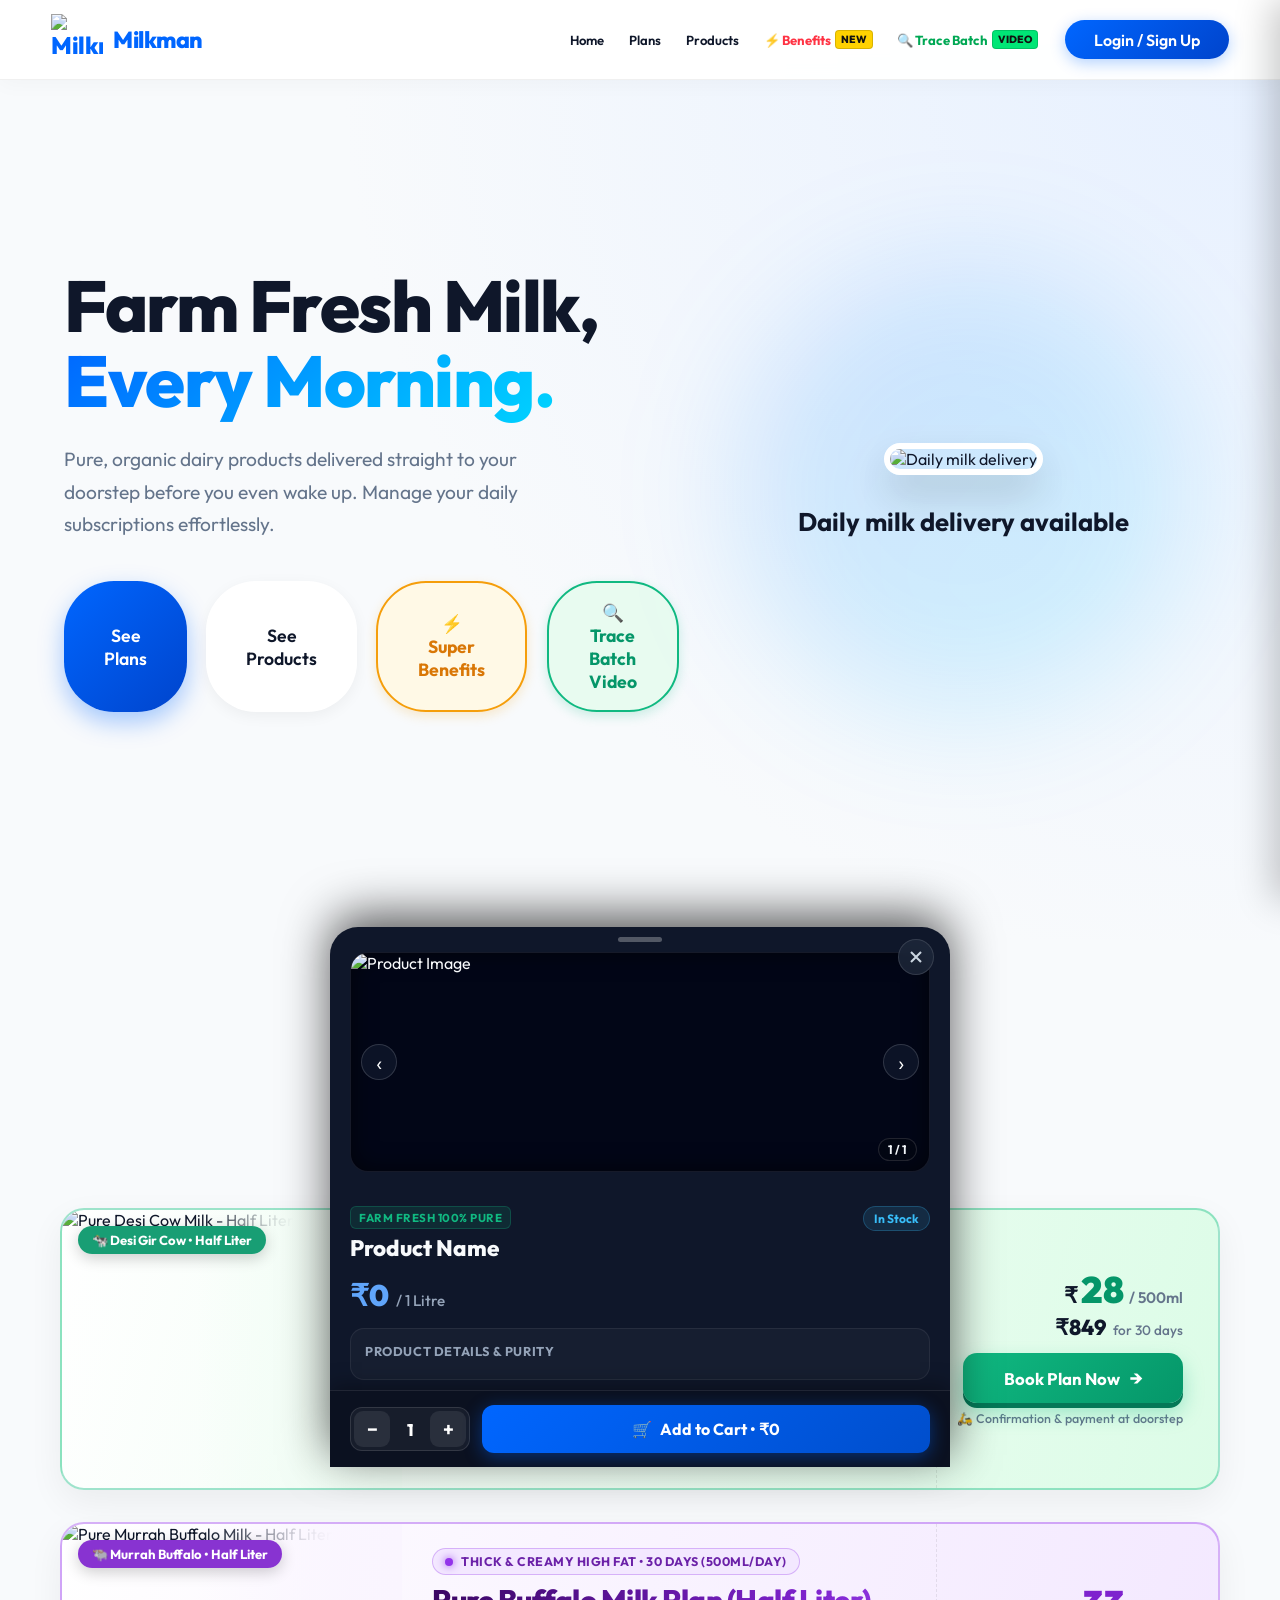
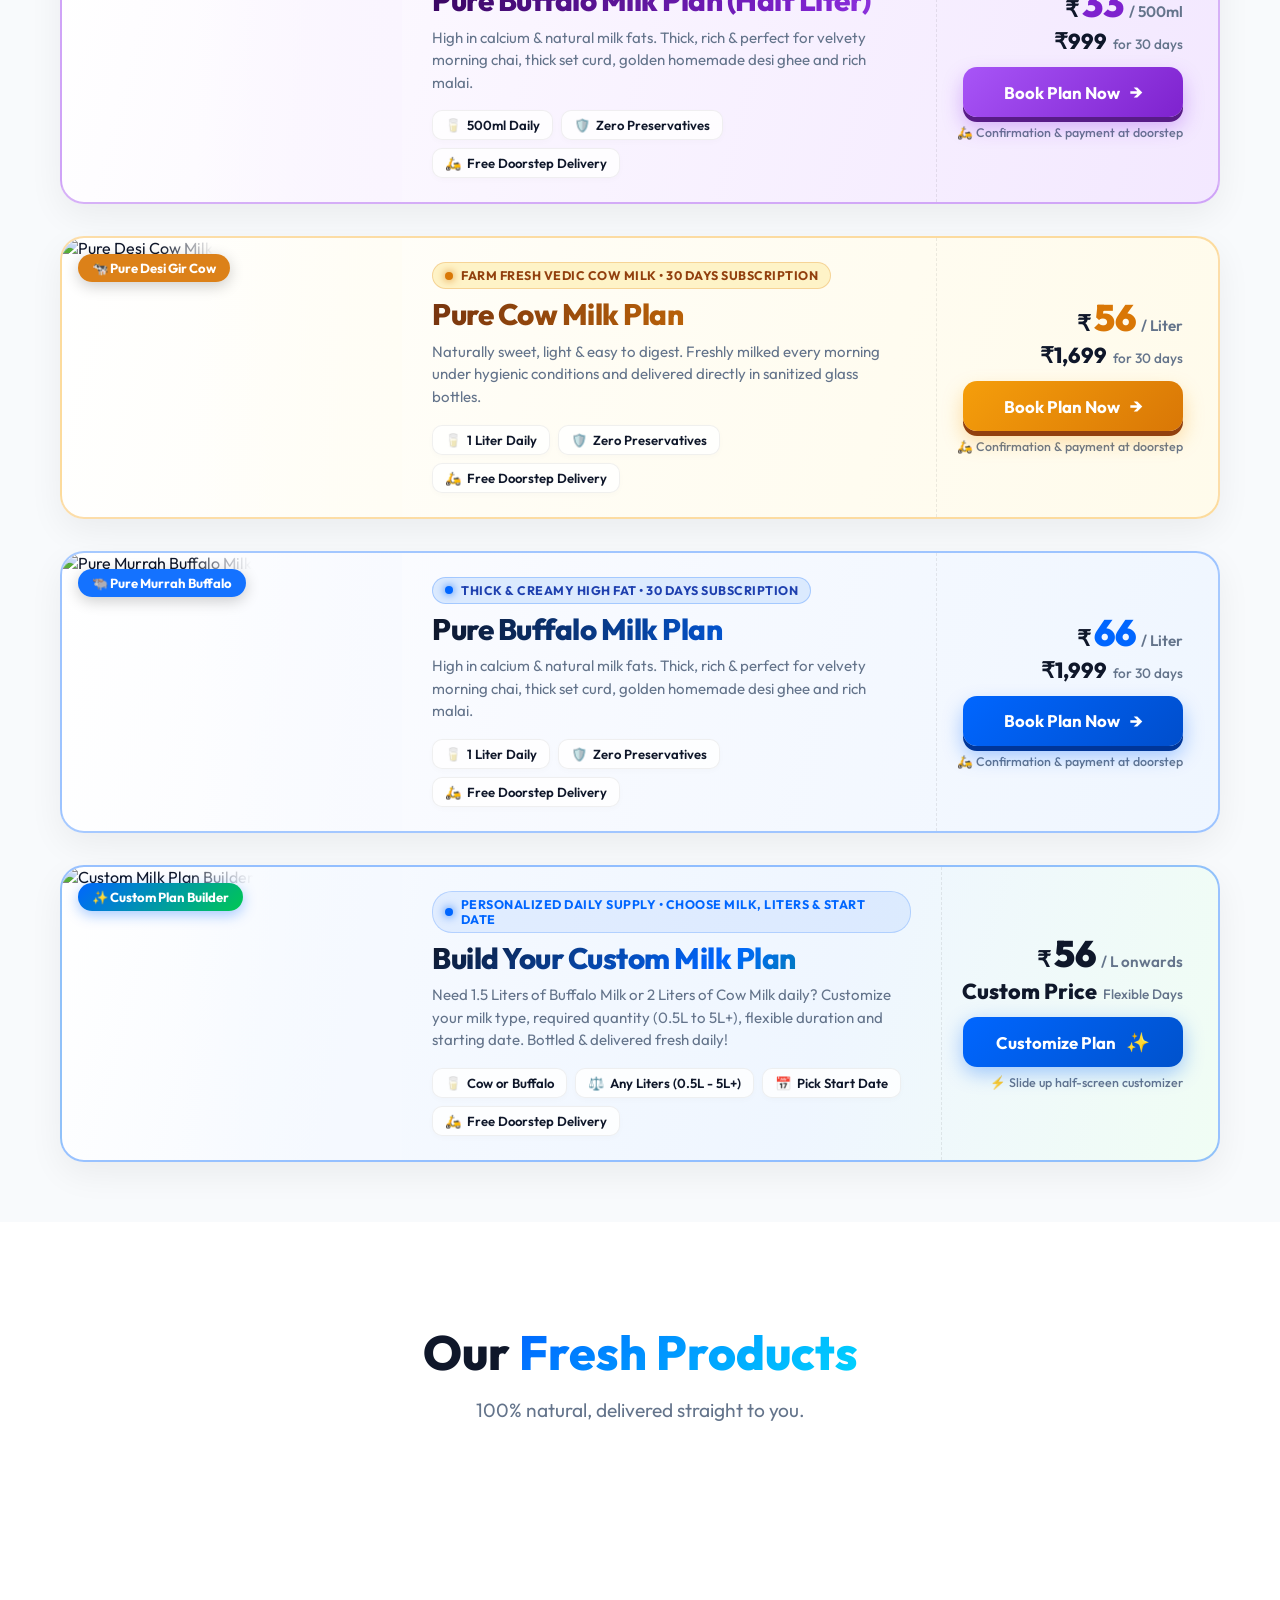
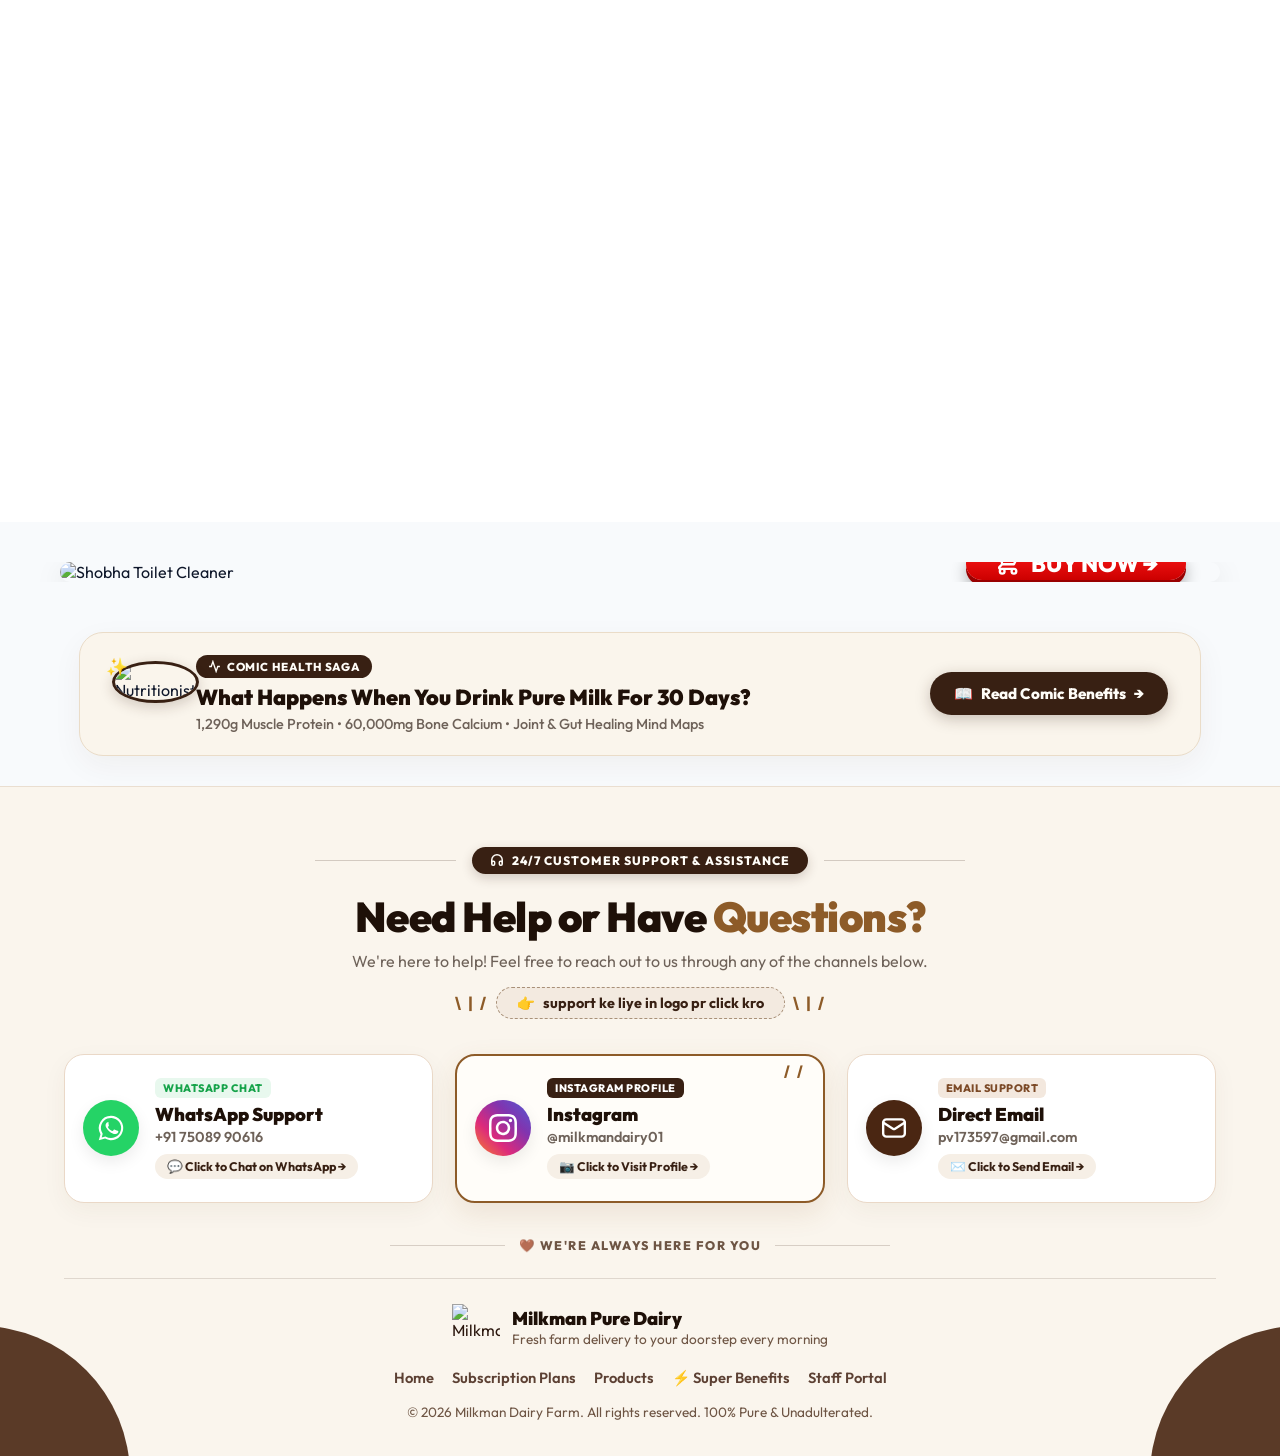
==== website/index.html @ 2b22666e "Update Milkman Dairy website" ====
<!DOCTYPE html>
<html lang="en">

<head>
    <meta charset="UTF-8">
    <meta name="viewport" content="width=device-width, initial-scale=1.0">
    <title>Milkman - Pure Farm Fresh Milk & Dairy Delivered Daily</title>
    <meta name="description"
        content="Get 100% pure, farm-fresh milk and dairy products delivered straight to your doorstep every morning. Flexible subscription plans, real-time tracking, and quality assurance.">
    <meta name="keywords" content="milk delivery, fresh milk, dairy subscription, pure cow milk, buffalo milk, morning milk delivery, milkman">
    <link rel="canonical" href="https://milkmandairy.site/">
    <meta name="robots" content="index, follow">

    <!-- Google Search Console Verification -->
    <meta name="google-site-verification" content="googleb86a08c4844b18bb">

    <!-- Open Graph / Facebook -->
    <meta property="og:type" content="website">
    <meta property="og:url" content="https://milkmandairy.site/">
    <meta property="og:title" content="Milkman - Pure Farm Fresh Milk & Dairy Delivered">
    <meta property="og:description" content="Daily morning delivery of 100% pure farm milk directly to your doorstep. Subscribe easily or place one-time orders.">
    <meta property="og:image" content="https://milkmandairy.site/assets/logo.png">

    <!-- Twitter -->
    <meta name="twitter:card" content="summary_large_image">
    <meta name="twitter:url" content="https://milkmandairy.site/">
    <meta name="twitter:title" content="Milkman - Fresh Dairy Delivered">
    <meta name="twitter:description" content="Pure farm-fresh milk delivered to your home every morning.">
    <meta name="twitter:image" content="https://milkmandairy.site/assets/logo.png">

    <!-- Structured Data (JSON-LD) for Google SEO -->
    <script type="application/ld+json">
    {
      "@context": "https://schema.org",
      "@type": "LocalBusiness",
      "name": "Milkman Dairy Service",
      "image": "https://milkmandairy.site/assets/logo.png",
      "url": "https://milkmandairy.site",
      "telephone": "+91-9876543210",
      "priceRange": "₹₹",
      "description": "Daily doorstep delivery of 100% pure, unadulterated cow and buffalo milk directly from farm to home.",
      "address": {
        "@type": "PostalAddress",
        "addressCountry": "IN"
      },
      "openingHoursSpecification": {
        "@type": "OpeningHoursSpecification",
        "dayOfWeek": [
          "Monday",
          "Tuesday",
          "Wednesday",
          "Thursday",
          "Friday",
          "Saturday",
          "Sunday"
        ],
        "opens": "05:00",
        "closes": "21:00"
      },
      "sameAs": [
        "https://milkmandairy.site"
      ]
    }
    </script>

    <!-- Modern Typography: Outfit -->
    <link href="https://fonts.googleapis.com/css2?family=Outfit:wght@300;400;600;800&display=swap" rel="stylesheet">
    <link rel="stylesheet" href="css/style.css?v=2.4">
    <!-- Firebase Scripts -->
    <script type="module">
        import { initializeApp } from "https://www.gstatic.com/firebasejs/10.9.0/firebase-app.js";
        import { getMessaging, getToken, onMessage } from "https://www.gstatic.com/firebasejs/10.9.0/firebase-messaging.js";
        window.initializeApp = initializeApp;
        window.getMessaging = getMessaging;
        window.getToken = getToken;
        window.onMessage = onMessage;
    </script>
</head>

<body>
    <!-- CUSTOM POPUP -->
    <div id="customPopupOverlay" class="custom-popup-overlay">
        <div class="custom-popup">
            <div class="custom-popup-content">
                <div id="customPopupTitle" class="custom-popup-title">Alert</div>
                <div id="customPopupMessage" class="custom-popup-message">This is a message</div>
                <input type="text" id="customPopupInput" class="custom-popup-input" placeholder="Enter value...">
            </div>
            <div class="custom-popup-buttons" id="customPopupButtons">
                <!-- Buttons injected via JS -->
            </div>
        </div>
    </div>
    <nav class="navbar">
        <div class="logo" style="display: flex; align-items: center; gap: 10px; cursor: pointer;" onclick="window.scrollTo({top: 0, behavior: 'smooth'})">
            <img src="assets/logo.png" alt="Milkman" style="height: 52px; width: 52px; object-fit: contain;">
            <span style="font-weight: 800; font-size: 1.45rem; color: var(--primary-color); letter-spacing: -0.5px;">Milkman</span>
        </div>
        <div class="nav-links">
            <a href="#home">Home</a>
            <a href="#plans">Plans</a>
            <a href="#products">Products</a>
            <a href="benefits.html"
                style="color: #FF3344; font-weight: 700; display: inline-flex; align-items: center; gap: 4px;">⚡
                Benefits <span
                    style="background: #FFD200; color: #111; font-size: 0.65rem; padding: 2px 5px; border-radius: 4px; font-weight: 800; border: 1px solid rgba(0,0,0,0.15);">NEW</span></a>
            <a href="trace.html"
                style="color: #00A854; font-weight: 700; display: inline-flex; align-items: center; gap: 4px;">🔍 Trace
                Batch <span
                    style="background: #00E676; color: #111; font-size: 0.65rem; padding: 2px 5px; border-radius: 4px; font-weight: 800; border: 1px solid rgba(0,0,0,0.15);">VIDEO</span></a>
            <a href="subscription.html" id="navSubscription" style="display: none; color: #00E676; font-weight: 700;">🥛
                My Subscription</a>
            <a href="#cart" id="navCart" style="display: none;">Cart <span id="cartCount"
                    style="background: var(--primary-color); color: white; padding: 2px 8px; border-radius: 10px; font-size: 0.8rem;">0</span></a>
            <a href="orders.html" id="navOrders" style="display: none;">My Orders</a>
            <div class="auth-buttons">
                <button class="btn-signup" id="authBtn">Login / Sign Up</button>
                <div id="userProfile" style="display: none;" class="user-profile">
                    <span id="userNameDisplay"></span>
                    <button id="logoutBtn" class="btn-login-outline">Logout</button>
                </div>
            </div>
            <!-- Header Cart Button (Always accessible beside hamburger on mobile) -->
            <button id="headerCartBtn" class="header-cart-btn" aria-label="View Cart" onclick="window.location.hash = 'cart'">
                <span class="header-cart-icon">🛒</span>
                <span id="headerCartBadge" class="header-cart-badge">0</span>
            </button>
            <!-- Mobile Hamburger Button beside cart -->
            <button id="mobileMenuBtn" class="mobile-hamburger-btn" aria-label="Toggle Menu">
                <span></span>
                <span></span>
                <span></span>
            </button>
        </div>
    </nav>

    <!-- Mobile Navigation Drawer & Backdrop -->
    <div id="mobileNavBackdrop" class="mobile-nav-backdrop"></div>
    <aside id="mobileNavDrawer" class="mobile-nav-drawer" aria-label="Mobile Navigation Menu">
        <div class="mobile-drawer-header">
            <div class="logo" style="display: flex; align-items: center; gap: 8px;">
                <img src="assets/logo.png" alt="Milkman" style="height: 38px; width: 38px; object-fit: contain;">
                <span style="font-weight: 800; font-size: 1.25rem; color: var(--primary-color);">Milkman Menu</span>
            </div>
            <button id="closeMobileNavBtn" class="close-mobile-nav" aria-label="Close Menu">&times;</button>
        </div>
        <!-- Drawer Account Section (User Greeting & Logout / Login) -->
        <div id="drawerAccountSection" class="drawer-account-box">
            <!-- Dynamically populated in main.js checkSession() -->
        </div>
        <div class="mobile-nav-links">
            <a href="#home" class="mobile-nav-link">
                <span class="m-icon">🏠</span>
                <span class="m-title">Home</span>
            </a>
            <a href="#plans" class="mobile-nav-link">
                <span class="m-icon">📋</span>
                <span class="m-title">Monthly Plans</span>
            </a>
            <a href="#products" class="mobile-nav-link">
                <span class="m-icon">🥛</span>
                <span class="m-title">Dairy Products</span>
            </a>
            <a href="benefits.html" class="mobile-nav-link">
                <span class="m-icon">⚡</span>
                <span class="m-title">Super Benefits</span>
                <span class="m-badge-gold">NEW</span>
            </a>
            <a href="trace.html" class="mobile-nav-link">
                <span class="m-icon">🔍</span>
                <span class="m-title">Trace Batch Video</span>
                <span class="m-badge-green">VIDEO</span>
            </a>
            <a href="subscription.html" id="mobileNavSubscription" class="mobile-nav-link" style="display: none;">
                <span class="m-icon">🥛</span>
                <span class="m-title">My Subscription</span>
                <span class="m-badge-gold">ACTIVE</span>
            </a>
            <a href="#cart" id="mobileNavCart" class="mobile-nav-link" style="display: none;">
                <span class="m-icon">🛒</span>
                <span class="m-title">Shopping Cart</span>
            </a>
            <a href="orders.html" id="mobileNavOrders" class="mobile-nav-link" style="display: none;">
                <span class="m-icon">📦</span>
                <span class="m-title">My Orders</span>
            </a>
        </div>
    </aside>

    <main class="hero" id="home">
        <div class="hero-content">
            <h1>Farm Fresh Milk,<br><span class="highlight">Every Morning.</span></h1>
            <p>Pure, organic dairy products delivered straight to your doorstep before you even wake up. Manage your
                daily subscriptions effortlessly.</p>
            <div class="cta-group">
                <button class="btn-primary"
                    onclick="document.getElementById('plans').scrollIntoView({behavior: 'smooth'})">See Plans</button>
                <button class="btn-secondary"
                    onclick="document.getElementById('products').scrollIntoView({behavior: 'smooth'})">See
                    Products</button>
                <button class="btn-secondary" onclick="window.location.href='benefits.html'"
                    style="background: #FFF9E6; color: #D97706; border: 2px solid #F59E0B; font-weight: 700; box-shadow: 0 4px 12px rgba(245, 158, 11, 0.2);">⚡
                    Super Benefits</button>
                <button class="btn-secondary" onclick="window.location.href='trace.html'"
                    style="background: #E8FBF0; color: #059669; border: 2px solid #10B981; font-weight: 700; box-shadow: 0 4px 12px rgba(16, 185, 129, 0.2);">🔍
                    Trace Batch Video</button>
            </div>
        </div>
        <div class="hero-image-container">
            <div style="text-align: center; max-width: 450px; position: relative; z-index: 1;">
                <img src="assets/delivery_woman.jpg" alt="Daily milk delivery"
                    style="width: 100%; border-radius: 20px; box-shadow: 0 20px 40px rgba(0,0,0,0.15); margin-bottom: 20px; border: 6px solid white; animation: float 6s ease-in-out infinite;">
                <h3 style="color: var(--text-dark); font-weight: 700; font-size: 1.6rem; margin-top: 10px;">Daily milk
                    delivery available</h3>
            </div>
        </div>
    </main>

    <!-- Subscription Plans Section -->
    <section class="plans-section" id="plans">
        <div class="section-header">
            <span class="section-badge-pill">🥛 Farm Fresh Daily Subscription</span>
            <h2>Monthly Subscription <span class="highlight">Plans</span></h2>
            <p>Direct from our dairy farm to your doorstep • 100% Pure & Unadulterated</p>
        </div>
        <div class="plans-ribbon-layers">
            <!-- Plan 1: Cow Milk Half Liter (500ml) Ribbon Card - ₹849 / 30 Days -->
            <div class="plan-horizontal-ribbon ribbon-cow-half">
                <div class="ribbon-glow-ambient glow-cow-half"></div>
                <div class="plan-ribbon-visual">
                    <img src="assets/cow_milk_plan.jpg" alt="Pure Desi Cow Milk - Half Liter" class="plan-ribbon-img">
                    <div class="plan-ribbon-fade fade-cow-half"></div>
                    <div class="ribbon-corner-badge badge-cow-half">
                        <span>🐄 Desi Gir Cow • Half Liter</span>
                    </div>
                </div>

                <div class="plan-ribbon-content">
                    <div class="ribbon-top-badge badge-cow-half-top">
                        <span class="ribbon-pulse-dot dot-cow-half"></span>
                        <span class="ribbon-badge-text">Farm Fresh Vedic Cow Milk • 30 Days (500ml/Day)</span>
                    </div>
                    <h3 class="ribbon-title cow-half-title-effect">Pure Cow Milk Plan (Half Liter)</h3>
                    <p class="ribbon-desc">
                        Naturally sweet, light & easy to digest. Freshly milked every morning under hygienic conditions
                        and delivered directly in sanitized glass bottles.
                    </p>
                    <div class="ribbon-chips">
                        <span class="ribbon-chip"><span class="chip-icon">🥛</span> 500ml Daily</span>
                        <span class="ribbon-chip"><span class="chip-icon">🛡️</span> Zero Preservatives</span>
                        <span class="ribbon-chip"><span class="chip-icon">🛵</span> Free Doorstep Delivery</span>
                    </div>
                </div>

                <div class="plan-ribbon-action">
                    <div class="ribbon-price-box">
                        <div class="ribbon-liter-rate">
                            <span class="rate-curr">₹</span><span class="rate-amount">28</span>
                            <span class="rate-unit">/ 500ml</span>
                        </div>
                        <div class="ribbon-monthly-wrap">
                            <span class="monthly-amount">₹849</span>
                            <span class="monthly-duration">for 30 days</span>
                        </div>
                    </div>
                    <button class="btn-primary btn-book-plan btn-ribbon-3d btn-cow-half-3d btn-add-cart"
                        data-id="plan_cow_half" data-name="Cow Milk Plan (Half Liter) - 30 Days (₹28/500ml)"
                        data-price="849">
                        <span>Book Plan Now</span>
                        <span class="btn-arrow-3d">→</span>
                    </button>
                    <span class="ribbon-agent-note">🛵 Confirmation & payment at doorstep</span>
                </div>
            </div>

            <!-- Plan 2: Buffalo Milk Half Liter (500ml) Ribbon Card - ₹999 / 30 Days -->
            <div class="plan-horizontal-ribbon ribbon-buffalo-half">
                <div class="ribbon-glow-ambient glow-buffalo-half"></div>
                <div class="plan-ribbon-visual">
                    <img src="assets/buffalo_milk_plan.png" alt="Pure Murrah Buffalo Milk - Half Liter"
                        class="plan-ribbon-img">
                    <div class="plan-ribbon-fade fade-buffalo-half"></div>
                    <div class="ribbon-corner-badge badge-buffalo-half">
                        <span>🐃 Murrah Buffalo • Half Liter</span>
                    </div>
                </div>

                <div class="plan-ribbon-content">
                    <div class="ribbon-top-badge badge-buffalo-half-top">
                        <span class="ribbon-pulse-dot dot-buffalo-half"></span>
                        <span class="ribbon-badge-text">Thick & Creamy High Fat • 30 Days (500ml/Day)</span>
                    </div>
                    <h3 class="ribbon-title buffalo-half-title-effect">Pure Buffalo Milk Plan (Half Liter)</h3>
                    <p class="ribbon-desc">
                        High in calcium & natural milk fats. Thick, rich & perfect for velvety morning chai, thick set
                        curd, golden homemade desi ghee and rich malai.
                    </p>
                    <div class="ribbon-chips">
                        <span class="ribbon-chip"><span class="chip-icon">🥛</span> 500ml Daily</span>
                        <span class="ribbon-chip"><span class="chip-icon">🛡️</span> Zero Preservatives</span>
                        <span class="ribbon-chip"><span class="chip-icon">🛵</span> Free Doorstep Delivery</span>
                    </div>
                </div>

                <div class="plan-ribbon-action">
                    <div class="ribbon-price-box">
                        <div class="ribbon-liter-rate">
                            <span class="rate-curr">₹</span><span class="rate-amount">33</span>
                            <span class="rate-unit">/ 500ml</span>
                        </div>
                        <div class="ribbon-monthly-wrap">
                            <span class="monthly-amount">₹999</span>
                            <span class="monthly-duration">for 30 days</span>
                        </div>
                    </div>
                    <button class="btn-primary btn-book-plan btn-ribbon-3d btn-buffalo-half-3d btn-add-cart"
                        data-id="plan_buffalo_half" data-name="Buffalo Milk Plan (Half Liter) - 30 Days (₹33/500ml)"
                        data-price="999">
                        <span>Book Plan Now</span>
                        <span class="btn-arrow-3d">→</span>
                    </button>
                    <span class="ribbon-agent-note">🛵 Confirmation & payment at doorstep</span>
                </div>
            </div>

            <!-- Plan 3: Cow Milk 1 Liter Horizontal Ribbon Card - ₹1,699 / 30 Days -->
            <div class="plan-horizontal-ribbon ribbon-cow">
                <div class="ribbon-glow-ambient glow-cow"></div>
                <div class="plan-ribbon-visual">
                    <img src="assets/cow_milk_plan.jpg" alt="Pure Desi Cow Milk" class="plan-ribbon-img">
                    <div class="plan-ribbon-fade fade-cow"></div>
                    <div class="ribbon-corner-badge badge-cow">
                        <span>🐄 Pure Desi Gir Cow</span>
                    </div>
                </div>

                <div class="plan-ribbon-content">
                    <div class="ribbon-top-badge badge-cow-top">
                        <span class="ribbon-pulse-dot dot-cow"></span>
                        <span class="ribbon-badge-text">Farm Fresh Vedic Cow Milk • 30 Days Subscription</span>
                    </div>
                    <h3 class="ribbon-title cow-title-effect">Pure Cow Milk Plan</h3>
                    <p class="ribbon-desc">
                        Naturally sweet, light & easy to digest. Freshly milked every morning under hygienic conditions
                        and delivered directly in sanitized glass bottles.
                    </p>
                    <div class="ribbon-chips">
                        <span class="ribbon-chip"><span class="chip-icon">🥛</span> 1 Liter Daily</span>
                        <span class="ribbon-chip"><span class="chip-icon">🛡️</span> Zero Preservatives</span>
                        <span class="ribbon-chip"><span class="chip-icon">🛵</span> Free Doorstep Delivery</span>
                    </div>
                </div>

                <div class="plan-ribbon-action">
                    <div class="ribbon-price-box">
                        <div class="ribbon-liter-rate">
                            <span class="rate-curr">₹</span><span class="rate-amount">56</span>
                            <span class="rate-unit">/ Liter</span>
                        </div>
                        <div class="ribbon-monthly-wrap">
                            <span class="monthly-amount">₹1,699</span>
                            <span class="monthly-duration">for 30 days</span>
                        </div>
                    </div>
                    <button class="btn-primary btn-book-plan btn-ribbon-3d btn-cow-3d btn-add-cart" data-id="plan_cow"
                        data-name="Cow Milk Plan - 30 Days (₹56/L)" data-price="1699">
                        <span>Book Plan Now</span>
                        <span class="btn-arrow-3d">→</span>
                    </button>
                    <span class="ribbon-agent-note">🛵 Confirmation & payment at doorstep</span>
                </div>
            </div>

            <!-- Plan 4: Buffalo Milk 1 Liter Horizontal Ribbon Card - ₹1,999 / 30 Days -->
            <div class="plan-horizontal-ribbon ribbon-buffalo">
                <div class="ribbon-glow-ambient glow-buffalo"></div>
                <div class="plan-ribbon-visual">
                    <img src="assets/buffalo_milk_plan.png" alt="Pure Murrah Buffalo Milk" class="plan-ribbon-img">
                    <div class="plan-ribbon-fade fade-buffalo"></div>
                    <div class="ribbon-corner-badge badge-buffalo">
                        <span>🐃 Pure Murrah Buffalo</span>
                    </div>
                </div>

                <div class="plan-ribbon-content">
                    <div class="ribbon-top-badge badge-buffalo-top">
                        <span class="ribbon-pulse-dot dot-buffalo"></span>
                        <span class="ribbon-badge-text">Thick & Creamy High Fat • 30 Days Subscription</span>
                    </div>
                    <h3 class="ribbon-title buffalo-title-effect">Pure Buffalo Milk Plan</h3>
                    <p class="ribbon-desc">
                        High in calcium & natural milk fats. Thick, rich & perfect for velvety morning chai, thick set
                        curd, golden homemade desi ghee and rich malai.
                    </p>
                    <div class="ribbon-chips">
                        <span class="ribbon-chip"><span class="chip-icon">🥛</span> 1 Liter Daily</span>
                        <span class="ribbon-chip"><span class="chip-icon">🛡️</span> Zero Preservatives</span>
                        <span class="ribbon-chip"><span class="chip-icon">🛵</span> Free Doorstep Delivery</span>
                    </div>
                </div>

                <div class="plan-ribbon-action">
                    <div class="ribbon-price-box">
                        <div class="ribbon-liter-rate">
                            <span class="rate-curr">₹</span><span class="rate-amount">66</span>
                            <span class="rate-unit">/ Liter</span>
                        </div>
                        <div class="ribbon-monthly-wrap">
                            <span class="monthly-amount">₹1,999</span>
                            <span class="monthly-duration">for 30 days</span>
                        </div>
                    </div>
                    <button class="btn-primary btn-book-plan btn-ribbon-3d btn-buffalo-3d btn-add-cart"
                        data-id="plan_buffalo" data-name="Buffalo Milk Plan - 30 Days (₹66/L)" data-price="1999">
                        <span>Book Plan Now</span>
                        <span class="btn-arrow-3d">→</span>
                    </button>
                    <span class="ribbon-agent-note">🛵 Confirmation & payment at doorstep</span>
                </div>
            </div>

            <!-- Plan 5: Custom Plan Builder Horizontal Ribbon Card -->
            <div class="plan-horizontal-ribbon ribbon-custom-builder" id="ribbonCustomPlanCard">
                <div class="ribbon-glow-ambient glow-custom"></div>
                <div class="plan-ribbon-visual visual-custom">
                    <img src="assets/cow_milk_plan.jpg" alt="Custom Milk Plan Builder" class="plan-ribbon-img img-custom-ribbon">
                    <div class="plan-ribbon-fade fade-custom"></div>
                    <div class="ribbon-corner-badge badge-custom">
                        <span>✨ Custom Plan Builder</span>
                    </div>
                </div>

                <div class="plan-ribbon-content">
                    <div class="ribbon-top-badge badge-custom-top">
                        <span class="ribbon-pulse-dot dot-custom"></span>
                        <span class="ribbon-badge-text">Personalized Daily Supply • Choose Milk, Liters &amp; Start Date</span>
                    </div>
                    <h3 class="ribbon-title custom-title-effect">Build Your Custom Milk Plan</h3>
                    <p class="ribbon-desc">
                        Need 1.5 Liters of Buffalo Milk or 2 Liters of Cow Milk daily? Customize your milk type, required quantity (0.5L to 5L+), flexible duration and starting date. Bottled &amp; delivered fresh daily!
                    </p>
                    <div class="ribbon-chips">
                        <span class="ribbon-chip"><span class="chip-icon">🥛</span> Cow or Buffalo</span>
                        <span class="ribbon-chip"><span class="chip-icon">⚖️</span> Any Liters (0.5L - 5L+)</span>
                        <span class="ribbon-chip"><span class="chip-icon">📅</span> Pick Start Date</span>
                        <span class="ribbon-chip"><span class="chip-icon">🛵</span> Free Doorstep Delivery</span>
                    </div>
                </div>

                <div class="plan-ribbon-action">
                    <div class="ribbon-price-box">
                        <div class="ribbon-liter-rate">
                            <span class="rate-curr">₹</span><span class="rate-amount">56</span>
                            <span class="rate-unit">/ L onwards</span>
                        </div>
                        <div class="ribbon-monthly-wrap">
                            <span class="monthly-amount">Custom Price</span>
                            <span class="monthly-duration">Flexible Days</span>
                        </div>
                    </div>
                    <button class="btn-primary btn-book-plan btn-ribbon-3d btn-custom-3d" id="btnOpenCustomPlanSheet" type="button">
                        <span>Customize Plan</span>
                        <span class="btn-arrow-3d">✨</span>
                    </button>
                    <span class="ribbon-agent-note">⚡ Slide up half-screen customizer</span>
                </div>
            </div>
        </div>

    </section>

    <section class="products-section" id="products">
        <div class="section-header">
            <h2>Our <span class="highlight">Fresh Products</span></h2>
            <p>100% natural, delivered straight to you.</p>
        </div>
        <div class="products-grid" id="productsGrid">
            <!-- Products will be injected here via JavaScript -->
        </div>
    </section>

    <!-- Cart / Checkout Section -->
    <section class="cart-page-section" id="cartSection" style="display: none; min-height: 70vh;">
        <div class="cart-page-container">
            <!-- Header Row matching reference design -->
            <div class="cart-header-row">
                <a href="#products" class="btn-continue-shopping">
                    <svg viewBox="0 0 24 24" width="18" height="18" fill="none" stroke="currentColor"
                        stroke-width="2.5">
                        <path d="M15 19l-7-7 7-7" />
                    </svg>
                    Continue Shopping
                </a>
                <div class="cart-title-center">
                    <h2 class="cart-main-heading"><span class="cart-icon-title">🛒</span> Your <span
                            class="highlight">Cart</span></h2>
                    <p class="cart-sub-heading">Good products. Better living.</p>
                </div>
                <button class="btn-clear-cart" id="clearCartBtn" onclick="clearCart()">
                    <svg viewBox="0 0 24 24" width="16" height="16" fill="none" stroke="currentColor" stroke-width="2">
                        <path
                            d="M19 7l-.867 12.142A2 2 0 0116.138 21H7.862a2 2 0 01-1.995-1.858L5 7m5 4v6m4-6v6m1-10V4a1 1 0 00-1-1h-4a1 1 0 00-1 1v3M4 7h16" />
                    </svg>
                    Clear Cart
                </button>
            </div>

            <!-- Items List Container -->
            <div id="cartItemsContainer" class="cart-items-list">
                <!-- Injected via renderCart() -->
            </div>

            <!-- Total Amount Bar (matching reference design) -->
            <div id="cartTotalBar" class="cart-total-bar" style="display: none;">
                <div class="cart-total-left">
                    <div class="cart-total-icon-box">
                        <svg viewBox="0 0 24 24" width="28" height="28" fill="none" stroke="#0066FF" stroke-width="2.2"
                            stroke-linecap="round" stroke-linejoin="round">
                            <circle cx="9" cy="21" r="1"></circle>
                            <circle cx="20" cy="21" r="1"></circle>
                            <path d="M1 1h4l2.68 13.39a2 2 0 0 0 2 1.61h9.72a2 2 0 0 0 2-1.61L23 6H6"></path>
                        </svg>
                    </div>
                    <div class="cart-total-labels">
                        <span class="total-caption">Total Amount</span>
                        <span class="total-price" id="cartTotalAmountDisplay">₹0</span>
                    </div>
                </div>
                <div class="checkout-proceed-wrap">
                    <div class="spark-burst-decor">
                        <svg viewBox="0 0 28 24" width="28" height="24" fill="none" stroke="#0084FF" stroke-width="2.5"
                            stroke-linecap="round">
                            <line x1="8" y1="18" x2="3" y2="14" />
                            <line x1="14" y1="16" x2="14" y2="9" />
                            <line x1="20" y1="18" x2="25" y2="14" />
                        </svg>
                    </div>
                    <button class="btn-proceed-checkout" id="proceedToDeliveryBtn" onclick="toggleDeliveryForm(true)"
                        title="Proceed to Delivery">
                        <span class="btn-checkout-arrow">→</span>
                    </button>
                </div>
            </div>

            <!-- Delivery Details & Saved Address Container -->
            <div id="checkoutForm" class="checkout-card-pro" style="display: none;">
                <!-- Content injected dynamically via loadUserAddressAndRenderForm() -->
            </div>
        </div>
    </section>

    <!-- Orders Section -->
    <section class="products-section" id="ordersSection" style="display: none; min-height: 50vh;">
        <div class="section-header">
            <h2>Track <span class="highlight">Orders</span></h2>
        </div>
        <div id="ordersContainer"
            style="max-width: 800px; margin: 0 auto; display: flex; flex-direction: column; gap: 15px;">
            <!-- Orders injected here -->
        </div>
    </section>

    <!-- Promotional Ribbon -->
    <section class="promo-ribbon">
        <img src="assets/shobha_banner_new.png" alt="Shobha Toilet Cleaner">
        <!-- 3D Buy Now Button Overlay -->
        <button class="btn-buy-now-3d btn-add-cart" data-id="promo_shobha" data-name="Shobha Toilet Cleaner"
            data-price="99">
            <svg viewBox="0 0 24 24">
                <path stroke-linecap="round" stroke-linejoin="round"
                    d="M3 3h2l.4 2M7 13h10l4-8H5.4M7 13L5.4 5M7 13l-2.293 2.293c-.63.63-.184 1.707.707 1.707H17m0 0a2 2 0 100 4 2 2 0 000-4zm-8 2a2 2 0 11-4 0 2 2 0 014 0z" />
            </svg>
            BUY NOW &rarr;
        </button>
    </section>

    <!-- Comic Superhero Benefits Callout Banner (Above Footer) -->
    <section class="comic-teaser-footer-section">
        <div class="comic-teaser-footer-card">
            <div class="comic-teaser-left">
                <div class="comic-teaser-avatar-wrap">
                    <span class="comic-teaser-sparkles">✨</span>
                    <img src="assets/doctor_avatar.jpg" alt="Nutritionist" class="comic-teaser-avatar-img">
                </div>
                <div class="comic-teaser-info">
                    <span class="comic-teaser-pill">
                        <svg viewBox="0 0 24 24" width="13" height="13" fill="none" stroke="currentColor"
                            stroke-width="2.5">
                            <path d="M22 12h-4l-3 9L9 3l-3 9H2" />
                        </svg>
                        COMIC HEALTH SAGA
                    </span>
                    <h4 class="comic-teaser-title">What Happens When You Drink Pure Milk For 30 Days?</h4>
                    <p class="comic-teaser-desc">1,290g Muscle Protein • 60,000mg Bone Calcium • Joint &amp; Gut Healing
                        Mind Maps</p>
                </div>
            </div>
            <a href="benefits.html" class="comic-teaser-btn">
                <span class="btn-book-icon">📖</span>
                <span class="btn-text">Read Comic Benefits</span>
                <span class="btn-arrow">&rarr;</span>
            </a>
        </div>
    </section>

    <!-- Customer Support Footer -->
    <footer class="customer-support-footer">
        <div class="support-footer-container">
            <!-- Top Support Header with Decorative Lines -->
            <div class="support-footer-head">
                <div class="support-badge-divider-row">
                    <span class="support-hairline"></span>
                    <div class="support-badge-pill">
                        <svg viewBox="0 0 24 24" width="14" height="14" fill="none" stroke="currentColor"
                            stroke-width="2.5">
                            <path d="M3 18v-6a9 9 0 0 1 18 0v6"></path>
                            <path
                                d="M21 19a2 2 0 0 1-2 2h-1a2 2 0 0 1-2-2v-3a2 2 0 0 1 2-2h3zM3 19a2 2 0 0 0 2 2h1a2 2 0 0 0 2-2v-3a2 2 0 0 0-2-2H3z">
                            </path>
                        </svg>
                        <span>24/7 CUSTOMER SUPPORT &amp; ASSISTANCE</span>
                    </div>
                    <span class="support-hairline"></span>
                </div>
                <h2 class="support-footer-title">Need Help or Have <span class="highlight-brown">Questions?</span></h2>
                <p class="support-footer-subtitle">We're here to help! Feel free to reach out to us through any of the
                    channels below.</p>
                <div class="support-instruction-pill">
                    <span class="comic-sparkles-left">\ | /</span>
                    <span class="instruction-pill-inner">
                        <span class="instruction-icon">👉</span>
                        <span>support ke liye in logo pr click kro</span>
                    </span>
                    <span class="comic-sparkles-right">\ | /</span>
                </div>
            </div>

            <!-- 3 Support Channel Cards in 1 Row -->
            <div class="support-channels-grid">
                <!-- WhatsApp Support -->
                <a href="https://wa.me/917508990616?text=hi%20i%20want%20to%20know%20more%20about%20your%20business"
                    target="_blank" rel="noopener noreferrer" class="support-channel-card card-whatsapp">
                    <div class="channel-icon-wrap icon-whatsapp">
                        <svg viewBox="0 0 32 32" width="28" height="28" fill="currentColor">
                            <path
                                d="M16 2a13.93 13.93 0 00-12 21.03L2 30l7.2-1.89A13.94 13.94 0 1016 2zm0 25.5a11.51 11.51 0 01-5.88-1.61l-.42-.25-4.36 1.14 1.16-4.25-.27-.44A11.53 11.53 0 1116 27.5zm6.34-8.66c-.35-.18-2.07-1-2.39-1.12s-.56-.17-.79.18-.92 1.13-1.12 1.37-.41.26-.76.09a9.55 9.55 0 01-2.82-1.74 10.53 10.53 0 01-1.95-2.43c-.2-.35 0-.54.16-.71s.35-.41.53-.61a2.38 2.38 0 00.35-.59.66.66 0 000-.62c-.09-.17-.79-1.9-.1-2.6-.3-.7-.61-.6-.79-.61h-.68a1.31 1.31 0 00-.95.44 4 4 0 00-1.25 3c0 1.77 1.28 3.48 1.46 3.72s2.53 3.86 6.13 5.41c.86.37 1.53.59 2.05.76a4.93 4.93 0 002.26.14 3.7 3.7 0 002.43-1.71 3 3 0 00.21-1.71c-.08-.13-.3-.22-.65-.39z" />
                        </svg>
                    </div>
                    <div class="channel-details">
                        <span class="channel-tag tag-whatsapp">WHATSAPP CHAT</span>
                        <h4 class="channel-name">WhatsApp Support</h4>
                        <p class="channel-value">+91 75089 90616</p>
                        <span class="channel-action-btn">
                            <span class="btn-text-full">💬 Click to Chat on WhatsApp &rarr;</span>
                            <span class="btn-text-mobile">💬 Chat &rarr;</span>
                        </span>
                    </div>
                </a>

                <!-- Instagram Support (Highlighted) -->
                <a href="https://www.instagram.com/milkmandairy01?exln=MTZya3pudWg1cmo3cg==" target="_blank"
                    rel="noopener noreferrer" class="support-channel-card card-instagram is-featured">
                    <span class="featured-sparkles">/ /</span>
                    <div class="channel-icon-wrap icon-instagram">
                        <svg viewBox="0 0 24 24" width="28" height="28" fill="currentColor">
                            <path
                                d="M12 2.163c3.204 0 3.584.012 4.85.07 3.252.148 4.771 1.691 4.919 4.919.058 1.265.069 1.645.069 4.849 0 3.205-.012 3.584-.069 4.849-.149 3.225-1.664 4.771-4.919 4.919-1.266.058-1.644.07-4.85.07-3.204 0-3.584-.012-4.849-.07-3.26-.149-4.771-1.699-4.919-4.92-.058-1.265-.07-1.644-.07-4.849 0-3.204.013-3.583.07-4.849.149-3.227 1.664-4.771 4.919-4.919 1.266-.057 1.645-.069 4.849-.069zm0-2.163c-3.259 0-3.667.014-4.947.072-4.358.2-6.78 2.618-6.98 6.98-.059 1.281-.073 1.689-.073 4.948 0 3.259.014 3.668.072 4.948.2 4.358 2.618 6.78 6.98 6.98 1.281.058 1.689.072 4.948.072 3.259 0 3.668-.014 4.948-.072 4.354-.2 6.782-2.618 6.979-6.98.059-1.28.073-1.689.073-4.948 0-3.259-.014-3.667-.072-4.947-.196-4.354-2.617-6.78-6.979-6.98-1.281-.059-1.69-.073-4.949-.073zm0 5.838c-3.403 0-6.162 2.759-6.162 6.162s2.759 6.163 6.162 6.163 6.162-2.759 6.162-6.163c0-3.403-2.759-6.162-6.162-6.162zm0 10.162c-2.209 0-4-1.79-4-4 0-2.209 1.791-4 4-4s4 1.791 4 4c0 2.21-1.791 4-4 4zm6.406-11.845c-.796 0-1.441.645-1.441 1.44s.645 1.44 1.441 1.44c.795 0 1.439-.645 1.439-1.44s-.644-1.44-1.439-1.44z" />
                        </svg>
                    </div>
                    <div class="channel-details">
                        <span class="channel-tag tag-instagram">INSTAGRAM PROFILE</span>
                        <h4 class="channel-name">Instagram</h4>
                        <p class="channel-value">@milkmandairy01</p>
                        <span class="channel-action-btn">
                            <span class="btn-text-full">📷 Click to Visit Profile &rarr;</span>
                            <span class="btn-text-mobile">📷 Visit &rarr;</span>
                        </span>
                    </div>
                </a>

                <!-- Email Support -->
                <a href="mailto:pv173597@gmail.com?subject=Milkman%20Inquiry&body=Hi%2C%20I%20want%20to%20know%20more%20about%20your%20business."
                    class="support-channel-card card-email">
                    <div class="channel-icon-wrap icon-email">
                        <svg viewBox="0 0 24 24" width="26" height="26" fill="none" stroke="currentColor"
                            stroke-width="2.2" stroke-linecap="round" stroke-linejoin="round">
                            <rect x="2" y="4" width="20" height="16" rx="3"></rect>
                            <path d="M22 7l-8.97 5.7a1.94 1.94 0 0 1-2.06 0L2 7"></path>
                        </svg>
                    </div>
                    <div class="channel-details">
                        <span class="channel-tag tag-email">EMAIL SUPPORT</span>
                        <h4 class="channel-name">Direct Email</h4>
                        <p class="channel-value">pv173597@gmail.com</p>
                        <span class="channel-action-btn">
                            <span class="btn-text-full">✉️ Click to Send Email &rarr;</span>
                            <span class="btn-text-mobile">✉️ Email &rarr;</span>
                        </span>
                    </div>
                </a>
            </div>

            <!-- Footer Delicate Heart Divider -->
            <div class="support-footer-heart-divider">
                <span class="heart-hairline"></span>
                <span class="heart-content">🤎 WE'RE ALWAYS HERE FOR YOU</span>
                <span class="heart-hairline"></span>
            </div>

            <!-- Footer Bottom Bar -->
            <div class="support-footer-bottom">
                <div class="footer-bottom-brand">
                    <img src="assets/logo.png" alt="Milkman" class="footer-logo-img">
                    <div>
                        <strong>Milkman Pure Dairy</strong>
                        <span>Fresh farm delivery to your doorstep every morning</span>
                    </div>
                </div>
                <div class="footer-links-group">
                    <a href="#home">Home</a>
                    <a href="#plans">Subscription Plans</a>
                    <a href="#products">Products</a>
                    <a href="benefits.html">⚡ Super Benefits</a>
                    <a href="staff.html" id="staffLink">Staff Portal</a>
                </div>
                <div class="footer-copyright">
                    &copy; 2026 Milkman Dairy Farm. All rights reserved. 100% Pure &amp; Unadulterated.
                </div>
            </div>
        </div>
    </footer>



    <!-- Success Screen Overlay -->
    <div id="successOverlay" class="success-screen-overlay" style="display: none;">
        <div class="success-screen-backdrop"></div>
        <div class="success-screen-card">
            <div class="success-confetti-wrap">
                <span class="confetti c1">🎉</span>
                <span class="confetti c2">✨</span>
                <span class="confetti c3">🥛</span>
                <span class="confetti c4">🎊</span>
            </div>
            <div class="success-icon-wrapper">
                <div class="success-pulse-ring"></div>
                <div class="success-check-badge">✓</div>
            </div>
            <h2 class="success-card-title">Plan Booked Successfully!</h2>
            <p class="success-card-desc">
                Congratulations! Your monthly milk subscription is confirmed.
            </p>
            <div class="success-highlight-box">
                <div class="sh-item">
                    <span class="sh-icon">🛵</span>
                    <div class="sh-text">
                        <strong>Doorstep Agent Visit</strong>
                        <span>Our agent will visit your location for subscription confirmation & payment.</span>
                    </div>
                </div>
                <div class="sh-item">
                    <span class="sh-icon">💬</span>
                    <div class="sh-text">
                        <strong>WhatsApp Confirmation Sent</strong>
                        <span>All booking details have been sent directly to your WhatsApp number.</span>
                    </div>
                </div>
            </div>
            <div class="success-progress-track">
                <div class="success-progress-bar"></div>
            </div>
            <span class="success-countdown-text">Taking you to your orders in a moment...</span>
        </div>
    </div>

    <!-- OTP Auth Modal -->
    <div id="authModal" class="modal-overlay">
        <div class="modal-content">
            <span class="close-modal" id="closeModal">&times;</span>

            <div id="step-1" class="auth-step active-step">
                <h2>Welcome to Milkman 🥛</h2>
                <p>Login or create an account</p>
                <div class="input-group">
                    <label>Full Name</label>
                    <input type="text" id="authName" placeholder="E.g. Paramvir Singh">
                </div>
                <div class="input-group">
                    <label>Mobile Number</label>
                    <div style="display: flex; align-items: center; gap: 10px;">
                        <span
                            style="background: rgba(255,255,255,0.1); padding: 12px; border-radius: 8px; color: var(--text-light);">+91</span>
                        <input type="tel" id="authPhone" placeholder="9876543210" maxlength="10" style="flex: 1;">
                    </div>
                </div>
                <button id="sendOtpBtn" class="btn-primary" style="width: 100%; margin-top: 15px;">Get OTP via
                    WhatsApp</button>
            </div>

            <div id="step-2" class="auth-step" style="display: none;">
                <h2>Verify OTP 🔒</h2>
                <p>We've sent a 6-digit code to your WhatsApp</p>
                <div class="input-group">
                    <input type="text" id="authOtp" placeholder="Enter 6-digit OTP" maxlength="6"
                        style="text-align: center; letter-spacing: 5px; font-size: 24px;">
                </div>
                <button id="verifyOtpBtn" class="btn-primary" style="width: 100%; margin-top: 15px;">Verify &
                    Proceed</button>
                <button id="backBtn" class="btn-login-outline"
                    style="width: 100%; margin-top: 10px; border: none;">Back</button>
            </div>
        </div>
    </div>

    <!-- Custom Plan Bottom Sheet Modal (Slides up half-screen) -->
    <div id="customPlanSheetModal" class="custom-sheet-modal" aria-hidden="true">
        <div class="custom-sheet-backdrop" id="customSheetBackdrop"></div>
        <div class="custom-sheet-drawer" id="customSheetDrawer" role="dialog" aria-modal="true" aria-labelledby="customSheetTitle">
            <!-- Drag Grabber for Mobile Feel -->
            <div class="sheet-grabber-bar">
                <div class="sheet-grabber"></div>
            </div>

            <!-- Drawer Header -->
            <div class="sheet-drawer-header">
                <div>
                    <span class="sheet-pill-badge">✨ Custom Milk Subscription</span>
                    <h3 class="sheet-drawer-title" id="customSheetTitle">Build Your Custom Plan</h3>
                    <p class="sheet-drawer-subtitle">Personalize milk type, daily liters &amp; start date</p>
                </div>
                <button type="button" class="sheet-close-icon-btn" id="closeCustomPlanSheetBtn" aria-label="Close customizer">✕</button>
            </div>

            <!-- Drawer Content Body -->
            <div class="sheet-drawer-body">
                <!-- Step 1: Choose Milk Type -->
                <div class="custom-builder-section">
                    <label class="custom-section-heading">
                        <span class="step-num-badge">1</span> Choose Milk Type
                    </label>
                    <div class="milk-choice-grid">
                        <div class="milk-choice-card active" id="choiceCow" data-milk="cow" data-rate="56" data-name="Pure Desi Cow Milk">
                            <div class="choice-badge">Gir Cow A2</div>
                            <div class="choice-icon">🐄</div>
                            <div class="choice-title">Pure Desi Cow Milk</div>
                            <div class="choice-sub">Light, naturally sweet &amp; easy digestion</div>
                            <div class="choice-rate"><b>₹56</b> / Liter</div>
                            <div class="choice-check-circle">✓</div>
                        </div>

                        <div class="milk-choice-card" id="choiceBuffalo" data-milk="buffalo" data-rate="66" data-name="Pure Buffalo Milk">
                            <div class="choice-badge">Murrah Buffalo</div>
                            <div class="choice-icon">🐃</div>
                            <div class="choice-title">Pure Buffalo Milk</div>
                            <div class="choice-sub">Thick, rich cream, dense malai &amp; curd</div>
                            <div class="choice-rate"><b>₹66</b> / Liter</div>
                            <div class="choice-check-circle">✓</div>
                        </div>
                    </div>
                </div>

                <!-- Step 2: Choose Daily Amount (Quantity) -->
                <div class="custom-builder-section">
                    <div style="display: flex; justify-content: space-between; align-items: baseline; flex-wrap: wrap; gap: 6px;">
                        <label class="custom-section-heading" style="margin-bottom: 0;">
                            <span class="step-num-badge">2</span> Daily Amount Needed
                        </label>
                        <span class="qty-live-rate" id="qtyLiveRateDisplay">₹56 / day</span>
                    </div>

                    <!-- Quick Pick Pills -->
                    <div class="qty-quick-picks">
                        <button type="button" class="qty-quick-pill" data-qty="0.5">500ml (0.5L)</button>
                        <button type="button" class="qty-quick-pill active" data-qty="1.0">1 Liter</button>
                        <button type="button" class="qty-quick-pill" data-qty="1.5">1.5 Liters</button>
                        <button type="button" class="qty-quick-pill" data-qty="2.0">2 Liters</button>
                        <button type="button" class="qty-quick-pill" data-qty="3.0">3 Liters</button>
                    </div>

                    <!-- Tactile Stepper -->
                    <div class="qty-stepper-row">
                        <span class="stepper-helper-text">Fine-tune exact quantity:</span>
                        <div class="qty-stepper-widget">
                            <button type="button" class="stepper-click-btn" id="stepperMinusBtn" aria-label="Decrease quantity">−</button>
                            <div class="stepper-center-val">
                                <span class="stepper-val-num" id="stepperValText">1.0</span>
                                <span class="stepper-val-unit">Liters / Day</span>
                            </div>
                            <button type="button" class="stepper-click-btn" id="stepperPlusBtn" aria-label="Increase quantity">+</button>
                        </div>
                    </div>
                </div>

                <!-- Step 3: Choose Start Date -->
                <div class="custom-builder-section">
                    <label class="custom-section-heading">
                        <span class="step-num-badge">3</span> Starting Date
                    </label>
                    <div class="start-date-container">
                        <div class="date-quick-chips">
                            <button type="button" class="date-quick-chip active" id="chipStartTomorrow">
                                <span class="chip-title-text">🌅 Tomorrow Morning</span>
                                <small id="tomorrowDateLabel" class="chip-date-label">Loading...</small>
                            </button>
                            <button type="button" class="date-quick-chip" id="chipStartDayAfter">
                                <span class="chip-title-text">🗓️ Day After Tomorrow</span>
                                <small id="dayAfterDateLabel" class="chip-date-label">Loading...</small>
                            </button>
                        </div>
                        <div class="date-picker-inline">
                            <label for="customDatePickerInput" class="custom-date-label">Or pick specific date:</label>
                            <input type="date" id="customDatePickerInput" class="custom-date-input">
                        </div>
                    </div>
                </div>

                <!-- Step 4: Duration (Days) -->
                <div class="custom-builder-section">
                    <label class="custom-section-heading">
                        <span class="step-num-badge">4</span> Subscription Duration
                    </label>
                    <div class="duration-pills-row">
                        <button type="button" class="dur-pick-pill" data-days="15">15 Days (Trial)</button>
                        <button type="button" class="dur-pick-pill active" data-days="30">30 Days (1 Month)</button>
                        <button type="button" class="dur-pick-pill" data-days="60">60 Days (2 Months)</button>
                    </div>
                </div>

                <!-- Live Price Card & Add to Cart Action -->
                <div class="sheet-summary-card">
                    <div class="sheet-summary-top">
                        <div class="summary-plan-details">
                            <div class="summary-plan-headline" id="sheetSummaryHeadline">Pure Desi Cow Milk • 1L Daily</div>
                            <div class="summary-plan-sub" id="sheetSummarySub">Starts Tomorrow • 30 Days Deliveries</div>
                        </div>
                        <div class="summary-badge-free">🛵 Free Doorstep Delivery</div>
                    </div>

                    <div class="sheet-summary-math">
                        <div class="math-row">
                            <span class="math-label">Daily Cost:</span>
                            <span class="math-val" id="sheetDailyCost">₹56 / day</span>
                        </div>
                        <div class="math-row">
                            <span class="math-label">Duration:</span>
                            <span class="math-val" id="sheetDurationVal">30 Days</span>
                        </div>
                        <div class="math-row total-highlight">
                            <div class="math-total-label">
                                <strong>Total Plan Amount</strong>
                                <small>Pay at doorstep after delivery</small>
                            </div>
                            <div class="math-total-num">
                                <span class="math-curr">₹</span>
                                <span id="sheetTotalAmount">1,680</span>
                            </div>
                        </div>
                    </div>

                    <button type="button" class="btn-primary btn-add-custom-plan-action" id="btnAddToCartCustomPlan">
                        <span>Add Custom Plan to Cart 🛒</span>
                        <span class="btn-arrow-icon">→</span>
                    </button>
                    <div class="doorstep-note-bottom">🛡️ 100% Pure &amp; Farm Fresh Guarantee • Pause / Resume anytime</div>
                </div>
            </div>
        </div>
    </div>

    <!-- ============================================== -->
    <!-- PRODUCT DETAIL HALF-SCREEN BOTTOM SHEET        -->
    <!-- ============================================== -->
    <div id="productBottomSheetBackdrop" class="product-sheet-backdrop" style="display: none;"></div>

    <div id="productBottomSheet" class="product-bottom-sheet" aria-hidden="true">
        <!-- Drag Handle Indicator -->
        <div class="sheet-drag-handle-wrap" id="productSheetHandle">
            <div class="sheet-drag-handle"></div>
        </div>

        <!-- Sheet Close Button -->
        <button type="button" class="sheet-close-btn" id="productSheetCloseBtn" aria-label="Close">
            <svg viewBox="0 0 24 24" width="20" height="20" stroke="currentColor" stroke-width="2.5" fill="none"><path d="M18 6L6 18M6 6l12 12"/></svg>
        </button>

        <div class="product-sheet-content">
            <!-- Multi-Image Carousel / Gallery Section -->
            <div class="product-gallery-container">
                <div class="gallery-main-viewport">
                    <img id="productSheetMainImage" src="" alt="Product Image" class="gallery-main-img">
                    
                    <!-- Navigation Arrows -->
                    <button type="button" class="gallery-nav-btn nav-prev" id="galleryPrevBtn" aria-label="Previous image">‹</button>
                    <button type="button" class="gallery-nav-btn nav-next" id="galleryNextBtn" aria-label="Next image">›</button>

                    <!-- Counter Badge -->
                    <div class="gallery-counter-badge" id="galleryCounterBadge">1 / 1</div>
                </div>

                <!-- Thumbnails Strip -->
                <div class="gallery-thumbnails-strip" id="galleryThumbnailsStrip">
                    <!-- Thumbnails injected via JS -->
                </div>
            </div>

            <!-- Product Info Body -->
            <div class="product-sheet-info">
                <div class="product-sheet-header-row">
                    <div>
                        <div class="product-sheet-tag">Farm Fresh 100% Pure</div>
                        <h2 class="product-sheet-title" id="productSheetTitle">Product Name</h2>
                    </div>
                    <div class="product-sheet-stock" id="productSheetStockBadge">In Stock</div>
                </div>

                <div class="product-sheet-price-row">
                    <div class="product-sheet-price" id="productSheetPrice">₹0</div>
                    <div class="product-sheet-unit" id="productSheetUnit">/ 1 Litre</div>
                </div>

                <!-- Product Description -->
                <div class="product-sheet-desc-box">
                    <h4 class="sheet-desc-title">Product Details &amp; Purity</h4>
                    <p class="product-sheet-desc" id="productSheetDesc"></p>
                </div>

                <!-- Quality Highlights -->
                <div class="product-sheet-badges-grid">
                    <div class="quality-badge-item">
                        <span class="badge-icon">🥛</span>
                        <div>
                            <strong>100% Raw &amp; Unadulterated</strong>
                            <small>Directly from healthy farm cattle, unpasteurized and unboiled.</small>
                        </div>
                    </div>
                    <div class="quality-badge-item">
                        <span class="badge-icon">🔬</span>
                        <div>
                            <strong>Daily Lab Tested</strong>
                            <small>Tested for optimal fat &amp; SNF percentage with zero preservatives.</small>
                        </div>
                    </div>
                    <div class="quality-badge-item">
                        <span class="badge-icon">🛵</span>
                        <div>
                            <strong>Sanitized Cold-Chain Delivery</strong>
                            <small>Early morning chilled doorstep delivery directly to your home.</small>
                        </div>
                    </div>
                </div>
            </div>
        </div>

        <!-- Sticky Bottom Action Footer -->
        <div class="product-sheet-footer">
            <div class="sheet-qty-selector">
                <button type="button" class="btn-qty-mod" id="sheetQtyMinus" aria-label="Decrease quantity">−</button>
                <span class="sheet-qty-val" id="sheetQtyVal">1</span>
                <button type="button" class="btn-qty-mod" id="sheetQtyPlus" aria-label="Increase quantity">+</button>
            </div>

            <button type="button" class="btn-sheet-add-cart" id="sheetAddToCartBtn">
                <span class="btn-cart-icon">🛒</span>
                <span id="sheetAddToCartText">Add to Cart • <span id="sheetAddCartPrice">₹0</span></span>
            </button>
        </div>
    </div>

    <script src="js/loader.js"></script>
    <script src="js/main.js"></script>
    <script src="js/orders.js"></script>
</body>

</html>
---- website/css/style.css ----
:root {
    --primary-color: #0066FF; /* Vibrant Blue */
    --secondary-color: #E6F0FF;
    --text-dark: #0F172A;
    --text-light: #64748B;
    --bg-color: #F8FAFC;
    --white: #FFFFFF;
}

* {
    margin: 0;
    padding: 0;
    box-sizing: border-box;
    font-family: 'Outfit', sans-serif;
}

html {
    overflow-x: hidden !important;
    width: 100%;
    max-width: 100vw;
}

body {
    background-color: var(--bg-color);
    color: var(--text-dark);
    overflow-x: hidden !important;
    width: 100%;
    max-width: 100vw;
    position: relative;
    scroll-behavior: smooth;
}

/* --- Navbar Styling --- */
.navbar {
    display: flex;
    justify-content: space-between;
    align-items: center;
    padding: 0.85rem 4%;
    background: rgba(255, 255, 255, 0.94);
    backdrop-filter: blur(14px);
    -webkit-backdrop-filter: blur(14px);
    position: fixed;
    width: 100%;
    box-sizing: border-box;
    top: 0;
    left: 0;
    z-index: 1000;
    border-bottom: 1px solid rgba(0, 0, 0, 0.06);
    box-shadow: 0 4px 20px rgba(0, 0, 0, 0.03);
}

.logo {
    display: flex;
    align-items: center;
    gap: 10px;
    font-size: 1.5rem;
    font-weight: 800;
    color: var(--primary-color);
    letter-spacing: -0.5px;
    cursor: pointer;
    flex-shrink: 0;
    margin-right: 1.5rem;
}

.nav-links {
    display: flex;
    gap: clamp(0.45rem, 1vw, 1.15rem);
    align-items: center;
    flex-wrap: nowrap;
}

.nav-links a {
    text-decoration: none;
    color: var(--text-dark);
    font-weight: 600;
    font-size: clamp(0.82rem, 0.92vw, 0.94rem);
    transition: color 0.2s ease, transform 0.2s ease;
    white-space: nowrap;
    display: inline-flex;
    align-items: center;
    gap: 4px;
    padding: 4px 6px;
    border-radius: 8px;
}

.nav-links a:hover {
    color: var(--primary-color);
    transform: translateY(-1px);
}

.auth-buttons {
    display: flex;
    gap: 0.6rem;
    align-items: center;
    margin-left: 0.5rem;
    flex-shrink: 0;
}

.btn-login-outline {
    background-color: transparent;
    color: var(--primary-color);
    border: 2px solid var(--primary-color);
    padding: 0.5rem 1.5rem;
    border-radius: 50px;
    font-weight: 600;
    font-size: 1rem;
    cursor: pointer;
    transition: all 0.3s ease;
}

.btn-login-outline:hover {
    background-color: var(--primary-color);
    color: var(--white);
    transform: translateY(-2px);
    box-shadow: 0 4px 15px rgba(0, 102, 255, 0.2);
}

.btn-signup {
    background: linear-gradient(135deg, var(--primary-color), #0044CC);
    color: var(--white);
    border: none;
    padding: 0.6rem 1.8rem;
    border-radius: 50px;
    font-weight: 600;
    font-size: 1rem;
    cursor: pointer;
    transition: all 0.3s ease;
    box-shadow: 0 4px 15px rgba(0, 102, 255, 0.3);
}

.btn-signup:hover {
    transform: translateY(-2px) scale(1.02);
    box-shadow: 0 6px 20px rgba(0, 102, 255, 0.4);
}

/* --- Mobile Navigation Components (Default hidden on desktop) --- */
.mobile-hamburger-btn {
    display: none;
}

.header-cart-btn {
    display: none;
}

/* Background scroll lock when drawer is open */
body.drawer-open {
    overflow: hidden !important;
    touch-action: none !important;
    overscroll-behavior: none !important;
}

.mobile-nav-backdrop {
    position: fixed;
    inset: 0;
    background: rgba(15, 23, 42, 0.6);
    backdrop-filter: blur(6px);
    -webkit-backdrop-filter: blur(6px);
    z-index: 10001;
    opacity: 0;
    pointer-events: none;
    transition: opacity 0.3s ease;
    touch-action: none;
    overscroll-behavior: contain;
}
.mobile-nav-backdrop.active {
    opacity: 1;
    pointer-events: auto;
}

.mobile-nav-drawer {
    position: fixed;
    top: 0;
    right: 0;
    width: 84%;
    max-width: 325px;
    height: 100%;
    background: #ffffff;
    z-index: 10002;
    box-shadow: -8px 0 35px rgba(0, 0, 0, 0.22);
    display: flex;
    flex-direction: column;
    transform: translateX(100%);
    transition: transform 0.32s cubic-bezier(0.16, 1, 0.3, 1);
    box-sizing: border-box;
    overflow-y: auto;
    overscroll-behavior: contain;
    touch-action: pan-y;
    -webkit-overflow-scrolling: touch;
}
.mobile-nav-drawer.active {
    transform: translateX(0);
}

/* Drawer Account Box */
.drawer-account-box {
    margin: 14px 16px 6px 16px;
    padding: 14px 16px;
    background: linear-gradient(135deg, #F8FAFC 0%, #F1F5F9 100%);
    border: 1px solid #E2E8F0;
    border-radius: 16px;
    display: flex;
    flex-direction: column;
    gap: 12px;
}
.drawer-user-info {
    display: flex;
    align-items: center;
    gap: 12px;
}
.drawer-avatar {
    width: 42px;
    height: 42px;
    min-width: 42px;
    border-radius: 50%;
    background: linear-gradient(135deg, var(--primary-color), #0044CC);
    color: #fff;
    display: flex;
    align-items: center;
    justify-content: center;
    font-size: 1.15rem;
    font-weight: 800;
    box-shadow: 0 4px 10px rgba(0, 102, 255, 0.25);
}
.drawer-user-meta {
    display: flex;
    flex-direction: column;
    min-width: 0;
    flex: 1;
}
.drawer-user-name {
    font-size: 0.95rem;
    font-weight: 800;
    color: #0F172A;
    white-space: nowrap;
    overflow: hidden;
    text-overflow: ellipsis;
}
.drawer-user-phone {
    font-size: 0.8rem;
    color: #64748B;
    font-weight: 600;
}
.drawer-logout-btn {
    display: inline-flex;
    align-items: center;
    justify-content: center;
    gap: 6px;
    padding: 8px 14px;
    border-radius: 10px;
    background: #FFF1F2;
    color: #E11D48;
    border: 1px solid #FECDD3;
    font-weight: 700;
    font-size: 0.85rem;
    cursor: pointer;
    transition: all 0.2s ease;
    width: 100%;
}
.drawer-logout-btn:active {
    background: #FFE4E6;
    transform: scale(0.98);
}
.drawer-login-btn {
    display: inline-flex;
    align-items: center;
    justify-content: center;
    padding: 10px 14px;
    border-radius: 12px;
    background: linear-gradient(135deg, var(--primary-color), #0044CC);
    color: #ffffff;
    border: none;
    font-weight: 700;
    font-size: 0.9rem;
    cursor: pointer;
    box-shadow: 0 4px 12px rgba(0, 102, 255, 0.25);
    transition: all 0.2s ease;
    width: 100%;
}
.drawer-login-btn:active {
    transform: scale(0.98);
}

.mobile-drawer-header {
    display: flex;
    justify-content: space-between;
    align-items: center;
    padding: 16px 20px;
    border-bottom: 1px solid #E2E8F0;
    background: #F8FAFC;
}

.close-mobile-nav {
    background: none;
    border: none;
    font-size: 1.8rem;
    line-height: 1;
    color: #64748B;
    cursor: pointer;
    padding: 4px;
    border-radius: 8px;
    transition: color 0.2s ease;
}
.close-mobile-nav:hover,
.close-mobile-nav:active {
    color: #0F172A;
}

.mobile-nav-links {
    display: flex;
    flex-direction: column;
    padding: 14px;
    gap: 6px;
}

.mobile-nav-link {
    display: flex;
    align-items: center;
    gap: 12px;
    padding: 12px 14px;
    border-radius: 12px;
    text-decoration: none;
    color: #1E293B;
    font-weight: 700;
    font-size: 0.95rem;
    transition: background 0.15s ease, color 0.15s ease;
}
.mobile-nav-link:hover,
.mobile-nav-link:active {
    background: #EFF6FF;
    color: #0066FF;
}

.mobile-nav-link .m-icon {
    font-size: 1.25rem;
    width: 24px;
    text-align: center;
    flex-shrink: 0;
}
.mobile-nav-link .m-title {
    flex-grow: 1;
}

.m-badge-gold {
    background: #FFD200;
    color: #111;
    font-size: 0.65rem;
    font-weight: 800;
    padding: 2px 7px;
    border-radius: 6px;
    letter-spacing: 0.5px;
}
.m-badge-green {
    background: #00E676;
    color: #111;
    font-size: 0.65rem;
    font-weight: 800;
    padding: 2px 7px;
    border-radius: 6px;
    letter-spacing: 0.5px;
}
.m-badge-sub {
    background: #0066FF;
    color: #fff;
    font-size: 0.65rem;
    font-weight: 800;
    padding: 2px 7px;
    border-radius: 6px;
}
.m-badge-cart {
    background: #0066FF;
    color: #fff;
    font-size: 0.72rem;
    font-weight: 800;
    padding: 2px 8px;
    border-radius: 10px;
}

.m-staff-link {
    border-top: 1px dashed #E2E8F0;
    margin-top: 8px;
    padding-top: 14px !important;
    color: #64748B !important;
}

/* --- Hero Section Styling --- */
.hero {
    min-height: 100vh;
    display: flex;
    align-items: center;
    padding: 0 5%;
    margin-top: 40px; /* Offset for fixed navbar */
    background: radial-gradient(circle at top right, #E6F0FF 0%, #F8FAFC 60%);
}

.hero-content {
    flex: 1.2;
    padding-right: 2rem;
    animation: slideUp 1s ease-out forwards;
}

.hero-content h1 {
    font-size: 4.5rem;
    line-height: 1.05;
    margin-bottom: 1.5rem;
    font-weight: 800;
    letter-spacing: -1.5px;
}

.highlight {
    background: linear-gradient(135deg, var(--primary-color), #00D4FF);
    -webkit-background-clip: text;
    -webkit-text-fill-color: transparent;
}

.hero-content p {
    font-size: 1.2rem;
    color: var(--text-light);
    margin-bottom: 2.5rem;
    max-width: 500px;
    line-height: 1.7;
    font-weight: 400;
}

.cta-group {
    display: flex;
    gap: 1.2rem;
}

.btn-primary {
    background: linear-gradient(135deg, var(--primary-color), #0044CC);
    color: var(--white);
    border: none;
    padding: 1.1rem 2.5rem;
    border-radius: 50px;
    font-size: 1.1rem;
    font-weight: 600;
    cursor: pointer;
    transition: all 0.3s ease;
    box-shadow: 0 10px 25px rgba(0, 102, 255, 0.35);
}

.btn-primary:hover {
    transform: translateY(-3px) scale(1.02);
    box-shadow: 0 15px 30px rgba(0, 102, 255, 0.45);
}

.btn-secondary {
    background: var(--white);
    color: var(--text-dark);
    border: none;
    padding: 1.1rem 2.5rem;
    border-radius: 50px;
    font-size: 1.1rem;
    font-weight: 600;
    cursor: pointer;
    transition: all 0.3s ease;
    box-shadow: 0 4px 15px rgba(0, 0, 0, 0.05);
}

.btn-secondary:hover {
    transform: translateY(-3px);
    box-shadow: 0 10px 20px rgba(0, 0, 0, 0.1);
    color: var(--primary-color);
}

/* --- Hero Visuals & Glassmorphism --- */
.hero-image-container {
    flex: 1;
    display: flex;
    justify-content: center;
    align-items: center;
    position: relative;
}

.hero-image-container::before {
    content: '';
    position: absolute;
    width: 450px;
    height: 450px;
    background: linear-gradient(135deg, rgba(0, 102, 255, 0.15), rgba(0, 212, 255, 0.15));
    border-radius: 50%;
    filter: blur(60px);
    z-index: 0;
    animation: pulseGlow 4s ease-in-out infinite alternate;
}

.glass-card {
    background: rgba(255, 255, 255, 0.5);
    backdrop-filter: blur(25px);
    -webkit-backdrop-filter: blur(25px);
    border: 1px solid rgba(255, 255, 255, 0.8);
    padding: 3rem;
    border-radius: 30px;
    box-shadow: 0 15px 35px rgba(0, 0, 0, 0.08), inset 0 0 0 1px rgba(255, 255, 255, 0.5);
    z-index: 1;
    text-align: center;
    transform: translateY(0);
    animation: float 6s ease-in-out infinite;
    position: relative;
    overflow: hidden;
}

.glass-card::before {
    content: '';
    position: absolute;
    top: -50%;
    left: -50%;
    width: 200%;
    height: 200%;
    background: radial-gradient(circle, rgba(255,255,255,0.8) 0%, transparent 60%);
    opacity: 0;
    transition: opacity 0.5s ease;
    pointer-events: none;
}

.glass-card:hover::before {
    opacity: 1;
}

.card-icon {
    font-size: 4rem;
    margin-bottom: 1.5rem;
    position: relative;
    z-index: 2;
}

.glass-card h3 {
    color: var(--text-dark);
    font-size: 1.8rem;
    margin-bottom: 0.5rem;
    font-weight: 800;
    position: relative;
    z-index: 2;
}

.glass-card p {
    color: var(--text-light);
    font-weight: 600;
    margin-bottom: 1.5rem;
    position: relative;
    z-index: 2;
}

.badge {
    display: inline-block;
    background: var(--primary-color);
    color: white;
    padding: 0.4rem 1.2rem;
    border-radius: 20px;
    font-size: 0.9rem;
    font-weight: 600;
    position: relative;
    z-index: 2;
    box-shadow: 0 4px 10px rgba(0, 102, 255, 0.3);
}

/* --- Micro-Animations --- */
@keyframes slideUp {
    from {
        opacity: 0;
        transform: translateY(40px);
    }
    to {
        opacity: 1;
        transform: translateY(0);
    }
}

@keyframes float {
    0% { transform: translateY(0px) rotate(0deg); }
    50% { transform: translateY(-20px) rotate(2deg); }
    100% { transform: translateY(0px) rotate(0deg); }
}

@keyframes pulseGlow {
    from { transform: scale(0.9); opacity: 0.8; }
    to { transform: scale(1.1); opacity: 1; }
}

/* --- Responsive Design --- */
@media (max-width: 992px) {
    .hero-content h1 {
        font-size: 3.5rem;
    }
}

@media (max-width: 768px) {
    .navbar {
        padding: 0.65rem 4%;
        display: flex;
        justify-content: space-between;
        align-items: center;
        width: 100%;
        box-sizing: border-box;
    }

    .logo {
        font-size: 1.25rem;
        gap: 7px !important;
        margin-right: 0 !important;
        flex-shrink: 0;
    }

    .logo img {
        height: 36px !important;
        width: 36px !important;
    }

    .nav-links {
        display: flex !important;
        gap: 6px;
        align-items: center;
        flex-shrink: 0;
    }

    /* Hide standard desktop nav links on mobile to prevent clutter */
    .nav-links > a {
        display: none !important;
    }

    .auth-buttons {
        display: flex;
        align-items: center;
        gap: 6px;
        flex-shrink: 0;
    }

    /* Medium-small login button on the right */
    .btn-signup, #authBtn {
        padding: 6px 13px !important;
        font-size: 0.8rem !important;
        font-weight: 700 !important;
        border-radius: 20px !important;
        white-space: nowrap;
        box-shadow: 0 4px 12px rgba(0, 102, 255, 0.2);
        flex-shrink: 0;
    }

    /* Shift user profile / logout from mobile header into the slide menu */
    .user-profile, #userProfile {
        display: none !important;
    }

    #authBtn[style*="display: none"],
    .btn-signup[style*="display: none"] {
        display: none !important;
    }

    /* Header Cart Button beside hamburger on mobile */
    .header-cart-btn {
        display: inline-flex !important;
        align-items: center;
        justify-content: center;
        position: relative;
        width: 38px;
        height: 38px;
        min-width: 38px;
        background: #EFF6FF;
        border: 1px solid #BFDBFE;
        border-radius: 10px;
        cursor: pointer;
        padding: 0;
        margin-left: auto;
        margin-right: 6px;
        flex-shrink: 0 !important;
        transition: all 0.2s ease;
    }
    .header-cart-btn:active {
        transform: scale(0.92);
        background: #DBEAFE;
    }
    .header-cart-icon {
        font-size: 1.15rem;
        line-height: 1;
    }
    .header-cart-badge {
        position: absolute;
        top: -5px;
        right: -5px;
        background: #FF3344;
        color: #ffffff;
        font-size: 0.7rem;
        font-weight: 800;
        min-width: 18px;
        height: 18px;
        line-height: 18px;
        border-radius: 9px;
        text-align: center;
        padding: 0 4px;
        box-shadow: 0 2px 6px rgba(255, 51, 68, 0.4);
        border: 2px solid #ffffff;
        transition: transform 0.2s cubic-bezier(0.175, 0.885, 0.32, 1.275);
    }

    /* Mobile Hamburger Button beside cart */
    .mobile-hamburger-btn {
        display: flex !important;
        flex-direction: column;
        justify-content: center;
        align-items: center;
        gap: 4px;
        width: 36px;
        height: 36px;
        min-width: 36px;
        background: #F1F5F9;
        border: 1px solid #CBD5E1;
        border-radius: 10px;
        cursor: pointer;
        padding: 0;
        margin-left: 0;
        flex-shrink: 0 !important;
        transition: all 0.2s ease;
    }
    .mobile-hamburger-btn:active {
        background: #E2E8F0;
        transform: scale(0.95);
    }
    .mobile-hamburger-btn span {
        display: block;
        width: 18px;
        height: 2px;
        background: #1E293B;
        border-radius: 2px;
        transition: all 0.2s ease;
    }

    .hero {
        flex-direction: column;
        text-align: center;
        padding-top: 85px;
        padding-bottom: 40px;
    }
    
    /* Place Delivery Image directly below Header on Mobile */
    .hero-image-container {
        order: -1 !important;
        margin: 0 auto 1.5rem auto !important;
        width: 100%;
        max-width: 380px;
        padding: 0 1rem;
        box-sizing: border-box;
    }

    .hero-image-container img {
        width: 100%;
        max-height: 240px;
        object-fit: cover;
        border-radius: 20px;
        box-shadow: 0 12px 28px rgba(0, 0, 0, 0.12);
        border: 4px solid #ffffff;
    }

    .hero-image-container h3 {
        font-size: 1.2rem !important;
        margin-top: 8px !important;
    }

    .hero-content {
        order: 1 !important;
        padding-right: 0;
        margin-bottom: 2rem;
    }
    
    .hero-content h1 {
        font-size: clamp(2rem, 7vw, 2.7rem);
        line-height: 1.2;
    }
    
    .hero-content p {
        margin: 0 auto 1.5rem auto;
        font-size: 0.98rem;
    }
    
    .cta-group {
        justify-content: center;
        flex-direction: column;
        gap: 10px;
        padding: 0 1rem;
    }

    .cta-group button {
        width: 100%;
        padding: 12px 18px;
    }
}

/* --- Products Section Styling --- */
.products-section {
    padding: 100px 5%;
    background-color: var(--white);
    min-height: 100vh;
}

.section-header {
    text-align: center;
    margin-bottom: 4rem;
}

.section-header h2 {
    font-size: 3rem;
    font-weight: 800;
    margin-bottom: 1rem;
}

.section-header p {
    color: var(--text-light);
    font-size: 1.2rem;
}

.products-grid {
    display: grid;
    grid-template-columns: repeat(auto-fit, minmax(300px, 1fr));
    gap: 2.5rem;
    padding: 20px 0;
}

.product-card {
    background: var(--bg-color);
    border-radius: 24px;
    padding: 2rem;
    text-align: center;
    transition: all 0.4s cubic-bezier(0.175, 0.885, 0.32, 1.275);
    border: 1px solid rgba(0,0,0,0.05);
    position: relative;
    overflow: hidden;
}

.product-card:hover {
    transform: translateY(-15px);
    box-shadow: 0 20px 40px rgba(0, 102, 255, 0.1);
    background: white;
}

.product-image {
    width: 100%;
    height: 200px;
    object-fit: cover;
    border-radius: 16px;
    margin-bottom: 1.5rem;
    transition: transform 0.3s ease;
}

.product-card:hover .product-image {
    transform: scale(1.05);
}

.product-title {
    font-size: 1.5rem;
    font-weight: 800;
    margin-bottom: 0.5rem;
    color: var(--text-dark);
}

.product-desc {
    color: var(--text-light);
    margin-bottom: 1.5rem;
    font-size: 0.95rem;
    line-height: 1.5;
}

.product-price {
    font-size: 1.8rem;
    font-weight: 800;
    color: var(--primary-color);
    margin-bottom: 1.5rem;
}

.product-price span {
    font-size: 1rem;
    color: var(--text-light);
    font-weight: 400;
}

.btn-add-cart {
    width: 100%;
    background: var(--secondary-color);
    color: var(--primary-color);
    border: none;
    padding: 1rem;
    border-radius: 50px;
    font-size: 1rem;
    font-weight: 600;
    cursor: pointer;
    transition: all 0.3s ease;
}

.product-card:hover .btn-add-cart {
    background: var(--primary-color);
    color: white;
    box-shadow: 0 5px 15px rgba(0, 102, 255, 0.3);
}

/* Mobile: Exactly 2 Products Per Row */
@media (max-width: 768px) {
    .products-section {
        padding: 50px 3% !important;
    }
    .products-section .section-header {
        margin-bottom: 1.8rem !important;
    }
    .products-section .section-header h2 {
        font-size: clamp(1.8rem, 5vw, 2.2rem) !important;
    }
    .products-grid {
        grid-template-columns: repeat(2, 1fr) !important;
        gap: 10px !important;
        padding: 10px 0 !important;
    }
    .product-card {
        padding: 12px 10px !important;
        border-radius: 18px !important;
        display: flex !important;
        flex-direction: column !important;
        justify-content: space-between !important;
        box-shadow: 0 4px 15px rgba(0, 0, 0, 0.06) !important;
    }
    .product-image {
        height: 120px !important;
        border-radius: 12px !important;
        margin-bottom: 8px !important;
        object-fit: cover !important;
        width: 100% !important;
    }
    .product-title {
        font-size: clamp(0.85rem, 3.2vw, 0.98rem) !important;
        font-weight: 800 !important;
        margin-bottom: 4px !important;
        line-height: 1.25;
    }
    .product-desc {
        font-size: 0.72rem !important;
        margin-bottom: 8px !important;
        display: -webkit-box;
        -webkit-line-clamp: 2;
        -webkit-box-orient: vertical;
        overflow: hidden;
        line-height: 1.35;
        color: var(--text-light);
    }
    .product-features {
        display: none !important;
    }
    .product-footer {
        margin-top: 6px !important;
        width: 100% !important;
        align-items: stretch !important;
    }
    .product-price, .product-price-new {
        font-size: 1.3rem !important;
        margin-bottom: 2px !important;
        font-weight: 800 !important;
        line-height: 1.1 !important;
        letter-spacing: -0.5px !important;
    }
    .product-price span, .product-unit-new {
        font-size: 0.75rem !important;
        margin-top: 2px !important;
        margin-bottom: 8px !important;
    }
    .product-card .btn-add-cart, .product-card .btn-add-cart-new {
        padding: 8px 10px !important;
        font-size: 0.8rem !important;
        border-radius: 12px !important;
        width: 100% !important;
        gap: 6px !important;
        justify-content: center !important;
    }
    .btn-add-cart-new svg {
        width: 15px !important;
        height: 15px !important;
    }
}

/* --- New Product Card Features --- */
.product-features {
    display: flex;
    justify-content: space-between;
    align-items: flex-start;
    margin: 1.5rem 0;
    padding: 0;
}
.product-feature {
    display: flex;
    flex-direction: column;
    align-items: center;
    gap: 8px;
    flex: 1;
    position: relative;
}
.product-feature:not(:last-child)::after {
    content: '';
    position: absolute;
    right: 0;
    top: 10px;
    height: 40px;
    width: 1px;
    background: rgba(0,0,0,0.08);
}
.feature-icon {
    width: 45px;
    height: 45px;
    border-radius: 50%;
    display: flex;
    align-items: center;
    justify-content: center;
}
.feature-icon svg {
    width: 22px;
    height: 22px;
    stroke-width: 2;
    fill: none;
    stroke: currentColor;
}
.feature-text {
    font-size: 0.7rem;
    font-weight: 600;
    color: var(--text-dark);
    text-align: center;
    line-height: 1.2;
    width: 100%;
    word-break: break-word;
    padding: 0 2px;
}
.icon-green { background: #E8F5E9; color: #2E7D32; }
.icon-blue { background: #E3F2FD; color: #1565C0; }
.icon-purple { background: #F3E5F5; color: #6A1B9A; }
.icon-orange { background: #FFF3E0; color: #EF6C00; }

.product-footer {
    display: flex;
    flex-direction: column;
    align-items: flex-start;
    margin-top: 15px;
}
.product-price-new {
    font-size: 2.5rem;
    font-weight: 800;
    color: var(--primary-color);
    line-height: 1;
    letter-spacing: -1px;
}
.product-unit-new {
    font-size: 1rem;
    color: var(--text-light);
    margin-top: 8px;
    font-weight: 500;
    margin-bottom: 20px;
}
.btn-add-cart-new {
    width: 100%;
    background: var(--primary-color);
    color: white;
    border: none;
    padding: 1.1rem;
    border-radius: 50px;
    font-size: 1.1rem;
    font-weight: 600;
    cursor: pointer;
    transition: all 0.3s ease;
    display: flex;
    justify-content: center;
    align-items: center;
    gap: 10px;
}
.btn-add-cart-new:hover {
    transform: translateY(-3px);
    box-shadow: 0 8px 25px rgba(0, 102, 255, 0.4);
}
.btn-add-cart-new svg {
    width: 20px;
    height: 20px;
    fill: none;
    stroke: currentColor;
    stroke-width: 2;
    pointer-events: none;
}

/* --- Promotional Banner Ribbon --- */
.promo-ribbon {
    max-width: 1200px;
    margin: 40px auto;
    position: relative;
    padding: 0 20px;
    overflow: hidden;
}
.promo-ribbon img {
    width: 100%;
    border-radius: 20px;
    box-shadow: 0 10px 30px rgba(0,0,0,0.1);
    display: block;
}
.btn-buy-now-3d {
    position: absolute;
    right: 4.5%;
    bottom: 12%;
    width: 25.5% !important;
    height: 22% !important;
    max-width: 220px;
    background: linear-gradient(180deg, #ff1a1a, #cc0000);
    color: white;
    border: none;
    border-radius: 50px;
    font-size: 1.8vw;
    font-weight: 800;
    cursor: pointer;
    display: flex;
    justify-content: center;
    align-items: center;
    gap: 8px;
    box-shadow: 0 0.4vw 0 #990000, 0 0.8vw 1.2vw rgba(0,0,0,0.3);
    transition: all 0.1s;
    animation: shake 2s infinite;
}
.btn-buy-now-3d:active {
    transform: translateY(0.5vw);
    box-shadow: 0 0vw 0 #990000, 0 0.5vw 1vw rgba(0,0,0,0.3);
    animation: none;
}
.btn-buy-now-3d svg {
    width: 2.2vw;
    height: 2.2vw;
    fill: none;
    stroke: currentColor;
    stroke-width: 2;
    pointer-events: none;
}

@keyframes shake {
    0%, 90% { transform: translate(0, 0) rotate(0deg); }
    92% { transform: translate(-3px, 0) rotate(-3deg); }
    94% { transform: translate(3px, 0) rotate(3deg); }
    96% { transform: translate(-3px, 0) rotate(-3deg); }
    98% { transform: translate(3px, 0) rotate(3deg); }
    100% { transform: translate(0, 0) rotate(0deg); }
}

@keyframes bounceIn {
    0% { transform: scale(0); opacity: 0; }
    50% { transform: scale(1.2); opacity: 1; }
    100% { transform: scale(1); opacity: 1; }
}

@keyframes slideUp {
    0% { transform: translateY(30px); opacity: 0; }
    100% { transform: translateY(0); opacity: 1; }
}

@media (max-width: 768px) {
    .promo-ribbon {
        margin: 20px auto !important;
        padding: 0 10px !important;
    }
    .promo-ribbon img {
        border-radius: 14px !important;
    }
    .btn-buy-now-3d {
        width: 30% !important;
        height: 25% !important;
        right: 3.5% !important;
        bottom: 11% !important;
        font-size: clamp(0.55rem, 2.5vw, 0.78rem) !important;
        border-radius: 20px !important;
        padding: 0 4px !important;
        gap: 3px !important;
        box-shadow: 0 2px 0 #990000, 0 3px 6px rgba(0,0,0,0.25) !important;
    }
    .btn-buy-now-3d svg {
        width: clamp(9px, 2.4vw, 13px) !important;
        height: clamp(9px, 2.4vw, 13px) !important;
    }
}

/* --- Section Header Badge Pill --- */
.section-badge-pill {
    display: inline-block;
    padding: 6px 18px;
    border-radius: 50px;
    background: rgba(0, 102, 255, 0.08);
    color: var(--primary-color);
    font-weight: 700;
    font-size: 0.85rem;
    margin-bottom: 12px;
    border: 1px solid rgba(0, 102, 255, 0.2);
    letter-spacing: 0.5px;
}

/* --- Plans Section: Horizontal Ribbon Layers --- */
.plans-section {
    padding: 60px 20px;
    max-width: 1200px;
    margin: 0 auto;
}

.plans-ribbon-layers {
    display: flex;
    flex-direction: column;
    gap: 32px;
    margin-top: 35px;
    width: 100%;
}

.plan-horizontal-ribbon {
    display: flex;
    flex-direction: row;
    align-items: stretch;
    justify-content: space-between;
    width: 100%;
    min-height: 230px;
    border-radius: 24px;
    position: relative;
    overflow: hidden;
    box-shadow: 0 12px 35px rgba(0, 0, 0, 0.06);
    transition: transform 0.4s cubic-bezier(0.16, 1, 0.3, 1), box-shadow 0.4s cubic-bezier(0.16, 1, 0.3, 1), border-color 0.4s ease;
}

.plan-horizontal-ribbon:hover {
    transform: translateY(-6px);
    box-shadow: 0 20px 45px rgba(0, 0, 0, 0.12);
}

/* Cow Ribbon Specifics */
.ribbon-cow {
    background: linear-gradient(105deg, #FFFFFF 0%, #FFFDF5 40%, #FFFBEB 100%);
    border: 2px solid rgba(245, 158, 11, 0.35);
}
.ribbon-cow:hover {
    border-color: rgba(245, 158, 11, 0.7);
    box-shadow: 0 20px 45px rgba(217, 119, 6, 0.16);
}

/* Buffalo Ribbon Specifics */
.ribbon-buffalo {
    background: linear-gradient(105deg, #FFFFFF 0%, #F8FAFF 40%, #EFF6FF 100%);
    border: 2px solid rgba(0, 102, 255, 0.35);
}
.ribbon-buffalo:hover {
    border-color: rgba(0, 102, 255, 0.7);
    box-shadow: 0 20px 45px rgba(0, 102, 255, 0.16);
}

/* Cow Half Liter Specifics (Fresh Emerald Sage Green) */
.ribbon-cow-half {
    background: linear-gradient(105deg, #FFFFFF 0%, #F0FDF4 40%, #DCFCE7 100%);
    border: 2px solid rgba(16, 185, 129, 0.4);
}
.ribbon-cow-half:hover {
    border-color: rgba(16, 185, 129, 0.8);
    box-shadow: 0 20px 45px rgba(5, 150, 105, 0.18);
}

/* Buffalo Half Liter Specifics (Royal Orchid Violet) */
.ribbon-buffalo-half {
    background: linear-gradient(105deg, #FFFFFF 0%, #FAF5FF 40%, #F3E8FF 100%);
    border: 2px solid rgba(147, 51, 234, 0.38);
}
.ribbon-buffalo-half:hover {
    border-color: rgba(147, 51, 234, 0.8);
    box-shadow: 0 20px 45px rgba(126, 34, 206, 0.18);
}

/* Visual / Photo Area with Smooth Fading */
.plan-ribbon-visual {
    position: relative;
    width: 340px;
    min-width: 310px;
    max-width: 360px;
    overflow: hidden;
    align-self: stretch;
    flex-shrink: 0;
}

.plan-ribbon-img {
    width: 100%;
    height: 100%;
    object-fit: cover;
    object-position: center;
    transition: transform 0.8s cubic-bezier(0.2, 0.8, 0.2, 1);
    -webkit-mask-image: linear-gradient(to right, rgba(0, 0, 0, 1) 65%, rgba(0, 0, 0, 0) 100%);
    mask-image: linear-gradient(to right, rgba(0, 0, 0, 1) 65%, rgba(0, 0, 0, 0) 100%);
}

.plan-horizontal-ribbon:hover .plan-ribbon-img {
    transform: scale(1.08);
}

.plan-ribbon-fade {
    position: absolute;
    inset: 0;
    pointer-events: none;
}
.fade-cow {
    background: linear-gradient(to right, rgba(255, 255, 255, 0) 40%, rgba(255, 253, 245, 0.8) 85%, #FFFDF5 100%);
}
.fade-buffalo {
    background: linear-gradient(to right, rgba(255, 255, 255, 0) 40%, rgba(248, 250, 255, 0.8) 85%, #F8FAFF 100%);
}
.fade-cow-half {
    background: linear-gradient(to right, rgba(255, 255, 255, 0) 40%, rgba(240, 253, 244, 0.85) 85%, #F0FDF4 100%);
}
.fade-buffalo-half {
    background: linear-gradient(to right, rgba(255, 255, 255, 0) 40%, rgba(250, 245, 255, 0.85) 85%, #FAF5FF 100%);
}

.ribbon-corner-badge {
    position: absolute;
    top: 16px;
    left: 16px;
    padding: 6px 14px;
    border-radius: 30px;
    font-size: 0.82rem;
    font-weight: 700;
    backdrop-filter: blur(8px);
    -webkit-backdrop-filter: blur(8px);
    box-shadow: 0 4px 15px rgba(0, 0, 0, 0.2);
    z-index: 3;
    display: inline-flex;
    align-items: center;
    gap: 6px;
}
.badge-cow {
    background: rgba(217, 119, 6, 0.92);
    color: #ffffff;
}
.badge-buffalo {
    background: rgba(0, 102, 255, 0.92);
    color: #ffffff;
}
.badge-cow-half {
    background: rgba(5, 150, 105, 0.92);
    color: #ffffff;
}
.badge-buffalo-half {
    background: rgba(126, 34, 206, 0.92);
    color: #ffffff;
}

/* Content Area */
.plan-ribbon-content {
    flex: 1;
    padding: 24px 30px;
    display: flex;
    flex-direction: column;
    justify-content: center;
    z-index: 2;
}

.ribbon-top-badge {
    display: inline-flex;
    align-items: center;
    gap: 8px;
    width: fit-content;
    font-size: 0.78rem;
    font-weight: 700;
    letter-spacing: 0.5px;
    padding: 5px 12px;
    border-radius: 20px;
    margin-bottom: 8px;
    text-transform: uppercase;
}
.badge-cow-top {
    background: #FEF3C7;
    color: #92400E;
    border: 1px solid rgba(217, 119, 6, 0.25);
}
.badge-buffalo-top {
    background: #DBEAFE;
    color: #1E40AF;
    border: 1px solid rgba(0, 102, 255, 0.25);
}
.badge-cow-half-top {
    background: #D1FAE5;
    color: #065F46;
    border: 1px solid rgba(16, 185, 129, 0.3);
}
.badge-buffalo-half-top {
    background: #F3E8FF;
    color: #6B21A8;
    border: 1px solid rgba(147, 51, 234, 0.3);
}

.ribbon-pulse-dot {
    width: 8px;
    height: 8px;
    border-radius: 50%;
    display: inline-block;
    animation: pulseDot 1.8s infinite;
}
.dot-cow {
    background: #D97706;
    box-shadow: 0 0 8px #D97706;
}
.dot-buffalo {
    background: #0066FF;
    box-shadow: 0 0 8px #0066FF;
}
.dot-cow-half {
    background: #10B981;
    box-shadow: 0 0 8px #10B981;
}
.dot-buffalo-half {
    background: #9333EA;
    box-shadow: 0 0 8px #9333EA;
}

@keyframes pulseDot {
    0%, 100% { transform: scale(1); opacity: 1; }
    50% { transform: scale(1.4); opacity: 0.6; }
}

/* Title with Starting Text Effect */
.ribbon-title {
    font-size: 1.85rem;
    font-weight: 800;
    margin-bottom: 8px;
    letter-spacing: -0.5px;
    line-height: 1.2;
}

.cow-title-effect {
    background: linear-gradient(90deg, #78350F 0%, #D97706 40%, #F59E0B 60%, #78350F 100%);
    background-size: 200% auto;
    -webkit-background-clip: text;
    -webkit-text-fill-color: transparent;
    animation: shineText 5s linear infinite;
}

.buffalo-title-effect {
    background: linear-gradient(90deg, #0F172A 0%, #0066FF 40%, #3B82F6 60%, #0F172A 100%);
    background-size: 200% auto;
    -webkit-background-clip: text;
    -webkit-text-fill-color: transparent;
    animation: shineText 5s linear infinite;
}

.cow-half-title-effect {
    background: linear-gradient(90deg, #064E3B 0%, #059669 40%, #10B981 60%, #064E3B 100%);
    background-size: 200% auto;
    -webkit-background-clip: text;
    -webkit-text-fill-color: transparent;
    animation: shineText 5s linear infinite;
}

.buffalo-half-title-effect {
    background: linear-gradient(90deg, #3B0764 0%, #7E22CE 40%, #A855F7 60%, #3B0764 100%);
    background-size: 200% auto;
    -webkit-background-clip: text;
    -webkit-text-fill-color: transparent;
    animation: shineText 5s linear infinite;
}

@keyframes shineText {
    0% { background-position: 0% center; }
    100% { background-position: 200% center; }
}

.ribbon-desc {
    color: var(--text-light);
    font-size: 0.94rem;
    line-height: 1.5;
    margin-bottom: 16px;
    max-width: 520px;
}

.ribbon-chips {
    display: flex;
    flex-wrap: wrap;
    gap: 8px;
}
.ribbon-chip {
    display: inline-flex;
    align-items: center;
    gap: 6px;
    padding: 6px 12px;
    border-radius: 10px;
    font-size: 0.82rem;
    font-weight: 600;
    background: rgba(255, 255, 255, 0.8);
    color: var(--text-dark);
    border: 1px solid rgba(0, 0, 0, 0.06);
    box-shadow: 0 2px 6px rgba(0,0,0,0.02);
    transition: transform 0.2s ease;
}
.plan-horizontal-ribbon:hover .ribbon-chip {
    transform: translateY(-2px);
}

/* Right Side: Action & Price Box */
.plan-ribbon-action {
    padding: 24px 35px 24px 20px;
    display: flex;
    flex-direction: column;
    align-items: flex-end;
    justify-content: center;
    min-width: 270px;
    text-align: right;
    z-index: 2;
    border-left: 1px dashed rgba(0, 0, 0, 0.08);
    flex-shrink: 0;
}

.ribbon-price-box {
    margin-bottom: 12px;
    text-align: right;
}

.ribbon-liter-rate {
    display: flex;
    align-items: baseline;
    justify-content: flex-end;
    gap: 3px;
    margin-bottom: 4px;
}
.ribbon-liter-rate .rate-curr {
    font-size: 1.4rem;
    font-weight: 800;
    color: var(--text-dark);
}
.ribbon-liter-rate .rate-amount {
    font-size: 2.3rem;
    font-weight: 900;
    line-height: 1;
}
.ribbon-cow .rate-amount {
    color: #D97706;
}
.ribbon-buffalo .rate-amount {
    color: #0066FF;
}
.ribbon-cow-half .rate-amount {
    color: #059669;
}
.ribbon-buffalo-half .rate-amount {
    color: #7E22CE;
}
.ribbon-liter-rate .rate-unit {
    font-size: 0.95rem;
    font-weight: 600;
    color: var(--text-light);
    margin-left: 2px;
}

.ribbon-monthly-wrap {
    display: flex;
    align-items: baseline;
    justify-content: flex-end;
    gap: 6px;
}
.monthly-amount {
    font-size: 1.35rem;
    font-weight: 800;
    color: var(--text-dark);
}
.monthly-duration {
    font-size: 0.85rem;
    font-weight: 500;
    color: var(--text-light);
}

/* 3D Action Buttons */
.btn-ribbon-3d {
    display: inline-flex;
    align-items: center;
    justify-content: center;
    gap: 10px;
    width: 100%;
    max-width: 220px;
    padding: 13px 22px;
    font-size: 1.05rem;
    font-weight: 700;
    border-radius: 14px;
    text-decoration: none;
    cursor: pointer;
    border: none;
    outline: none;
    transition: all 0.2s cubic-bezier(0.175, 0.885, 0.32, 1.275);
    position: relative;
    user-select: none;
}

.btn-cow-3d {
    background: linear-gradient(135deg, #F59E0B 0%, #D97706 100%);
    color: #ffffff;
    box-shadow: 0 5px 0 #92400E, 0 10px 20px rgba(245, 158, 11, 0.35);
}
.btn-cow-3d:hover {
    transform: translateY(-2px);
    box-shadow: 0 7px 0 #92400E, 0 14px 26px rgba(245, 158, 11, 0.45);
}
.btn-cow-3d:active {
    transform: translateY(3px);
    box-shadow: 0 2px 0 #92400E, 0 5px 10px rgba(245, 158, 11, 0.2);
}

.btn-buffalo-3d {
    background: linear-gradient(135deg, #0066FF 0%, #004ecc 100%);
    color: #ffffff;
    box-shadow: 0 5px 0 #003699, 0 10px 20px rgba(0, 102, 255, 0.35);
}
.btn-buffalo-3d:hover {
    transform: translateY(-2px);
    box-shadow: 0 7px 0 #003699, 0 14px 26px rgba(0, 102, 255, 0.45);
}
.btn-buffalo-3d:active {
    transform: translateY(3px);
    box-shadow: 0 2px 0 #003699, 0 5px 10px rgba(0, 102, 255, 0.2);
}

.btn-cow-half-3d {
    background: linear-gradient(135deg, #10B981 0%, #059669 100%);
    color: #ffffff;
    box-shadow: 0 5px 0 #047857, 0 10px 20px rgba(16, 185, 129, 0.35);
}
.btn-cow-half-3d:hover {
    transform: translateY(-2px);
    box-shadow: 0 7px 0 #047857, 0 14px 26px rgba(16, 185, 129, 0.45);
}
.btn-cow-half-3d:active {
    transform: translateY(3px);
    box-shadow: 0 2px 0 #047857, 0 5px 10px rgba(16, 185, 129, 0.2);
}

.btn-buffalo-half-3d {
    background: linear-gradient(135deg, #A855F7 0%, #7E22CE 100%);
    color: #ffffff;
    box-shadow: 0 5px 0 #581C87, 0 10px 20px rgba(147, 51, 234, 0.35);
}
.btn-buffalo-half-3d:hover {
    transform: translateY(-2px);
    box-shadow: 0 7px 0 #581C87, 0 14px 26px rgba(147, 51, 234, 0.45);
}
.btn-buffalo-half-3d:active {
    transform: translateY(3px);
    box-shadow: 0 2px 0 #581C87, 0 5px 10px rgba(147, 51, 234, 0.2);
}

.btn-arrow-3d {
    font-size: 1.2rem;
    transition: transform 0.2s ease;
}
.btn-ribbon-3d:hover .btn-arrow-3d {
    transform: translateX(4px);
}

.ribbon-agent-note {
    font-size: 0.78rem;
    color: var(--text-light);
    margin-top: 8px;
    font-weight: 500;
    text-align: right;
}

/* Success Celebration Screen Overlay */
.success-screen-overlay {
    position: fixed;
    inset: 0;
    z-index: 10000;
    display: flex;
    align-items: center;
    justify-content: center;
    padding: 20px;
}

.success-screen-backdrop {
    position: absolute;
    inset: 0;
    background: radial-gradient(circle at center, rgba(16, 185, 129, 0.95) 0%, rgba(5, 150, 105, 0.97) 70%, rgba(4, 120, 87, 0.98) 100%);
    backdrop-filter: blur(12px);
    -webkit-backdrop-filter: blur(12px);
}

.success-screen-card {
    position: relative;
    z-index: 2;
    background: rgba(255, 255, 255, 0.96);
    border-radius: 28px;
    padding: 40px 35px;
    max-width: 520px;
    width: 100%;
    text-align: center;
    box-shadow: 0 25px 60px rgba(0, 0, 0, 0.25);
    border: 1px solid rgba(255, 255, 255, 0.5);
    animation: popSuccessCard 0.6s cubic-bezier(0.175, 0.885, 0.32, 1.275) both;
}

@keyframes popSuccessCard {
    0% { transform: scale(0.7) translateY(40px); opacity: 0; }
    100% { transform: scale(1) translateY(0); opacity: 1; }
}

.success-confetti-wrap {
    position: absolute;
    inset: -30px;
    pointer-events: none;
    overflow: hidden;
}
.confetti {
    position: absolute;
    font-size: 28px;
    animation: floatConfetti 3s ease-in-out infinite alternate;
}
.c1 { top: 10px; left: 20px; animation-delay: 0s; }
.c2 { top: 15px; right: 25px; animation-delay: 0.5s; }
.c3 { bottom: 20px; left: 30px; animation-delay: 1s; }
.c4 { bottom: 25px; right: 30px; animation-delay: 1.5s; }

@keyframes floatConfetti {
    0% { transform: translateY(0) rotate(0deg); }
    100% { transform: translateY(-15px) rotate(20deg); }
}

.success-icon-wrapper {
    position: relative;
    width: 90px;
    height: 90px;
    margin: 0 auto 20px;
    display: flex;
    align-items: center;
    justify-content: center;
}

.success-pulse-ring {
    position: absolute;
    inset: -8px;
    border-radius: 50%;
    background: rgba(16, 185, 129, 0.25);
    animation: pulseRing 2s cubic-bezier(0.215, 0.61, 0.355, 1) infinite;
}

@keyframes pulseRing {
    0% { transform: scale(0.9); opacity: 0.8; }
    70% { transform: scale(1.4); opacity: 0; }
    100% { transform: scale(1.4); opacity: 0; }
}

.success-check-badge {
    width: 80px;
    height: 80px;
    border-radius: 50%;
    background: linear-gradient(135deg, #10B981 0%, #059669 100%);
    color: white;
    font-size: 42px;
    font-weight: 900;
    display: flex;
    align-items: center;
    justify-content: center;
    box-shadow: 0 10px 25px rgba(16, 185, 129, 0.4);
    animation: bounceCheck 0.7s cubic-bezier(0.175, 0.885, 0.32, 1.275) both;
}

@keyframes bounceCheck {
    0% { transform: scale(0); }
    70% { transform: scale(1.15); }
    100% { transform: scale(1); }
}

.success-card-title {
    font-size: 2rem;
    font-weight: 800;
    color: #065F46;
    margin-bottom: 8px;
    letter-spacing: -0.5px;
}

.success-card-desc {
    font-size: 1.05rem;
    color: #4B5563;
    margin-bottom: 24px;
    line-height: 1.5;
}

.success-highlight-box {
    background: #F0FDF4;
    border: 1.5px solid #BBF7D0;
    border-radius: 16px;
    padding: 16px 18px;
    display: flex;
    flex-direction: column;
    gap: 12px;
    text-align: left;
    margin-bottom: 22px;
}

.sh-item {
    display: flex;
    align-items: flex-start;
    gap: 12px;
}
.sh-icon {
    font-size: 1.5rem;
    line-height: 1;
    flex-shrink: 0;
    margin-top: 2px;
}
.sh-text strong {
    display: block;
    font-size: 0.95rem;
    color: #065F46;
    font-weight: 700;
}
.sh-text span {
    font-size: 0.85rem;
    color: #374151;
    line-height: 1.4;
}

.success-progress-track {
    width: 100%;
    height: 6px;
    background: #E5E7EB;
    border-radius: 10px;
    overflow: hidden;
    margin-bottom: 10px;
}

.success-progress-bar {
    height: 100%;
    background: linear-gradient(90deg, #10B981, #059669);
    border-radius: 10px;
    width: 0%;
    animation: fillProgressBar 4s linear forwards;
}

@keyframes fillProgressBar {
    0% { width: 0%; }
    100% { width: 100%; }
}

.success-countdown-text {
    font-size: 0.85rem;
    color: #6B7280;
    font-weight: 500;
}

/* Responsive Breakpoints for Ribbon Layers: Keep Horizontal Rectangular Design on Mobile */
@media (max-width: 992px) {
    .plans-section {
        padding: 40px 12px !important;
    }
    .plans-ribbon-layers {
        gap: 16px !important;
        margin-top: 20px !important;
    }
    .plan-horizontal-ribbon {
        flex-direction: row !important;
        align-items: stretch !important;
        justify-content: space-between !important;
        min-height: 140px !important;
        border-radius: 18px !important;
        cursor: pointer !important;
        overflow: hidden !important;
        box-shadow: 0 6px 20px rgba(0, 0, 0, 0.08) !important;
        transition: transform 0.2s cubic-bezier(0.16, 1, 0.3, 1), box-shadow 0.2s ease !important;
        -webkit-tap-highlight-color: transparent !important;
        user-select: none !important;
    }
    .plan-horizontal-ribbon:hover {
        transform: translateY(-3px) !important;
        box-shadow: 0 10px 25px rgba(0, 0, 0, 0.12) !important;
    }
    .plan-horizontal-ribbon:active {
        transform: scale(0.97) !important;
        box-shadow: 0 3px 10px rgba(0, 0, 0, 0.14) !important;
    }
    .plan-ribbon-visual {
        width: 28% !important;
        min-width: 82px !important;
        max-width: 110px !important;
        height: auto !important;
        align-self: stretch !important;
        flex-shrink: 0 !important;
    }
    .plan-ribbon-img {
        width: 100% !important;
        height: 100% !important;
        object-fit: cover !important;
        -webkit-mask-image: linear-gradient(to right, rgba(0, 0, 0, 1) 60%, rgba(0, 0, 0, 0) 100%) !important;
        mask-image: linear-gradient(to right, rgba(0, 0, 0, 1) 60%, rgba(0, 0, 0, 0) 100%) !important;
    }
    .ribbon-corner-badge {
        font-size: 0.6rem !important;
        padding: 2px 5px !important;
        top: 6px !important;
        left: 6px !important;
        border-radius: 4px !important;
    }
    .plan-ribbon-content {
        padding: 8px 8px !important;
        flex: 1 !important;
        display: flex !important;
        flex-direction: column !important;
        justify-content: center !important;
        min-width: 0 !important;
    }
    .ribbon-top-badge {
        font-size: 0.62rem !important;
        padding: 2px 6px !important;
        margin-bottom: 3px !important;
        border-radius: 4px !important;
        white-space: nowrap !important;
        overflow: hidden !important;
        text-overflow: ellipsis !important;
        max-width: 160px !important;
    }
    .ribbon-title {
        font-size: clamp(0.85rem, 3.4vw, 1.05rem) !important;
        line-height: 1.2 !important;
        margin-bottom: 2px !important;
        font-weight: 800 !important;
    }
    .ribbon-desc {
        display: none !important; /* Hide long paragraph on mobile to keep card strictly rectangular */
    }
    .ribbon-chips {
        display: flex !important;
        gap: 4px !important;
        flex-wrap: wrap !important;
        margin-top: 4px !important;
    }
    .ribbon-chip {
        font-size: 0.6rem !important;
        padding: 2px 5px !important;
        border-radius: 6px !important;
    }
    .plan-ribbon-action {
        width: 29% !important;
        min-width: 84px !important;
        max-width: 108px !important;
        border-left: 1px dashed rgba(0, 0, 0, 0.1) !important;
        border-top: none !important;
        padding: 8px 6px !important;
        display: flex !important;
        flex-direction: column !important;
        justify-content: center !important;
        align-items: center !important;
        text-align: center !important;
        flex-shrink: 0 !important;
    }
    .ribbon-price-box {
        text-align: center !important;
        margin-bottom: 4px !important;
    }
    .ribbon-liter-rate {
        justify-content: center !important;
    }
    .rate-curr {
        font-size: 0.8rem !important;
    }
    .rate-amount {
        font-size: clamp(1rem, 3.8vw, 1.25rem) !important;
        font-weight: 800 !important;
    }
    .rate-unit {
        font-size: 0.62rem !important;
    }
    .monthly-amount {
        font-size: clamp(0.78rem, 3vw, 0.95rem) !important;
        font-weight: 800 !important;
    }
    .monthly-duration {
        font-size: 0.6rem !important;
    }
    .btn-ribbon-3d {
        width: 100% !important;
        padding: 6px 4px !important;
        font-size: 0.72rem !important;
        font-weight: 800 !important;
        border-radius: 8px !important;
        box-shadow: 0 4px 10px rgba(0, 0, 0, 0.15) !important;
        letter-spacing: 0 !important;
    }
    .btn-arrow-3d {
        display: none !important;
    }
    .ribbon-agent-note {
        display: none !important;
    }
}

/* --- OTP Auth Modal --- */
.modal-overlay {
    display: none;
    position: fixed;
    top: 0; left: 0; width: 100%; height: 100%;
    background: rgba(0, 0, 0, 0.4);
    backdrop-filter: blur(10px);
    z-index: 1000;
    justify-content: center;
    align-items: center;
    opacity: 0;
    transition: opacity 0.3s ease;
}

.modal-overlay.active {
    display: flex;
    opacity: 1;
}

.modal-content {
    background: white;
    width: 90%;
    max-width: 400px;
    padding: 3rem 2.5rem;
    border-radius: 24px;
    box-shadow: 0 20px 40px rgba(0, 0, 0, 0.1);
    position: relative;
    transform: translateY(20px) scale(0.95);
    transition: all 0.4s cubic-bezier(0.175, 0.885, 0.32, 1.275);
}

.modal-overlay.active .modal-content {
    transform: translateY(0) scale(1);
}

.close-modal {
    position: absolute;
    top: 15px; right: 20px;
    font-size: 2rem;
    color: #999;
    cursor: pointer;
    transition: color 0.2s;
}

.close-modal:hover { color: #333; }

.auth-step h2 {
    font-size: 1.8rem;
    font-weight: 800;
    margin-bottom: 0.5rem;
    color: var(--text-dark);
}

.auth-step p {
    color: var(--text-light);
    margin-bottom: 2rem;
    font-size: 0.95rem;
}

.input-group {
    margin-bottom: 1.5rem;
    text-align: left;
}

.input-group label {
    display: block;
    margin-bottom: 0.5rem;
    font-weight: 600;
    color: var(--text-dark);
    font-size: 0.9rem;
}

.input-group input {
    width: 100%;
    padding: 1rem 1.2rem;
    border: 2px solid #E2E8F0;
    border-radius: 12px;
    font-size: 1rem;
    font-family: inherit;
    transition: border-color 0.3s;
    box-sizing: border-box;
}

.input-group input:focus {
    outline: none;
    border-color: var(--primary-color);
}

/* --- Custom Popup Styles --- */
.custom-popup-overlay {
    position: fixed;
    top: 0; left: 0; width: 100%; height: 100%;
    background: rgba(0, 0, 0, 0.4);
    backdrop-filter: blur(4px);
    z-index: 9999;
    display: flex;
    align-items: center;
    justify-content: center;
    opacity: 0;
    pointer-events: none;
    transition: opacity 0.3s ease;
}

.custom-popup-overlay.active {
    opacity: 1;
    pointer-events: all;
}

.custom-popup {
    background: #fff;
    color: #333;
    width: 320px;
    border-radius: 14px;
    text-align: center;
    overflow: hidden;
    box-shadow: 0 10px 30px rgba(0,0,0,0.2);
    transform: scale(0.95);
    transition: transform 0.3s cubic-bezier(0.175, 0.885, 0.32, 1.275);
}

.custom-popup-overlay.active .custom-popup {
    transform: scale(1);
}

.custom-popup-content {
    padding: 20px;
}

.custom-popup-title {
    font-weight: 600;
    font-size: 1.1rem;
    margin-bottom: 5px;
}

.custom-popup-message {
    font-size: 0.9rem;
    color: #666;
    margin-bottom: 15px;
    line-height: 1.4;
}

.custom-popup-input {
    width: 100%;
    padding: 10px;
    border: 1px solid #ccc;
    border-radius: 8px;
    margin-top: 10px;
    font-size: 0.9rem;
    outline: none;
    display: none;
}

.custom-popup-input:focus {
    border-color: #007aff;
}

.custom-popup-buttons {
    display: flex;
    border-top: 1px solid #eee;
}

.custom-popup-btn {
    flex: 1;
    padding: 15px;
    background: none;
    border: none;
    font-size: 1rem;
    cursor: pointer;
    color: #007aff;
    transition: background 0.2s;
}

.custom-popup-btn:active {
    background: #f5f5f5;
}

.custom-popup-btn.btn-cancel {
    border-right: 1px solid #eee;
    font-weight: 400;
    color: #ff3b30;
}

.custom-popup-btn.btn-confirm {
    font-weight: 600;
}

/* --- Professional Fly to Cart Animation --- */
.fly-to-cart-item {
    position: fixed;
    z-index: 999999;
    pointer-events: none;
    border-radius: 50%;
    overflow: hidden;
    background: #ffffff;
    box-shadow: 0 12px 30px rgba(0, 102, 255, 0.45), 0 0 0 3px rgba(255, 255, 255, 0.95);
    display: flex;
    align-items: center;
    justify-content: center;
    will-change: transform, opacity;
    animation: flyCurvedTrajectory 0.85s cubic-bezier(0.2, 0.8, 0.25, 1) forwards;
}

.fly-to-cart-item img {
    width: 100%;
    height: 100%;
    object-fit: cover;
    border-radius: 50%;
}

.fly-to-cart-item .fly-fallback-icon {
    font-size: 2.2rem;
    display: flex;
    align-items: center;
    justify-content: center;
}

@keyframes flyCurvedTrajectory {
    0% {
        transform: translate3d(0, 0, 0) scale(1) rotate(0deg);
        opacity: 1;
    }
    40% {
        /* Elegant upward toss in parabolic arc */
        transform: translate3d(calc(var(--target-x) * 0.42), calc(var(--target-y) * 0.2 - 80px), 0) scale(0.85) rotate(14deg);
        opacity: 0.95;
    }
    80% {
        transform: translate3d(calc(var(--target-x) * 0.88), calc(var(--target-y) * 0.88), 0) scale(0.38) rotate(24deg);
        opacity: 0.9;
    }
    100% {
        transform: translate3d(var(--target-x), var(--target-y), 0) scale(0.1) rotate(35deg);
        opacity: 0;
    }
}

/* Cart Badge Pop & Glow Animation */
.cart-pop-active {
    animation: cartBadgePop 0.5s cubic-bezier(0.175, 0.885, 0.32, 1.275) !important;
}

@keyframes cartBadgePop {
    0% {
        transform: scale(1);
    }
    40% {
        transform: scale(1.55);
        background-color: #10B981 !important;
        box-shadow: 0 0 20px rgba(16, 185, 129, 0.85);
    }
    75% {
        transform: scale(0.92);
    }
    100% {
        transform: scale(1);
        background-color: var(--primary-color) !important;
        box-shadow: none;
    }
}

/* Navbar Cart Link Physical Sway */
.nav-cart-bounce {
    animation: navCartSway 0.5s cubic-bezier(0.175, 0.885, 0.32, 1.275);
}

@keyframes navCartSway {
    0% { transform: scale(1); }
    35% { transform: scale(1.18) translateY(-4px); }
    70% { transform: scale(0.96) translateY(1px); }
    100% { transform: scale(1) translateY(0); }
}

/* =========================================
   PRO CART & SAVED ADDRESS UI (MATCHING REFERENCE)
   ========================================= */

.cart-page-section {
    padding: 100px 20px 80px;
    max-width: 960px;
    margin: 0 auto;
}

.cart-page-container {
    width: 100%;
    display: flex;
    flex-direction: column;
}

/* Header matching reference image */
.cart-header-row {
    display: flex;
    align-items: center;
    justify-content: space-between;
    margin-bottom: 25px;
    padding-bottom: 15px;
    border-bottom: 1px solid rgba(0, 0, 0, 0.06);
}

.btn-continue-shopping {
    display: inline-flex;
    align-items: center;
    gap: 6px;
    font-size: 0.95rem;
    font-weight: 600;
    color: #0066FF;
    text-decoration: none;
    padding: 6px 12px;
    border-radius: 12px;
    background: transparent;
    transition: all 0.2s ease;
}

.btn-continue-shopping:hover {
    background: #EFF6FF;
    color: #004ecc;
    transform: translateX(-3px);
}

.cart-title-center {
    text-align: center;
}

.cart-main-heading {
    font-size: 2.2rem;
    font-weight: 800;
    color: #0F172A;
    letter-spacing: -0.5px;
    line-height: 1.1;
    display: flex;
    align-items: center;
    justify-content: center;
    gap: 8px;
}

.cart-main-heading .highlight {
    color: #0084FF;
}

.cart-icon-title {
    color: #0084FF;
    display: inline-flex;
}

.cart-sub-heading {
    font-size: 0.95rem;
    color: #64748B;
    margin-top: 4px;
}

.btn-clear-cart {
    display: inline-flex;
    align-items: center;
    gap: 6px;
    font-size: 0.92rem;
    font-weight: 600;
    color: #0066FF;
    background: transparent;
    border: none;
    padding: 6px 12px;
    border-radius: 12px;
    cursor: pointer;
    transition: all 0.2s ease;
}

.btn-clear-cart:hover {
    background: #EFF6FF;
    color: #EF4444;
}

/* Empty Cart View */
.empty-cart-view {
    text-align: center;
    background: #FFFFFF;
    border-radius: 24px;
    padding: 50px 20px;
    border: 1px solid rgba(0, 0, 0, 0.05);
    box-shadow: 0 4px 20px rgba(0, 0, 0, 0.02);
}

.empty-cart-icon {
    font-size: 4rem;
    margin-bottom: 12px;
}

.empty-cart-view h3 {
    font-size: 1.5rem;
    font-weight: 700;
    color: #0F172A;
    margin-bottom: 6px;
}

.empty-cart-view p {
    color: #64748B;
    font-size: 0.95rem;
}

/* Items List */
.cart-items-list {
    display: flex;
    flex-direction: column;
    gap: 14px;
    margin-bottom: 25px;
}

/* Single Item Card Matching Image 2 */
.pro-cart-card {
    background: #FFFFFF;
    border-radius: 20px;
    padding: 16px 24px;
    display: flex;
    align-items: center;
    justify-content: space-between;
    gap: 18px;
    box-shadow: 0 2px 14px rgba(0, 0, 0, 0.03);
    border: 1px solid rgba(0, 0, 0, 0.04);
    transition: transform 0.2s ease, box-shadow 0.2s ease;
}

.pro-cart-card:hover {
    box-shadow: 0 6px 20px rgba(0, 0, 0, 0.05);
}

.pro-cart-left {
    display: flex;
    align-items: center;
    gap: 16px;
    flex: 1;
    min-width: 0;
    width: 100%;
}

.pro-cart-img {
    width: 72px;
    height: 72px;
    min-width: 72px;
    border-radius: 16px;
    object-fit: cover;
    background: #F8FAFC;
    border: 1px solid #F1F5F9;
    flex-shrink: 0;
}

.pro-cart-details {
    display: flex;
    flex-direction: column;
    min-width: 0;
    flex: 1;
}

.pro-item-title {
    font-size: 1.05rem;
    font-weight: 700;
    color: #0F172A;
    margin-bottom: 4px;
    white-space: normal !important;
    word-break: break-word;
    overflow-wrap: anywhere;
    line-height: 1.35;
}

.pro-price-row {
    display: flex;
    align-items: center;
    gap: 8px;
    margin-bottom: 3px;
}

.pro-item-price {
    font-size: 1.25rem;
    font-weight: 800;
    color: #0084FF;
}

.pro-multiplier-badge {
    background: #EBF5FF;
    color: #0084FF;
    font-weight: 600;
    font-size: 0.82rem;
    padding: 2px 10px;
    border-radius: 12px;
}

.pro-item-unit {
    font-size: 0.82rem;
    color: #64748B;
    font-weight: 500;
}

.pro-cart-right {
    display: flex;
    align-items: center;
    gap: 16px;
    flex-shrink: 0;
}

/* Stepper Capsule Matching Image 2 */
.cart-qty-pill {
    background: #EBF5FF;
    border-radius: 30px;
    padding: 5px 16px;
    display: inline-flex;
    align-items: center;
    gap: 14px;
}

.qty-btn {
    border: none;
    background: transparent;
    font-size: 1.3rem;
    font-weight: 700;
    cursor: pointer;
    color: #0084FF;
    width: 24px;
    height: 24px;
    display: flex;
    align-items: center;
    justify-content: center;
    line-height: 1;
    transition: transform 0.15s ease, color 0.15s ease;
}

.qty-btn:hover {
    color: #0052cc;
    transform: scale(1.25);
}

.qty-count {
    font-size: 1.05rem;
    font-weight: 700;
    color: #0F172A;
    min-width: 18px;
    text-align: center;
}

/* Remove Button Matching Image 2 */
.btn-remove-pill {
    background: #FFF1F2;
    color: #EF4444;
    border: 1px solid #FFE4E6;
    border-radius: 30px;
    padding: 8px 18px;
    font-weight: 600;
    font-size: 0.86rem;
    cursor: pointer;
    display: inline-flex;
    align-items: center;
    gap: 6px;
    transition: all 0.2s ease;
}

.btn-remove-pill:hover {
    background: #FEE2E2;
    transform: translateY(-1px);
}

/* Total Bar Matching Image 2 */
.cart-total-bar {
    background: #FFFFFF;
    border-radius: 20px;
    box-shadow: 0 4px 20px rgba(0, 0, 0, 0.04);
    border: 1px solid rgba(0, 0, 0, 0.05);
    padding: 18px 28px;
    margin-top: 10px;
    margin-bottom: 25px;
    display: flex;
    align-items: center;
    justify-content: space-between;
}

.cart-total-left {
    display: flex;
    align-items: center;
    gap: 16px;
}

.cart-total-icon-box {
    width: 48px;
    height: 48px;
    border-radius: 14px;
    background: #EBF5FF;
    display: flex;
    align-items: center;
    justify-content: center;
}

.cart-total-labels {
    display: flex;
    flex-direction: column;
}

.total-caption {
    font-size: 0.85rem;
    color: #64748B;
    font-weight: 600;
}

.total-price {
    font-size: 1.85rem;
    font-weight: 900;
    color: #0F172A;
    line-height: 1.1;
}

/* Proceed Button with Spark Accent Matching Image 2 */
.checkout-proceed-wrap {
    position: relative;
    display: inline-flex;
    align-items: center;
}

.spark-burst-decor {
    position: absolute;
    top: -16px;
    left: -14px;
    pointer-events: none;
    animation: sparkPulse 2.4s ease-in-out infinite;
}

@keyframes sparkPulse {
    0%, 100% { transform: scale(1) rotate(0deg); opacity: 0.9; }
    50% { transform: scale(1.18) rotate(4deg); opacity: 1; }
}

.btn-proceed-checkout {
    background: #0066FF;
    color: #ffffff;
    border: none;
    border-radius: 40px;
    padding: 16px 54px;
    font-size: 1.4rem;
    font-weight: 700;
    cursor: pointer;
    display: inline-flex;
    align-items: center;
    justify-content: center;
    box-shadow: 0 8px 25px rgba(0, 102, 255, 0.45);
    transition: all 0.25s ease;
}

.btn-proceed-checkout:hover {
    background: #0052cc;
    transform: translateY(-2px) scale(1.02);
    box-shadow: 0 12px 30px rgba(0, 102, 255, 0.55);
}

.btn-checkout-arrow {
    font-size: 1.5rem;
    line-height: 1;
    display: inline-block;
    transition: transform 0.2s ease;
}

.btn-proceed-checkout:hover .btn-checkout-arrow {
    transform: translateX(4px);
}

/* =========================================
   DELIVERY DETAILS CARD MATCHING IMAGE 1
   ========================================= */

.checkout-card-pro {
    background: #FFFFFF;
    border-radius: 28px;
    padding: 36px 36px 42px;
    border: 1px solid rgba(0, 0, 0, 0.05);
    box-shadow: 0 10px 35px rgba(0, 0, 0, 0.04);
    margin-top: 20px;
    max-width: 620px;
    margin-left: auto;
    margin-right: auto;
    width: 100%;
}

.delivery-details-header {
    margin-bottom: 24px;
}

.delivery-details-header h3 {
    font-size: 1.55rem;
    font-weight: 800;
    color: #0F172A;
    letter-spacing: -0.3px;
}

/* Saved Address vs New Address Options */
.address-options-wrapper {
    display: flex;
    flex-direction: column;
    gap: 14px;
    margin-bottom: 22px;
}

.address-option-card {
    background: #F8FAFC;
    border: 2px solid #E2E8F0;
    border-radius: 18px;
    padding: 16px 20px;
    display: flex;
    align-items: flex-start;
    gap: 14px;
    cursor: pointer;
    transition: all 0.2s ease;
}

.address-option-card:hover {
    border-color: #94A3B8;
}

.address-option-card.active {
    border-color: #0066FF;
    background: #F8FAFF;
    box-shadow: 0 4px 20px rgba(0, 102, 255, 0.09);
}

.opt-radio-circle {
    width: 22px;
    height: 22px;
    border-radius: 50%;
    border: 2px solid #CBD5E1;
    display: flex;
    align-items: center;
    justify-content: center;
    font-size: 0.75rem;
    font-weight: 900;
    color: #fff;
    margin-top: 2px;
    flex-shrink: 0;
    transition: all 0.2s ease;
}

.address-option-card.active .opt-radio-circle {
    background: #0066FF;
    border-color: #0066FF;
}

.opt-details {
    flex: 1;
}

.opt-header {
    display: flex;
    align-items: center;
    gap: 10px;
    margin-bottom: 4px;
}

.opt-header strong {
    font-size: 1.05rem;
    color: #0F172A;
    font-weight: 700;
}

.badge-default-addr {
    background: #DCFCE7;
    color: #15803D;
    font-size: 0.72rem;
    font-weight: 700;
    padding: 2px 8px;
    border-radius: 10px;
    text-transform: uppercase;
}

.saved-addr-text {
    font-size: 0.95rem;
    color: #334155;
    margin-bottom: 4px;
    font-weight: 500;
}

.saved-area-text {
    font-size: 0.88rem;
    color: #0066FF;
    font-weight: 600;
}

.opt-sub-desc {
    font-size: 0.85rem;
    color: #64748B;
}

/* Delivery Details Form Fields Matching Image 1 */
.new-address-form {
    margin-bottom: 20px;
}

.single-column-form {
    display: flex;
    flex-direction: column;
    gap: 20px;
}

.delivery-field-group {
    display: flex;
    flex-direction: column;
    gap: 8px;
}

.delivery-field-group label {
    font-size: 0.95rem;
    font-weight: 700;
    color: #0F172A;
}

.delivery-input-field {
    width: 100%;
    padding: 16px 20px;
    border-radius: 16px;
    border: 1.5px solid #E2E8F0;
    background: #FFFFFF;
    font-size: 1rem;
    color: #0F172A;
    outline: none;
    font-family: inherit;
    transition: border-color 0.2s ease, box-shadow 0.2s ease;
}

.delivery-input-field::placeholder {
    color: #94A3B8;
    font-size: 0.95rem;
}

.delivery-input-field:focus {
    border-color: #0066FF;
    box-shadow: 0 0 0 3px rgba(0, 102, 255, 0.12);
}

.delivery-input-field.readonly-field {
    background: #F8FAFC;
    color: #475569;
    cursor: default;
    border-color: #E2E8F0;
}

.save-addr-hint {
    display: flex;
    align-items: center;
    gap: 8px;
    font-size: 0.85rem;
    color: #0066FF;
    background: #EFF6FF;
    padding: 10px 16px;
    border-radius: 12px;
    margin-top: 14px;
}

.delivery-location-notice {
    font-size: 0.9rem;
    color: #64748B;
    margin-top: 20px;
    margin-bottom: 22px;
    text-align: left;
}

/* Place Order Pill Button Matching Image 1 */
.btn-place-order-pill {
    width: 100%;
    padding: 18px;
    border-radius: 35px;
    background: #0066FF;
    color: #FFFFFF;
    font-size: 1.15rem;
    font-weight: 700;
    border: none;
    cursor: pointer;
    box-shadow: 0 10px 28px rgba(0, 102, 255, 0.45);
    transition: all 0.25s ease;
    text-align: center;
}

.btn-place-order-pill:hover {
    background: #0052cc;
    transform: translateY(-2px);
    box-shadow: 0 14px 34px rgba(0, 102, 255, 0.55);
}

.btn-place-order-pill:active {
    transform: translateY(1px);
}

.btn-place-order-pill:disabled {
    opacity: 0.7;
    cursor: not-allowed;
}

.login-prompt-box {
    text-align: center;
    padding: 30px 20px;
}

.login-prompt-icon {
    font-size: 2.8rem;
    margin-bottom: 12px;
}

.login-prompt-box h4 {
    font-size: 1.3rem;
    font-weight: 700;
    color: #0F172A;
    margin-bottom: 6px;
}

.login-prompt-box p {
    font-size: 0.95rem;
    color: #64748B;
}

/* Responsive adjustments */
@media (max-width: 768px) {
    .cart-header-row {
        flex-direction: column;
        gap: 12px;
        align-items: center;
    }
    .pro-cart-card {
        flex-direction: column;
        align-items: flex-start;
        gap: 14px;
        padding: 16px 14px !important;
        width: 100%;
        box-sizing: border-box;
    }
    .pro-cart-left {
        width: 100%;
        min-width: 0;
        gap: 12px;
    }
    .pro-cart-img {
        width: 60px;
        height: 60px;
        min-width: 60px;
    }
    .pro-cart-details {
        min-width: 0;
        flex: 1;
    }
    .pro-item-title {
        font-size: 0.95rem !important;
        white-space: normal !important;
        word-break: break-word !important;
        overflow-wrap: anywhere !important;
        line-height: 1.35 !important;
    }
    .pro-cart-right {
        width: 100%;
        display: flex;
        align-items: center;
        justify-content: space-between;
        padding-top: 10px;
        border-top: 1px dashed #E2E8F0;
    }
    .checkout-card-pro {
        padding: 24px 20px;
    }
    .cart-total-bar {
        flex-direction: column;
        gap: 16px;
        align-items: stretch;
        text-align: center;
    }
    .cart-total-left {
        justify-content: center;
    }
    .checkout-proceed-wrap {
        width: 100%;
    }
    .btn-proceed-checkout {
        width: 100%;
        justify-content: center;
    }
}

/* =========================================================
   COMIC TEASER BANNER (ABOVE FOOTER) & CUSTOMER SUPPORT FOOTER
   ========================================================= */

.comic-teaser-footer-section {
    padding: 0 5%;
    margin: 50px auto 25px;
    max-width: 1250px;
}

.comic-teaser-footer-card {
    background: #FAF5EC;
    border: 1.5px solid #EADCC8;
    border-radius: 24px;
    padding: 22px 32px;
    display: flex;
    align-items: center;
    justify-content: space-between;
    gap: 20px;
    box-shadow: 0 10px 30px rgba(78, 42, 20, 0.05);
    transition: transform 0.3s ease, box-shadow 0.3s ease;
}

.comic-teaser-footer-card:hover {
    transform: translateY(-3px);
    box-shadow: 0 16px 36px rgba(78, 42, 20, 0.1);
}

.comic-teaser-left {
    display: flex;
    align-items: center;
    gap: 18px;
    flex: 1;
    min-width: 0;
}

.comic-teaser-avatar-wrap {
    position: relative;
    width: 66px;
    height: 66px;
    flex-shrink: 0;
}

.comic-teaser-sparkles {
    position: absolute;
    top: -6px;
    left: -6px;
    font-size: 1.1rem;
    z-index: 2;
}

.comic-teaser-avatar-img {
    width: 100%;
    height: 100%;
    border-radius: 50%;
    object-fit: cover;
    border: 3px solid #382013;
    box-shadow: 0 4px 14px rgba(56, 32, 19, 0.2);
}

.comic-teaser-info {
    flex: 1;
    min-width: 0;
}

.comic-teaser-pill {
    background: #382013;
    color: #FFFDF8;
    font-size: 0.72rem;
    font-weight: 800;
    padding: 4px 12px;
    border-radius: 20px;
    display: inline-flex;
    align-items: center;
    gap: 6px;
    margin-bottom: 6px;
    letter-spacing: 0.6px;
}

.comic-teaser-title {
    color: #1E1008;
    font-size: 1.35rem;
    font-weight: 900;
    margin-bottom: 4px;
    line-height: 1.25;
}

.comic-teaser-desc {
    color: #6E6259;
    font-size: 0.9rem;
    font-weight: 500;
    margin: 0;
}

.comic-teaser-btn {
    background: #382013;
    color: #FFFDF8;
    font-weight: 800;
    font-size: 0.95rem;
    padding: 12px 24px;
    border-radius: 50px;
    text-decoration: none;
    border: none;
    box-shadow: 0 4px 15px rgba(56, 32, 19, 0.25);
    display: inline-flex;
    align-items: center;
    gap: 8px;
    flex-shrink: 0;
    transition: all 0.25s ease;
}

.comic-teaser-btn:hover {
    background: #522E1A;
    transform: translateY(-2px);
    box-shadow: 0 8px 22px rgba(56, 32, 19, 0.35);
    color: white;
}

/* --- Customer Support Footer --- */
.customer-support-footer {
    background: #FAF5ED;
    color: #2A160D;
    padding: 60px 5% 35px;
    margin-top: 30px;
    position: relative;
    overflow: hidden;
    border-top: 1px solid rgba(141, 91, 40, 0.15);
}

.customer-support-footer::before {
    content: '';
    position: absolute;
    bottom: -20px;
    left: -20px;
    width: 150px;
    height: 150px;
    background: #4A2612;
    border-top-right-radius: 150px;
    pointer-events: none;
    z-index: 0;
    opacity: 0.9;
}

.customer-support-footer::after {
    content: '';
    position: absolute;
    bottom: -20px;
    right: -20px;
    width: 150px;
    height: 150px;
    background: #4A2612;
    border-top-left-radius: 150px;
    pointer-events: none;
    z-index: 0;
    opacity: 0.9;
}

.support-footer-container {
    max-width: 1250px;
    margin: 0 auto;
    position: relative;
    z-index: 1;
}

.support-footer-head {
    text-align: center;
    margin-bottom: 35px;
}

.support-badge-divider-row {
    display: flex;
    align-items: center;
    justify-content: center;
    gap: 16px;
    max-width: 650px;
    margin: 0 auto 16px;
}

.support-hairline {
    flex: 1;
    height: 1px;
    background: rgba(56, 32, 19, 0.2);
}

.support-badge-pill {
    background: #382013;
    color: #FFFDF8;
    font-size: 0.76rem;
    font-weight: 800;
    letter-spacing: 1px;
    padding: 6px 18px;
    border-radius: 50px;
    display: inline-flex;
    align-items: center;
    gap: 8px;
    white-space: nowrap;
    box-shadow: 0 4px 12px rgba(56, 32, 19, 0.2);
}

.support-footer-title {
    font-size: clamp(1.8rem, 3.8vw, 2.6rem);
    font-weight: 900;
    color: #1E1008;
    margin-bottom: 8px;
    letter-spacing: -0.5px;
}

.highlight-brown {
    color: #8D5B28;
}

.support-footer-subtitle {
    color: #6E6259;
    font-size: 1rem;
    margin-bottom: 16px;
    max-width: 620px;
    margin-left: auto;
    margin-right: auto;
}

.support-instruction-pill {
    display: inline-flex;
    align-items: center;
    gap: 8px;
}

.instruction-pill-inner {
    background: #F3EAE0;
    border: 1.5px dashed #A89078;
    color: #382013;
    font-size: 0.9rem;
    font-weight: 700;
    padding: 6px 20px;
    border-radius: 30px;
    display: inline-flex;
    align-items: center;
    gap: 8px;
}

.comic-sparkles-left, .comic-sparkles-right {
    color: #8D5B28;
    font-weight: 800;
    font-size: 1rem;
    letter-spacing: 2px;
}

/* 3 Support Channel Cards */
.support-channels-grid {
    display: grid;
    grid-template-columns: repeat(3, 1fr);
    gap: 22px;
    margin-bottom: 35px;
}

.support-channel-card {
    background: #FFFFFF;
    border: 1.5px solid #EAD8C7;
    border-radius: 20px;
    padding: 22px 18px;
    text-decoration: none;
    display: flex;
    align-items: center;
    gap: 16px;
    position: relative;
    box-shadow: 0 8px 24px rgba(80, 50, 20, 0.05);
    transition: all 0.25s cubic-bezier(0.16, 1, 0.3, 1);
    cursor: pointer;
}

.support-channel-card:hover {
    transform: translateY(-4px);
    box-shadow: 0 14px 30px rgba(80, 50, 20, 0.12);
}

.support-channel-card.is-featured {
    border: 2px solid #8D5B28;
    background: #FFFDF9;
    box-shadow: 0 10px 28px rgba(141, 91, 40, 0.12);
}

.featured-sparkles {
    position: absolute;
    top: 6px;
    right: 18px;
    font-weight: 800;
    color: #8D5B28;
    font-size: 0.95rem;
    letter-spacing: 2px;
}

.channel-icon-wrap {
    width: 56px;
    height: 56px;
    border-radius: 50%;
    display: flex;
    align-items: center;
    justify-content: center;
    flex-shrink: 0;
    box-shadow: 0 6px 16px rgba(0,0,0,0.08);
    transition: transform 0.25s ease;
}

.support-channel-card:hover .channel-icon-wrap {
    transform: scale(1.08);
}

.icon-whatsapp { background: #25D366; color: white; }
.icon-instagram { background: linear-gradient(45deg, #F58529, #DD2A7B, #8134AF, #515BD4); color: white; }
.icon-email { background: #4A2612; color: white; }

.channel-details {
    display: flex;
    flex-direction: column;
    flex: 1;
    min-width: 0;
}

.channel-tag {
    font-size: 0.68rem;
    font-weight: 800;
    padding: 3px 8px;
    border-radius: 6px;
    display: inline-block;
    align-self: flex-start;
    margin-bottom: 5px;
    letter-spacing: 0.5px;
    text-transform: uppercase;
}

.tag-whatsapp { background: #E8F8EE; color: #16A34A; }
.tag-instagram { background: #382013; color: white; }
.tag-email { background: #F3E8DE; color: #7C4A27; }

.channel-name {
    font-size: 1.15rem;
    font-weight: 900;
    color: #1E1008;
    margin-bottom: 2px;
}

.channel-value {
    font-size: 0.9rem;
    color: #6E6259;
    font-weight: 600;
    margin-bottom: 8px;
    word-break: break-all;
}

.channel-action-btn {
    background: #F6EFE6;
    color: #382013;
    font-size: 0.78rem;
    font-weight: 700;
    padding: 5px 12px;
    border-radius: 30px;
    display: inline-flex;
    align-items: center;
    gap: 5px;
    align-self: flex-start;
    transition: background 0.2s ease;
}

.support-channel-card:hover .channel-action-btn {
    background: #EEDDCA;
}

.btn-text-full { display: inline; }
.btn-text-mobile { display: none; }

/* Delicate Heart Divider */
.support-footer-heart-divider {
    display: flex;
    align-items: center;
    justify-content: center;
    gap: 14px;
    margin-bottom: 25px;
    max-width: 500px;
    margin-left: auto;
    margin-right: auto;
}

.heart-hairline {
    flex: 1;
    height: 1px;
    background: rgba(56, 32, 19, 0.18);
}

.heart-content {
    font-size: 0.78rem;
    font-weight: 800;
    color: #6E5544;
    letter-spacing: 1.5px;
    white-space: nowrap;
}

.support-footer-bottom {
    border-top: 1px solid rgba(56, 32, 19, 0.14);
    padding-top: 25px;
    display: flex;
    flex-direction: column;
    align-items: center;
    gap: 16px;
    text-align: center;
}

.footer-bottom-brand {
    display: flex;
    align-items: center;
    gap: 12px;
}

.footer-logo-img {
    height: 48px;
    width: 48px;
    object-fit: contain;
}

.footer-bottom-brand strong {
    display: block;
    font-size: 1.15rem;
    color: #1E1008;
    font-weight: 900;
    text-align: left;
}

.footer-bottom-brand span {
    font-size: 0.85rem;
    color: #6E5544;
    text-align: left;
    display: block;
}

.footer-links-group {
    display: flex;
    flex-wrap: wrap;
    justify-content: center;
    gap: 18px;
}

.footer-links-group a {
    color: #5C4033;
    text-decoration: none;
    font-size: 0.92rem;
    font-weight: 600;
    transition: color 0.2s ease;
}

.footer-links-group a:hover {
    color: #B45309;
}

.footer-copyright {
    font-size: 0.85rem;
    color: #6E5544;
}

/* =========================================================
   MOBILE RESPONSIVENESS: 1-ROW SUPPORT BUTTONS & RECTANGULAR TEASER
   ========================================================= */
@media (max-width: 768px) {
    /* Benefits block stays strictly rectangular & horizontal on mobile */
    .comic-teaser-footer-section {
        padding: 0 3% !important;
        margin: 30px auto 15px !important;
    }
    .comic-teaser-footer-card {
        flex-direction: row !important;
        align-items: center !important;
        justify-content: space-between !important;
        padding: 10px 12px !important;
        gap: 8px !important;
        border-radius: 16px !important;
    }
    .comic-teaser-left {
        gap: 8px !important;
        min-width: 0 !important;
    }
    .comic-teaser-avatar-wrap {
        width: 44px !important;
        height: 44px !important;
    }
    .comic-teaser-sparkles {
        display: none !important;
    }
    .comic-teaser-avatar-img {
        border-width: 2px !important;
    }
    .comic-teaser-pill {
        font-size: 0.55rem !important;
        padding: 2px 6px !important;
        margin-bottom: 2px !important;
    }
    .comic-teaser-pill svg {
        width: 9px !important;
        height: 9px !important;
    }
    .comic-teaser-title {
        font-size: clamp(0.72rem, 2.7vw, 0.88rem) !important;
        margin-bottom: 2px !important;
        line-height: 1.2 !important;
    }
    .comic-teaser-desc {
        font-size: 0.6rem !important;
        line-height: 1.25 !important;
        display: -webkit-box !important;
        -webkit-line-clamp: 1 !important;
        -webkit-box-orient: vertical !important;
        overflow: hidden !important;
    }
    .comic-teaser-btn {
        padding: 7px 10px !important;
        font-size: 0.68rem !important;
        border-radius: 30px !important;
        gap: 4px !important;
        white-space: nowrap !important;
        flex-shrink: 0 !important;
        width: auto !important;
    }

    /* Support Footer on Mobile */
    .customer-support-footer {
        padding: 35px 3% 25px !important;
    }
    .customer-support-footer::before,
    .customer-support-footer::after {
        width: 70px !important;
        height: 70px !important;
    }
    .support-badge-divider-row {
        gap: 8px !important;
        margin-bottom: 10px !important;
    }
    .support-badge-pill {
        font-size: 0.62rem !important;
        padding: 4px 10px !important;
    }
    .support-footer-title {
        font-size: clamp(1.25rem, 5vw, 1.6rem) !important;
        margin-bottom: 4px !important;
    }
    .support-footer-subtitle {
        font-size: 0.78rem !important;
        margin-bottom: 12px !important;
        line-height: 1.35 !important;
    }
    .support-instruction-pill {
        margin-bottom: 18px !important;
    }
    .instruction-pill-inner {
        font-size: 0.72rem !important;
        padding: 4px 12px !important;
        gap: 5px !important;
    }

    /* STRICTLY 1 ROW FOR 3 BUTTONS ON MOBILE */
    .support-channels-grid {
        grid-template-columns: repeat(3, 1fr) !important;
        gap: 6px !important;
        margin-bottom: 22px !important;
    }
    .support-channel-card {
        flex-direction: column !important;
        align-items: center !important;
        text-align: center !important;
        padding: 8px 4px !important;
        border-radius: 14px !important;
        gap: 4px !important;
    }
    .featured-sparkles {
        top: 2px !important;
        right: 6px !important;
        font-size: 0.7rem !important;
    }
    .channel-icon-wrap {
        width: 34px !important;
        height: 34px !important;
        margin-bottom: 2px !important;
    }
    .channel-icon-wrap svg {
        width: 18px !important;
        height: 18px !important;
    }
    .channel-details {
        align-items: center !important;
        width: 100% !important;
    }
    .channel-tag {
        font-size: 0.5rem !important;
        padding: 1px 4px !important;
        margin-bottom: 2px !important;
        align-self: center !important;
    }
    .channel-name {
        font-size: clamp(0.66rem, 2.3vw, 0.8rem) !important;
        margin-bottom: 1px !important;
        line-height: 1.15 !important;
    }
    .channel-value {
        font-size: clamp(0.5rem, 1.8vw, 0.62rem) !important;
        margin-bottom: 4px !important;
        max-width: 95px !important;
        overflow: hidden !important;
        text-overflow: ellipsis !important;
        white-space: nowrap !important;
    }
    .channel-action-btn {
        align-self: center !important;
        padding: 3px 6px !important;
        font-size: 0.58rem !important;
        border-radius: 20px !important;
        width: 100% !important;
        justify-content: center !important;
    }
    .btn-text-full { display: none !important; }
    .btn-text-mobile { display: inline !important; }
}

/* ====================================================
   CUSTOM PLAN BUILDER RIBBON & BOTTOM SHEET MODAL
   ==================================================== */
.ribbon-custom-builder {
    background: linear-gradient(105deg, #FFFFFF 0%, #F5F9FF 30%, #EFF6FF 65%, #F0FDF4 100%) !important;
    border: 2px solid rgba(0, 102, 255, 0.4) !important;
    cursor: pointer;
    position: relative;
}
.ribbon-custom-builder:hover {
    border-color: #0066FF !important;
    box-shadow: 0 20px 45px rgba(0, 102, 255, 0.18) !important;
    transform: translateY(-6px);
}
.glow-custom {
    background: radial-gradient(circle at 80% 50%, rgba(0, 102, 255, 0.15), rgba(16, 185, 129, 0.1), transparent 70%);
}
.fade-custom {
    background: linear-gradient(to right, rgba(255, 255, 255, 0) 35%, rgba(245, 249, 255, 0.85) 85%, #F5F9FF 100%);
}
.badge-custom {
    background: linear-gradient(135deg, #0066FF, #00C853) !important;
    color: #FFFFFF !important;
    box-shadow: 0 4px 14px rgba(0, 102, 255, 0.35);
}
.badge-custom-top {
    background: rgba(0, 102, 255, 0.08) !important;
    border: 1px solid rgba(0, 102, 255, 0.2) !important;
    color: #0066FF !important;
}
.dot-custom {
    background: #0066FF !important;
    box-shadow: 0 0 10px #0066FF !important;
}
.custom-title-effect {
    background: linear-gradient(135deg, #0F172A 0%, #0066FF 60%, #059669 100%);
    -webkit-background-clip: text;
    -webkit-text-fill-color: transparent;
}
.btn-custom-3d {
    background: linear-gradient(135deg, #0066FF, #0052CC) !important;
    border: none !important;
    color: #ffffff !important;
    box-shadow: 0 6px 20px rgba(0, 102, 255, 0.35) !important;
}
.btn-custom-3d:hover {
    background: linear-gradient(135deg, #0052CC, #003D99) !important;
    transform: translateY(-2px);
    box-shadow: 0 10px 25px rgba(0, 102, 255, 0.45) !important;
}

/* Custom Plan Half-Screen Bottom Sheet */
.custom-sheet-modal {
    position: fixed;
    inset: 0;
    z-index: 100000;
    display: flex;
    align-items: flex-end;
    justify-content: center;
    opacity: 0;
    pointer-events: none;
    transition: opacity 0.3s cubic-bezier(0.16, 1, 0.3, 1);
}
.custom-sheet-modal.active {
    opacity: 1;
    pointer-events: all;
}
.custom-sheet-backdrop {
    position: fixed;
    inset: 0;
    background: rgba(15, 23, 42, 0.65);
    backdrop-filter: blur(8px);
    -webkit-backdrop-filter: blur(8px);
    transition: opacity 0.3s ease;
}
.custom-sheet-drawer {
    position: relative;
    z-index: 2;
    width: 100%;
    max-width: 680px;
    max-height: 85vh;
    background: #FFFFFF;
    border-radius: 28px 28px 0 0;
    box-shadow: 0 -20px 60px rgba(0, 0, 0, 0.28);
    display: flex;
    flex-direction: column;
    transform: translateY(100%);
    transition: transform 0.38s cubic-bezier(0.16, 1, 0.3, 1);
    overflow: hidden;
}
.custom-sheet-modal.active .custom-sheet-drawer {
    transform: translateY(0);
}
.sheet-grabber-bar {
    width: 100%;
    padding: 12px 0 6px 0;
    display: flex;
    justify-content: center;
    cursor: grab;
}
.sheet-grabber {
    width: 48px;
    height: 5px;
    border-radius: 10px;
    background: #CBD5E1;
}
.sheet-drawer-header {
    display: flex;
    align-items: center;
    justify-content: space-between;
    padding: 6px 24px 16px 24px;
    border-bottom: 1px solid #E2E8F0;
}
.sheet-pill-badge {
    font-size: 0.76rem;
    font-weight: 800;
    color: #0066FF;
    background: #EFF6FF;
    padding: 3px 10px;
    border-radius: 20px;
    display: inline-block;
    margin-bottom: 4px;
}
.sheet-drawer-title {
    margin: 0;
    font-size: 1.35rem;
    font-weight: 800;
    color: #0F172A;
    letter-spacing: -0.3px;
}
.sheet-drawer-subtitle {
    margin: 3px 0 0 0;
    font-size: 0.86rem;
    color: #64748B;
}
.sheet-close-icon-btn {
    width: 36px;
    height: 36px;
    border-radius: 50%;
    border: 1px solid #E2E8F0;
    background: #F8FAFC;
    color: #64748B;
    font-size: 1rem;
    font-weight: 700;
    cursor: pointer;
    display: flex;
    align-items: center;
    justify-content: center;
    transition: all 0.2s ease;
}
.sheet-close-icon-btn:hover {
    background: #F1F5F9;
    color: #0F172A;
    transform: scale(1.05);
}
.sheet-drawer-body {
    padding: 20px 24px;
    overflow-y: auto;
    max-height: calc(85vh - 90px);
    display: flex;
    flex-direction: column;
    gap: 20px;
}

/* Steps & Cards inside Drawer */
.custom-builder-section {
    display: flex;
    flex-direction: column;
    gap: 10px;
}
.custom-section-heading {
    font-size: 0.96rem;
    font-weight: 800;
    color: #1E293B;
    display: flex;
    align-items: center;
    gap: 8px;
}
.step-num-badge {
    width: 22px;
    height: 22px;
    border-radius: 50%;
    background: #0066FF;
    color: #FFFFFF;
    font-size: 0.78rem;
    font-weight: 800;
    display: inline-flex;
    align-items: center;
    justify-content: center;
}

/* Milk choice grid */
.milk-choice-grid {
    display: grid;
    grid-template-columns: 1fr 1fr;
    gap: 12px;
}
.milk-choice-card {
    position: relative;
    border: 2px solid #E2E8F0;
    border-radius: 16px;
    padding: 14px 14px 12px 14px;
    background: #FFFFFF;
    cursor: pointer;
    transition: all 0.2s cubic-bezier(0.16, 1, 0.3, 1);
    box-shadow: 0 3px 10px rgba(0, 0, 0, 0.03);
}
.milk-choice-card:hover {
    border-color: #93C5FD;
    transform: translateY(-2px);
}
.milk-choice-card.active {
    border-color: #0066FF;
    background: linear-gradient(145deg, #FFFFFF, #EFF6FF);
    box-shadow: 0 8px 24px rgba(0, 102, 255, 0.16);
}
.choice-badge {
    position: absolute;
    top: 10px;
    right: 10px;
    font-size: 0.68rem;
    font-weight: 700;
    background: #F1F5F9;
    color: #475569;
    padding: 2px 8px;
    border-radius: 12px;
}
.milk-choice-card.active .choice-badge {
    background: #DBEAFE;
    color: #0066FF;
}
.choice-icon {
    font-size: 1.8rem;
    margin-bottom: 6px;
}
.choice-title {
    font-size: 0.98rem;
    font-weight: 800;
    color: #0F172A;
    margin-bottom: 2px;
}
.choice-sub {
    font-size: 0.76rem;
    color: #64748B;
    line-height: 1.3;
    margin-bottom: 8px;
    min-height: 28px;
}
.choice-rate {
    font-size: 0.88rem;
    color: #334155;
}
.choice-rate b {
    color: #0066FF;
    font-size: 1.15rem;
}
.choice-check-circle {
    position: absolute;
    bottom: 12px;
    right: 12px;
    width: 20px;
    height: 20px;
    border-radius: 50%;
    border: 2px solid #CBD5E1;
    display: flex;
    align-items: center;
    justify-content: center;
    font-size: 0.75rem;
    color: transparent;
}
.milk-choice-card.active .choice-check-circle {
    background: #0066FF;
    border-color: #0066FF;
    color: #FFFFFF;
}

/* Quantity selection */
.qty-live-rate {
    font-size: 0.88rem;
    font-weight: 700;
    color: #0066FF;
}
.qty-quick-picks {
    display: flex;
    gap: 8px;
    flex-wrap: wrap;
}
.qty-quick-pill {
    flex: 1;
    min-width: 85px;
    padding: 9px 8px;
    border-radius: 10px;
    border: 1.5px solid #E2E8F0;
    background: #F8FAFC;
    color: #334155;
    font-size: 0.84rem;
    font-weight: 700;
    cursor: pointer;
    text-align: center;
    transition: all 0.15s ease;
}
.qty-quick-pill:hover {
    border-color: #93C5FD;
}
.qty-quick-pill.active {
    background: #0066FF;
    border-color: #0066FF;
    color: #FFFFFF;
    box-shadow: 0 4px 12px rgba(0, 102, 255, 0.28);
}
.qty-stepper-row {
    display: flex;
    align-items: center;
    justify-content: space-between;
    background: #F8FAFC;
    border: 1px solid #E2E8F0;
    border-radius: 12px;
    padding: 8px 14px;
}
.stepper-helper-text {
    font-size: 0.82rem;
    color: #64748B;
    font-weight: 600;
}
.qty-stepper-widget {
    display: inline-flex;
    align-items: center;
    background: #FFFFFF;
    border: 1.5px solid #CBD5E1;
    border-radius: 24px;
    padding: 3px 6px;
    gap: 8px;
}
.stepper-click-btn {
    width: 32px;
    height: 32px;
    border-radius: 50%;
    border: none;
    background: #EFF6FF;
    color: #0066FF;
    font-size: 1.2rem;
    font-weight: 800;
    cursor: pointer;
    display: flex;
    align-items: center;
    justify-content: center;
    transition: all 0.15s ease;
}
.stepper-click-btn:hover {
    background: #0066FF;
    color: #FFFFFF;
}
.stepper-center-val {
    display: flex;
    flex-direction: column;
    align-items: center;
    min-width: 80px;
}
.stepper-val-num {
    font-size: 1.15rem;
    font-weight: 800;
    color: #0F172A;
    line-height: 1;
}
.stepper-val-unit {
    font-size: 0.68rem;
    color: #64748B;
    font-weight: 600;
}

/* Date picker container */
.start-date-container {
    display: flex;
    flex-direction: column;
    gap: 10px;
}
.date-quick-chips {
    display: grid;
    grid-template-columns: 1fr 1fr;
    gap: 10px;
}
.date-quick-chip {
    padding: 10px 12px;
    border-radius: 12px;
    border: 1.5px solid #E2E8F0;
    background: #F8FAFC;
    cursor: pointer;
    text-align: left;
    display: flex;
    flex-direction: column;
    gap: 3px;
    transition: all 0.15s ease;
}
.date-quick-chip:hover {
    border-color: #93C5FD;
}
.date-quick-chip.active {
    background: #EFF6FF;
    border-color: #0066FF;
    box-shadow: 0 4px 14px rgba(0, 102, 255, 0.18);
}
.chip-title-text {
    font-size: 0.88rem;
    font-weight: 700;
    color: #0F172A;
}
.date-quick-chip.active .chip-title-text {
    color: #0066FF;
}
.chip-date-label {
    font-size: 0.74rem;
    color: #64748B;
    font-weight: 600;
}
.date-picker-inline {
    display: flex;
    align-items: center;
    gap: 10px;
    background: #F8FAFC;
    border: 1px solid #E2E8F0;
    border-radius: 10px;
    padding: 8px 12px;
}
.custom-date-label {
    font-size: 0.82rem;
    color: #475569;
    font-weight: 600;
}
.custom-date-input {
    flex: 1;
    border: 1px solid #CBD5E1;
    border-radius: 6px;
    padding: 6px 10px;
    font-size: 0.86rem;
    font-family: inherit;
    background: #FFFFFF;
    outline: none;
}

/* Duration pills */
.duration-pills-row {
    display: flex;
    gap: 8px;
}
.dur-pick-pill {
    flex: 1;
    padding: 10px 8px;
    border-radius: 10px;
    border: 1.5px solid #E2E8F0;
    background: #F8FAFC;
    color: #334155;
    font-size: 0.86rem;
    font-weight: 700;
    cursor: pointer;
    text-align: center;
    transition: all 0.15s ease;
}
.dur-pick-pill:hover {
    border-color: #93C5FD;
}
.dur-pick-pill.active {
    background: #0066FF;
    border-color: #0066FF;
    color: #FFFFFF;
    box-shadow: 0 4px 14px rgba(0, 102, 255, 0.25);
}

/* Sheet Summary Card */
.sheet-summary-card {
    background: linear-gradient(135deg, #F8FAFC 0%, #EFF6FF 100%);
    border: 1.5px solid #BFDBFE;
    border-radius: 18px;
    padding: 16px 18px;
    display: flex;
    flex-direction: column;
    gap: 12px;
    margin-top: 5px;
}
.sheet-summary-top {
    display: flex;
    justify-content: space-between;
    align-items: flex-start;
    flex-wrap: wrap;
    gap: 8px;
}
.summary-plan-headline {
    font-size: 1rem;
    font-weight: 800;
    color: #0F172A;
}
.summary-plan-sub {
    font-size: 0.78rem;
    color: #64748B;
    margin-top: 2px;
    font-weight: 600;
}
.summary-badge-free {
    background: #DCFCE7;
    color: #15803D;
    font-size: 0.74rem;
    font-weight: 800;
    padding: 3px 8px;
    border-radius: 12px;
}
.sheet-summary-math {
    background: #FFFFFF;
    border: 1px solid #E2E8F0;
    border-radius: 12px;
    padding: 10px 14px;
    display: flex;
    flex-direction: column;
    gap: 6px;
}
.math-row {
    display: flex;
    justify-content: space-between;
    align-items: center;
    font-size: 0.84rem;
}
.math-label {
    color: #64748B;
    font-weight: 600;
}
.math-val {
    color: #1E293B;
    font-weight: 700;
}
.math-row.total-highlight {
    border-top: 1px dashed #CBD5E1;
    margin-top: 4px;
    padding-top: 8px;
}
.math-total-label strong {
    display: block;
    font-size: 0.95rem;
    color: #0F172A;
}
.math-total-label small {
    font-size: 0.72rem;
    color: #64748B;
}
.math-total-num {
    display: flex;
    align-items: baseline;
    color: #0066FF;
    font-weight: 800;
}
.math-curr {
    font-size: 1.1rem;
    margin-right: 2px;
}
.math-total-num span:last-child {
    font-size: 1.6rem;
    letter-spacing: -0.5px;
}
.btn-add-custom-plan-action {
    width: 100%;
    padding: 14px;
    font-size: 1rem;
    font-weight: 800;
    border-radius: 14px;
    background: linear-gradient(135deg, #0066FF 0%, #0052CC 100%);
    color: #FFFFFF;
    border: none;
    box-shadow: 0 8px 25px rgba(0, 102, 255, 0.35);
    cursor: pointer;
    display: flex;
    align-items: center;
    justify-content: center;
    gap: 8px;
    transition: all 0.2s cubic-bezier(0.16, 1, 0.3, 1);
}
.btn-add-custom-plan-action:hover {
    transform: translateY(-2px);
    box-shadow: 0 12px 30px rgba(0, 102, 255, 0.45);
}
.doorstep-note-bottom {
    font-size: 0.74rem;
    text-align: center;
    color: #64748B;
    font-weight: 600;
}

/* Mobile Responsiveness for Bottom Sheet */
@media (max-width: 600px) {
    .custom-sheet-drawer {
        max-height: 88vh;
        border-radius: 24px 24px 0 0;
    }
    .sheet-drawer-body {
        padding: 16px 14px;
        gap: 16px;
    }
    .milk-choice-grid {
        gap: 8px;
    }
    .milk-choice-card {
        padding: 10px;
    }
    .choice-title {
        font-size: 0.88rem;
    }
    .choice-sub {
        font-size: 0.7rem;
        min-height: 24px;
    }
    .date-quick-chips {
        grid-template-columns: 1fr;
        gap: 8px;
    }
}

/* ========================================================== */
/* PRODUCT DETAIL HALF-SCREEN BOTTOM SHEET & MULTI-IMAGE CAROUSEL */
/* ========================================================== */

/* Backdrop Overlay */
.product-sheet-backdrop {
    position: fixed;
    inset: 0;
    background: rgba(3, 7, 18, 0.72);
    backdrop-filter: blur(8px);
    -webkit-backdrop-filter: blur(8px);
    z-index: 9998;
    opacity: 0;
    pointer-events: none;
    transition: opacity 0.35s cubic-bezier(0.16, 1, 0.3, 1);
}

.product-sheet-backdrop.active {
    opacity: 1;
    pointer-events: auto;
}

/* Half-Screen Bottom Sheet Container */
.product-bottom-sheet {
    position: fixed;
    left: 50%;
    bottom: 0;
    transform: translate(-50%, 105%);
    width: 100%;
    max-width: 620px;
    height: 60vh;
    min-height: 480px;
    max-height: 65vh;
    background: #0f172a;
    color: #f8fafc;
    border-radius: 28px 28px 0 0;
    z-index: 9999;
    box-shadow: 0 -12px 48px rgba(0, 0, 0, 0.65), 0 -1px 0 rgba(255, 255, 255, 0.12);
    display: flex;
    flex-direction: column;
    overflow: hidden;
    transition: transform 0.38s cubic-bezier(0.16, 1, 0.3, 1);
    will-change: transform;
}

.product-bottom-sheet.active {
    transform: translate(-50%, 0);
}

/* Top Drag Handle & Close Button */
.sheet-drag-handle-wrap {
    width: 100%;
    padding: 10px 0 4px 0;
    display: flex;
    justify-content: center;
    cursor: grab;
    user-select: none;
}

.sheet-drag-handle {
    width: 44px;
    height: 5px;
    border-radius: 99px;
    background: rgba(255, 255, 255, 0.28);
    transition: background 0.2s;
}

.product-bottom-sheet:hover .sheet-drag-handle {
    background: rgba(255, 255, 255, 0.45);
}

.sheet-close-btn {
    position: absolute;
    top: 12px;
    right: 16px;
    width: 36px;
    height: 36px;
    border-radius: 50%;
    border: 1px solid rgba(255, 255, 255, 0.12);
    background: rgba(30, 41, 59, 0.8);
    backdrop-filter: blur(6px);
    color: #cbd5e1;
    display: flex;
    align-items: center;
    justify-content: center;
    cursor: pointer;
    z-index: 10;
    transition: all 0.2s ease;
}

.sheet-close-btn:hover {
    background: rgba(239, 68, 68, 0.85);
    color: #fff;
    border-color: rgba(239, 68, 68, 0.9);
    transform: scale(1.05);
}

/* Scrollable Content Body */
.product-sheet-content {
    flex: 1;
    overflow-y: auto;
    padding: 6px 20px 20px 20px;
    display: flex;
    flex-direction: column;
    gap: 16px;
    scrollbar-width: thin;
    scrollbar-color: rgba(255, 255, 255, 0.2) transparent;
}

.product-sheet-content::-webkit-scrollbar {
    width: 6px;
}
.product-sheet-content::-webkit-scrollbar-thumb {
    background: rgba(255, 255, 255, 0.15);
    border-radius: 6px;
}

/* Multi-Image Gallery */
.product-gallery-container {
    width: 100%;
    display: flex;
    flex-direction: column;
    gap: 10px;
}

.gallery-main-viewport {
    position: relative;
    width: 100%;
    height: 220px;
    border-radius: 18px;
    overflow: hidden;
    background: #020617;
    border: 1px solid rgba(255, 255, 255, 0.08);
    display: flex;
    align-items: center;
    justify-content: center;
    box-shadow: inset 0 0 25px rgba(0, 0, 0, 0.6);
}

.gallery-main-img {
    width: 100%;
    height: 100%;
    object-fit: cover;
    transition: opacity 0.25s ease, transform 0.3s ease;
}

.gallery-main-viewport:hover .gallery-main-img {
    transform: scale(1.03);
}

/* Gallery Navigation Arrows */
.gallery-nav-btn {
    position: absolute;
    top: 50%;
    transform: translateY(-50%);
    width: 36px;
    height: 36px;
    border-radius: 50%;
    background: rgba(15, 23, 42, 0.85);
    border: 1px solid rgba(255, 255, 255, 0.15);
    backdrop-filter: blur(8px);
    color: #fff;
    font-size: 1.5rem;
    font-weight: 300;
    line-height: 1;
    cursor: pointer;
    display: flex;
    align-items: center;
    justify-content: center;
    z-index: 4;
    transition: all 0.2s;
    user-select: none;
}

.gallery-nav-btn:hover {
    background: #0066FF;
    border-color: #0066FF;
    transform: translateY(-50%) scale(1.1);
}

.gallery-nav-btn.nav-prev {
    left: 10px;
}
.gallery-nav-btn.nav-next {
    right: 10px;
}

.gallery-counter-badge {
    position: absolute;
    bottom: 10px;
    right: 12px;
    background: rgba(3, 7, 18, 0.8);
    border: 1px solid rgba(255, 255, 255, 0.12);
    backdrop-filter: blur(6px);
    color: #f1f5f9;
    font-size: 0.75rem;
    font-weight: 700;
    padding: 3px 9px;
    border-radius: 20px;
    z-index: 4;
}

/* Gallery Thumbnails Strip */
.gallery-thumbnails-strip {
    display: flex;
    gap: 10px;
    overflow-x: auto;
    padding: 4px 2px;
    scrollbar-width: none;
}

.gallery-thumbnails-strip::-webkit-scrollbar {
    display: none;
}

.gallery-thumb-item {
    width: 56px;
    height: 56px;
    border-radius: 12px;
    overflow: hidden;
    flex-shrink: 0;
    border: 2px solid rgba(255, 255, 255, 0.12);
    cursor: pointer;
    opacity: 0.55;
    background: #1e293b;
    transition: all 0.2s ease;
}

.gallery-thumb-item img {
    width: 100%;
    height: 100%;
    object-fit: cover;
}

.gallery-thumb-item:hover {
    opacity: 0.85;
    border-color: rgba(255, 255, 255, 0.35);
}

.gallery-thumb-item.active {
    opacity: 1;
    border-color: #0066FF;
    box-shadow: 0 0 12px rgba(0, 102, 255, 0.5);
    transform: scale(1.06);
}

/* Product Info */
.product-sheet-info {
    display: flex;
    flex-direction: column;
    gap: 14px;
}

.product-sheet-header-row {
    display: flex;
    justify-content: space-between;
    align-items: flex-start;
    gap: 12px;
}

.product-sheet-tag {
    display: inline-block;
    font-size: 0.72rem;
    font-weight: 700;
    text-transform: uppercase;
    letter-spacing: 0.5px;
    color: #10B981;
    background: rgba(16, 185, 129, 0.12);
    border: 1px solid rgba(16, 185, 129, 0.25);
    padding: 3px 8px;
    border-radius: 6px;
    margin-bottom: 5px;
}

.product-sheet-title {
    font-size: 1.4rem;
    font-weight: 800;
    color: #f8fafc;
    line-height: 1.25;
    margin: 0;
}

.product-sheet-stock {
    font-size: 0.75rem;
    font-weight: 700;
    color: #38bdf8;
    background: rgba(56, 189, 248, 0.12);
    border: 1px solid rgba(56, 189, 248, 0.25);
    padding: 4px 10px;
    border-radius: 20px;
    white-space: nowrap;
    height: fit-content;
}

.product-sheet-price-row {
    display: flex;
    align-items: baseline;
    gap: 8px;
}

.product-sheet-price {
    font-size: 1.85rem;
    font-weight: 900;
    color: #60a5fa;
    letter-spacing: -0.5px;
}

.product-sheet-unit {
    font-size: 0.95rem;
    color: #94a3b8;
    font-weight: 500;
}

/* Description Box */
.product-sheet-desc-box {
    background: rgba(255, 255, 255, 0.03);
    border: 1px solid rgba(255, 255, 255, 0.07);
    border-radius: 14px;
    padding: 14px;
}

.sheet-desc-title {
    font-size: 0.8rem;
    font-weight: 700;
    text-transform: uppercase;
    letter-spacing: 0.6px;
    color: #94a3b8;
    margin: 0 0 6px 0;
}

.product-sheet-desc {
    font-size: 0.9rem;
    color: #e2e8f0;
    line-height: 1.55;
    margin: 0;
}

/* Quality Highlights */
.product-sheet-badges-grid {
    display: flex;
    flex-direction: column;
    gap: 8px;
}

.quality-badge-item {
    display: flex;
    align-items: center;
    gap: 12px;
    background: rgba(255, 255, 255, 0.02);
    border: 1px solid rgba(255, 255, 255, 0.05);
    border-radius: 12px;
    padding: 10px 14px;
}

.quality-badge-item .badge-icon {
    font-size: 1.3rem;
    flex-shrink: 0;
}

.quality-badge-item strong {
    display: block;
    font-size: 0.85rem;
    color: #f1f5f9;
}

.quality-badge-item small {
    display: block;
    font-size: 0.75rem;
    color: #94a3b8;
    margin-top: 2px;
}

/* Sticky Action Footer */
.product-sheet-footer {
    display: flex;
    align-items: center;
    gap: 12px;
    padding: 14px 20px calc(14px + env(safe-area-inset-bottom, 0px)) 20px;
    background: #0b1120;
    border-top: 1px solid rgba(255, 255, 255, 0.09);
    box-shadow: 0 -4px 20px rgba(0, 0, 0, 0.35);
}

.sheet-qty-selector {
    display: flex;
    align-items: center;
    background: rgba(255, 255, 255, 0.05);
    border: 1px solid rgba(255, 255, 255, 0.12);
    border-radius: 12px;
    padding: 3px;
    gap: 4px;
}

.btn-qty-mod {
    width: 36px;
    height: 36px;
    border: none;
    border-radius: 9px;
    background: rgba(255, 255, 255, 0.08);
    color: #fff;
    font-size: 1.2rem;
    font-weight: 700;
    cursor: pointer;
    display: flex;
    align-items: center;
    justify-content: center;
    transition: all 0.15s;
    user-select: none;
}

.btn-qty-mod:hover {
    background: rgba(255, 255, 255, 0.18);
    transform: scale(1.05);
}

.sheet-qty-val {
    min-width: 32px;
    text-align: center;
    font-size: 1.05rem;
    font-weight: 800;
    color: #fff;
}

.btn-sheet-add-cart {
    flex: 1;
    background: linear-gradient(135deg, #0066FF 0%, #004ecc 100%);
    color: #fff;
    border: none;
    border-radius: 12px;
    padding: 14px 20px;
    font-size: 1rem;
    font-weight: 700;
    cursor: pointer;
    display: flex;
    align-items: center;
    justify-content: center;
    gap: 8px;
    box-shadow: 0 4px 18px rgba(0, 102, 255, 0.4);
    transition: all 0.2s cubic-bezier(0.16, 1, 0.3, 1);
}

.btn-sheet-add-cart:hover {
    transform: translateY(-2px);
    box-shadow: 0 6px 24px rgba(0, 102, 255, 0.55);
}

.btn-sheet-add-cart:active {
    transform: scale(0.98);
}

/* Card hint badge */
.product-card {
    cursor: pointer;
    transition: transform 0.2s ease, box-shadow 0.2s ease;
}
.product-card:hover {
    transform: translateY(-4px);
    box-shadow: 0 12px 30px rgba(0, 0, 0, 0.12);
}
.card-multi-img-badge {
    position: absolute;
    top: 10px;
    left: 10px;
    background: rgba(15, 23, 42, 0.85);
    border: 1px solid rgba(255, 255, 255, 0.15);
    backdrop-filter: blur(6px);
    color: #fff;
    font-size: 0.72rem;
    font-weight: 700;
    padding: 3px 8px;
    border-radius: 20px;
    z-index: 3;
    display: flex;
    align-items: center;
    gap: 4px;
}

/* Mobile responsive adjustments */
@media (max-width: 600px) {
    .product-bottom-sheet {
        height: 62vh;
        max-height: 68vh;
        border-radius: 24px 24px 0 0;
    }
    .gallery-main-viewport {
        height: 195px;
    }
    .product-sheet-title {
        font-size: 1.25rem;
    }
    .product-sheet-price {
        font-size: 1.6rem;
    }
}
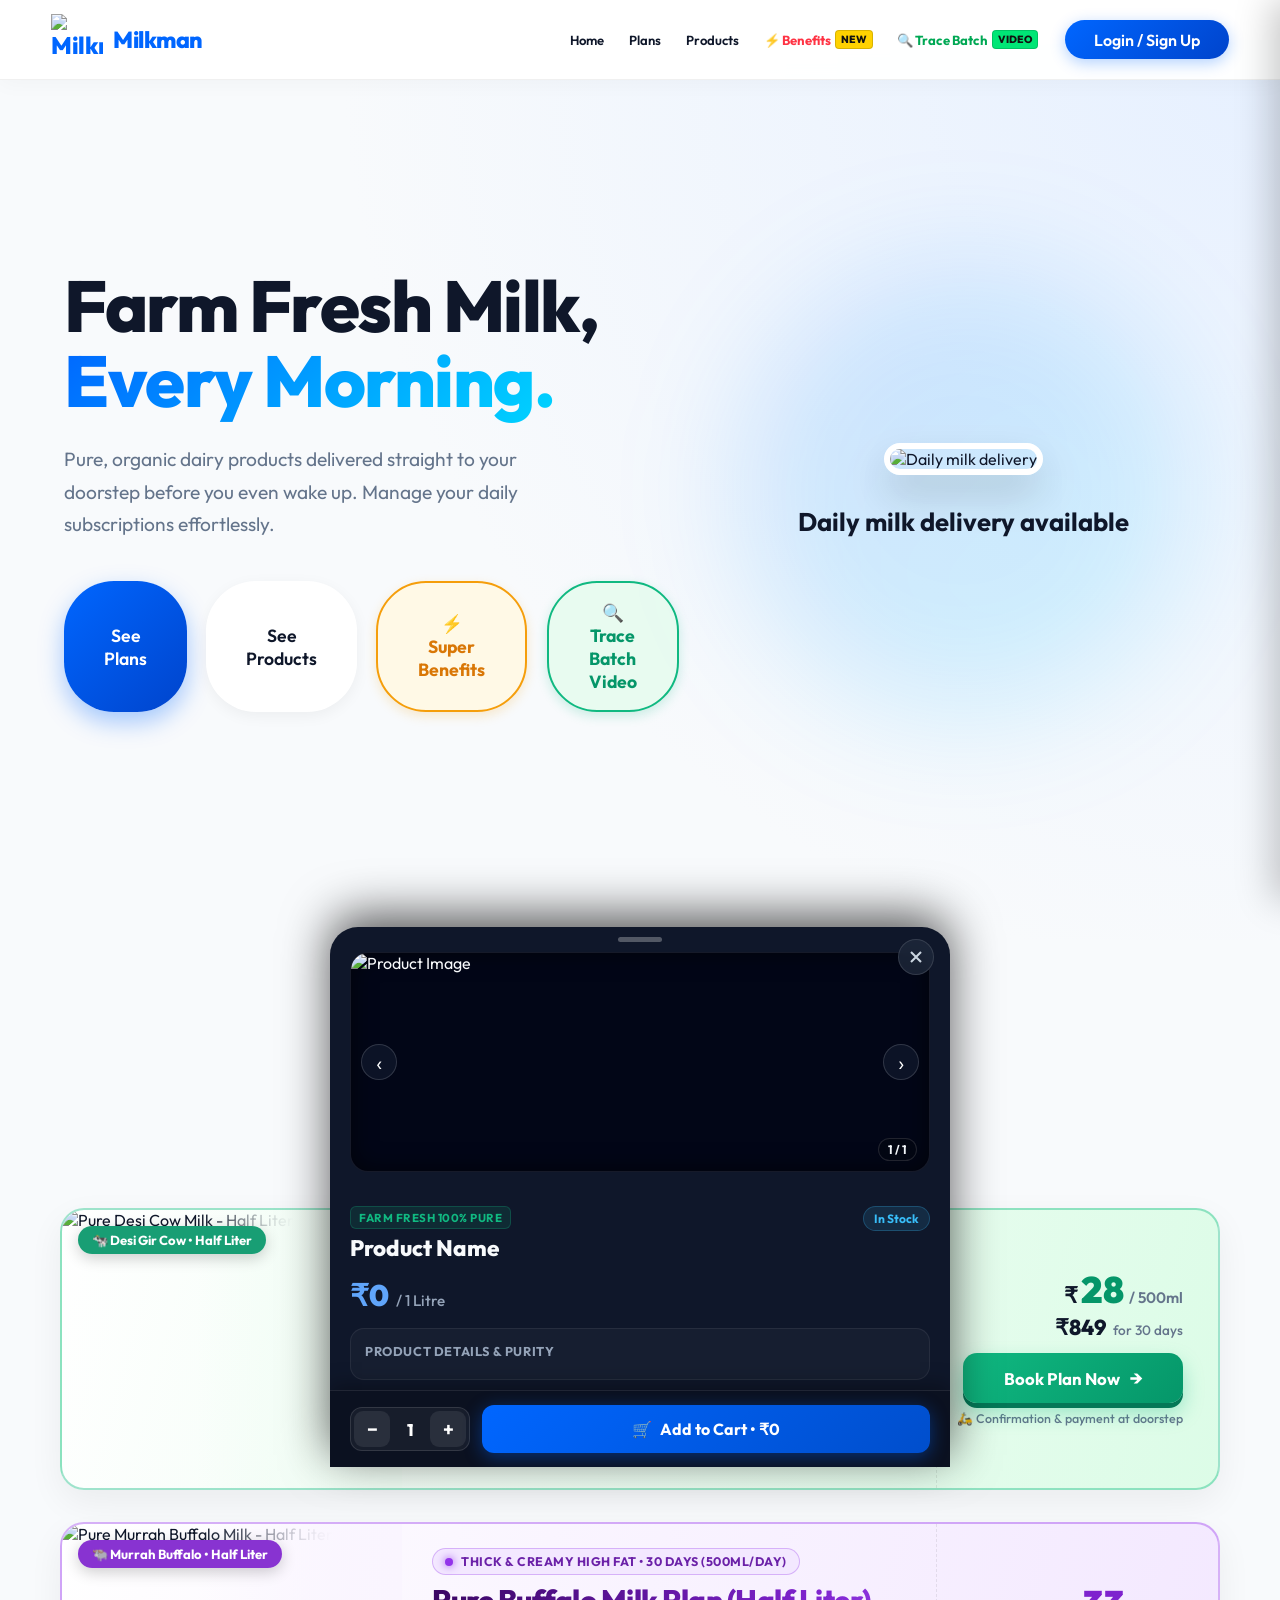
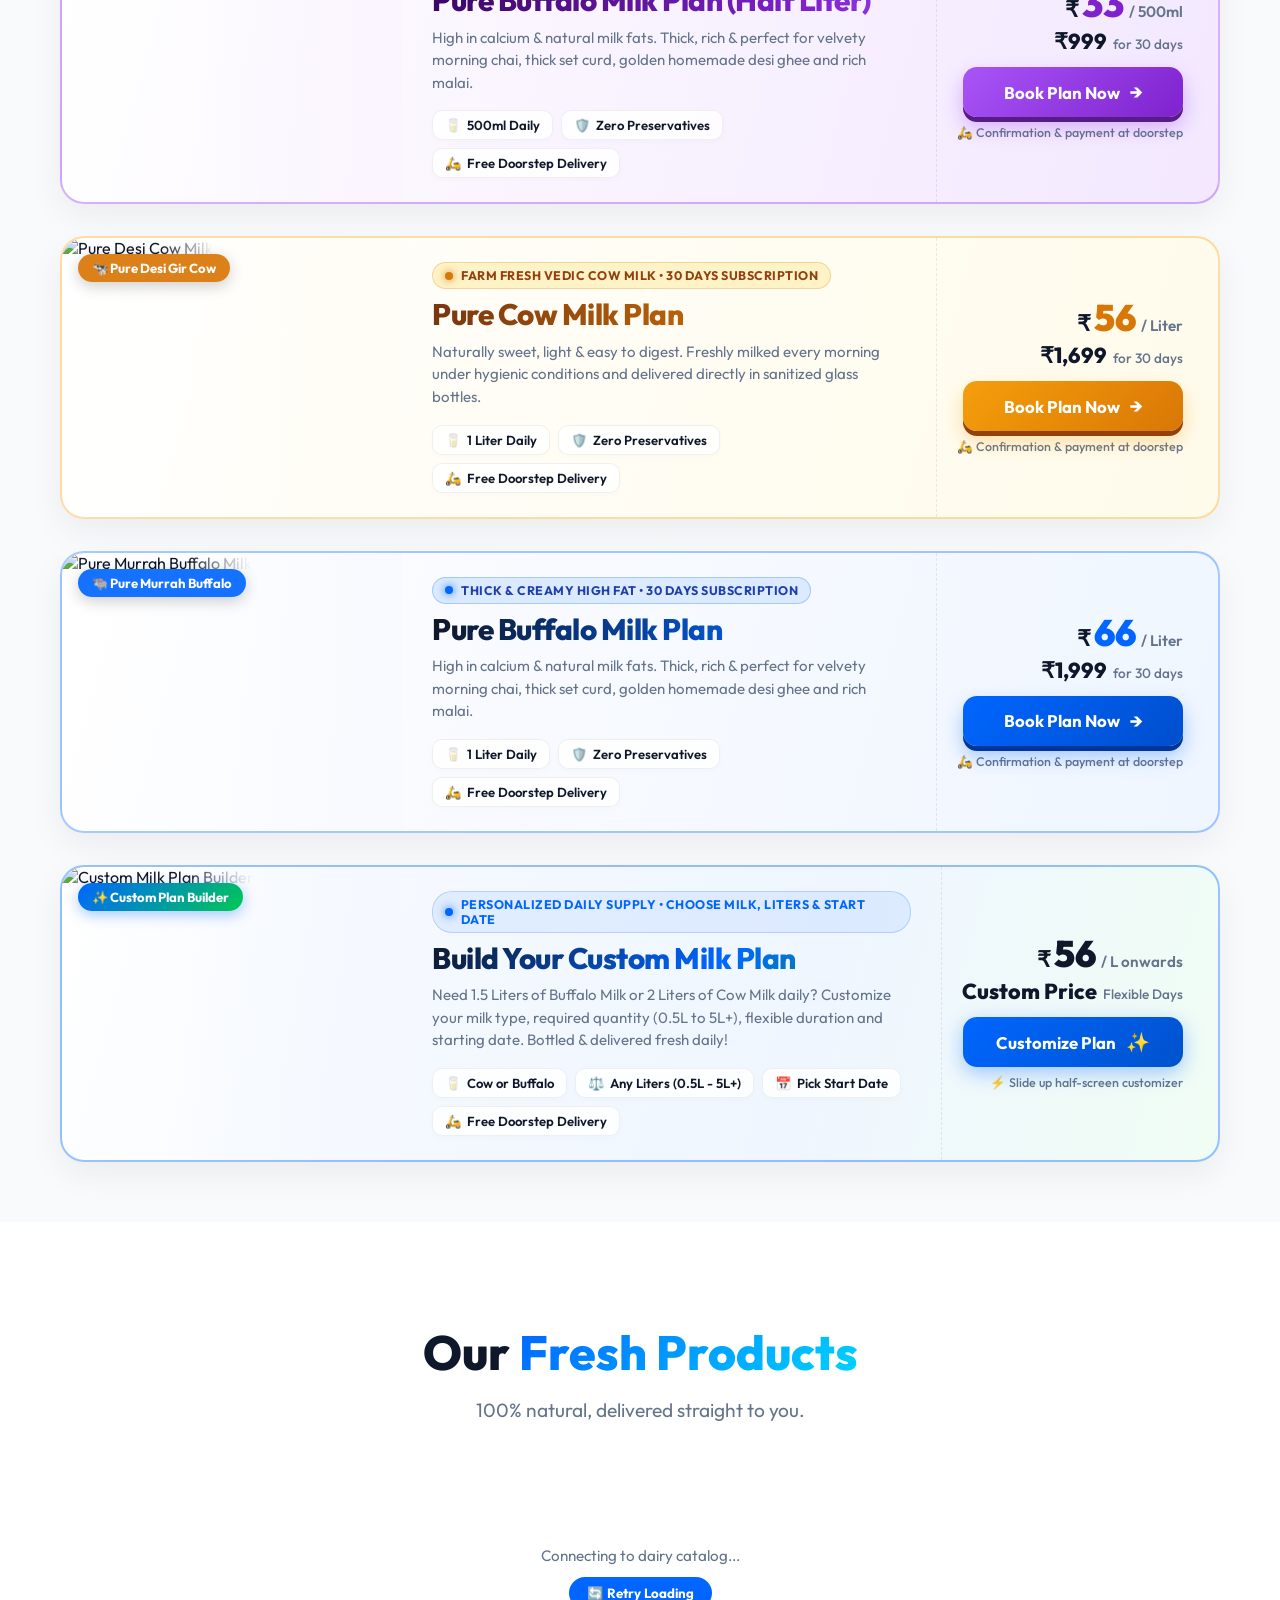
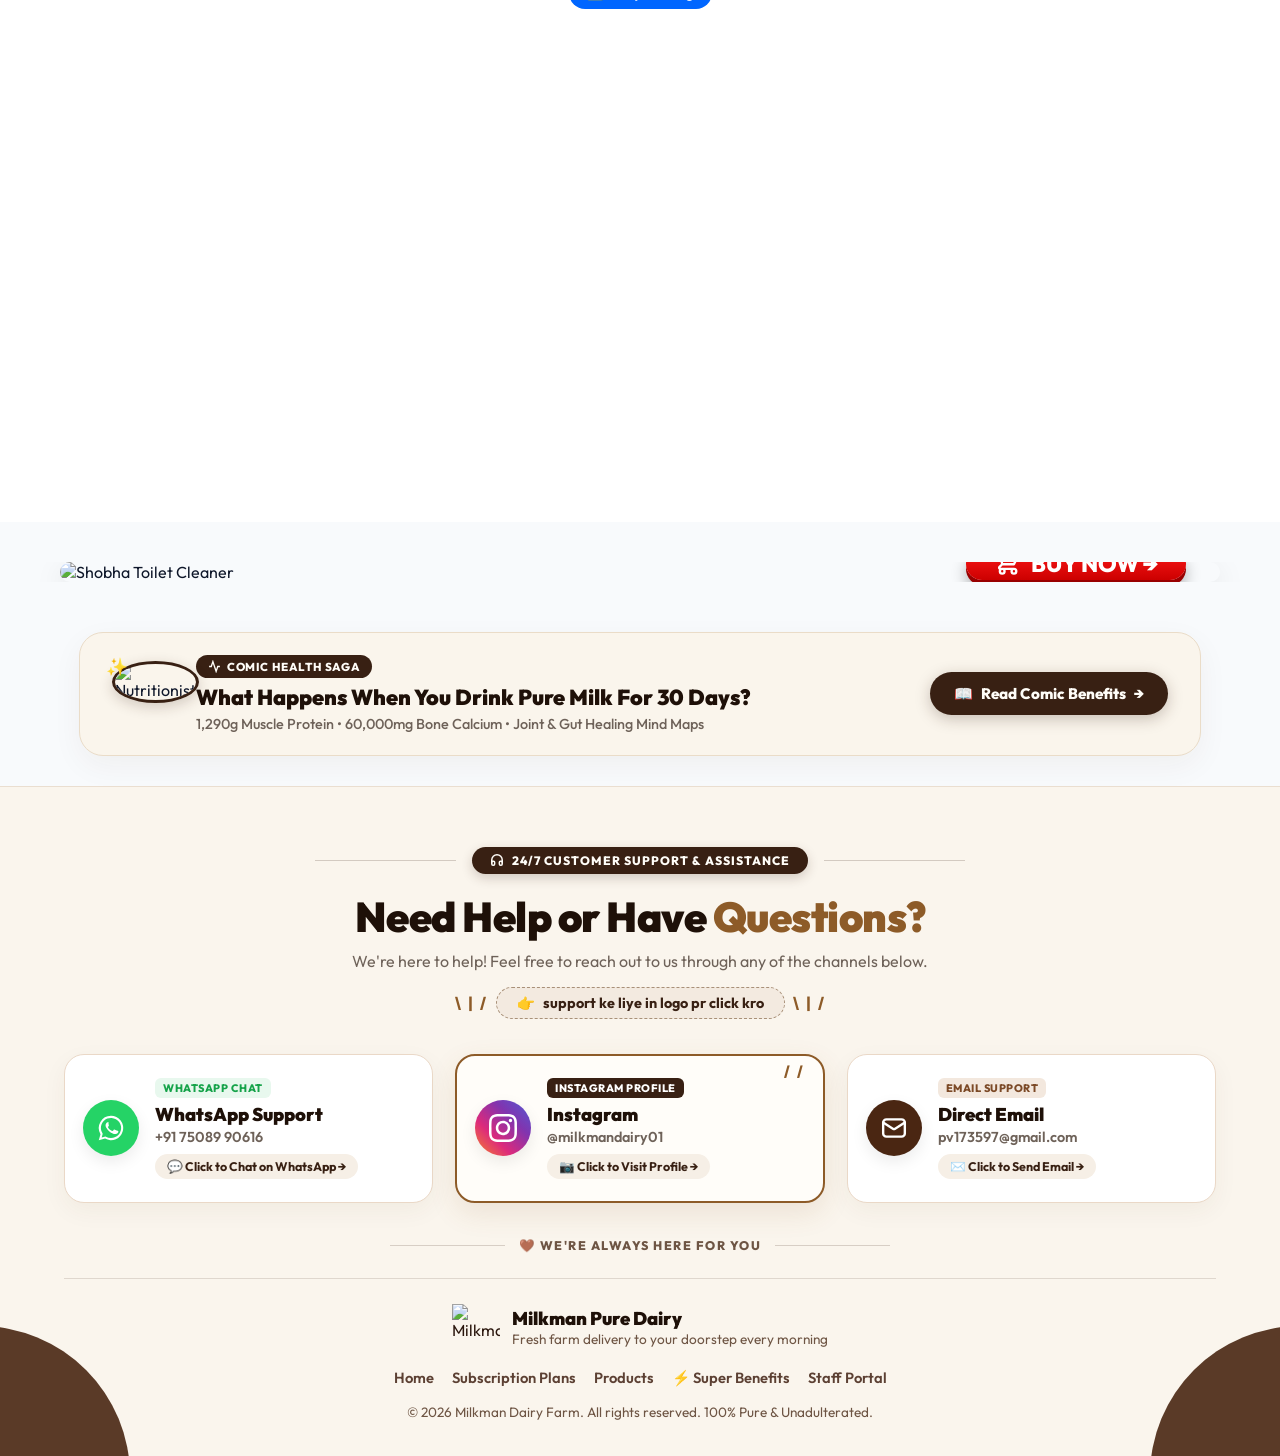
==== commit d0e24efe: "your changes messagyfe" ====
--- a/website/index.html
+++ b/website/index.html
@@ -1068,6 +1068,9 @@
 
     <script src="js/loader.js"></script>
     <script src="js/main.js"></script>
+    <script src="js/auth.js"></script>
+    <script src="js/slider.js"></script>
+    <script src="js/products.js"></script>
     <script src="js/orders.js"></script>
 </body>
 
--- a/website/css/style.css
+++ b/website/css/style.css
@@ -1981,18 +1981,20 @@
     display: none;
     position: fixed;
     top: 0; left: 0; width: 100%; height: 100%;
-    background: rgba(0, 0, 0, 0.4);
+    background: rgba(0, 0, 0, 0.6);
     backdrop-filter: blur(10px);
-    z-index: 1000;
+    z-index: 999999;
     justify-content: center;
     align-items: center;
     opacity: 0;
+    pointer-events: none;
     transition: opacity 0.3s ease;
 }
 
 .modal-overlay.active {
-    display: flex;
-    opacity: 1;
+    display: flex !important;
+    opacity: 1 !important;
+    pointer-events: auto !important;
 }
 
 .modal-content {
